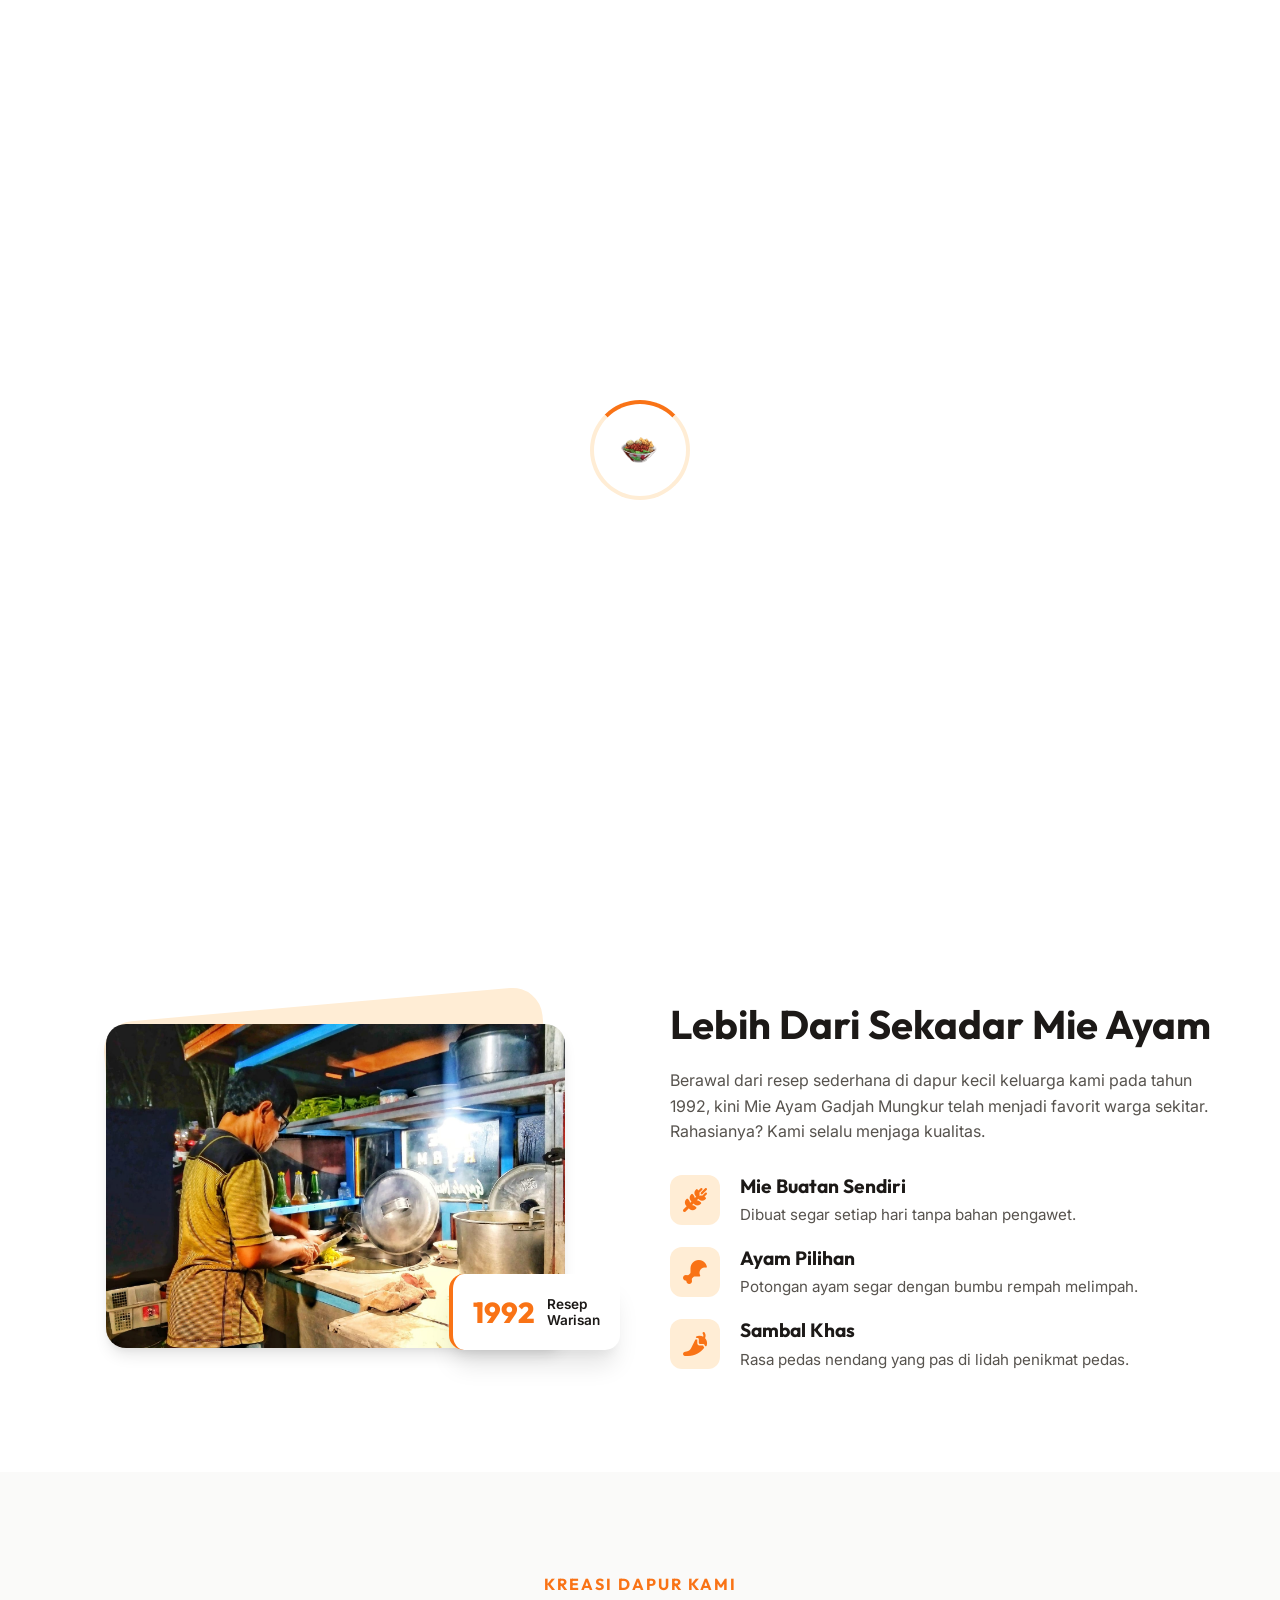
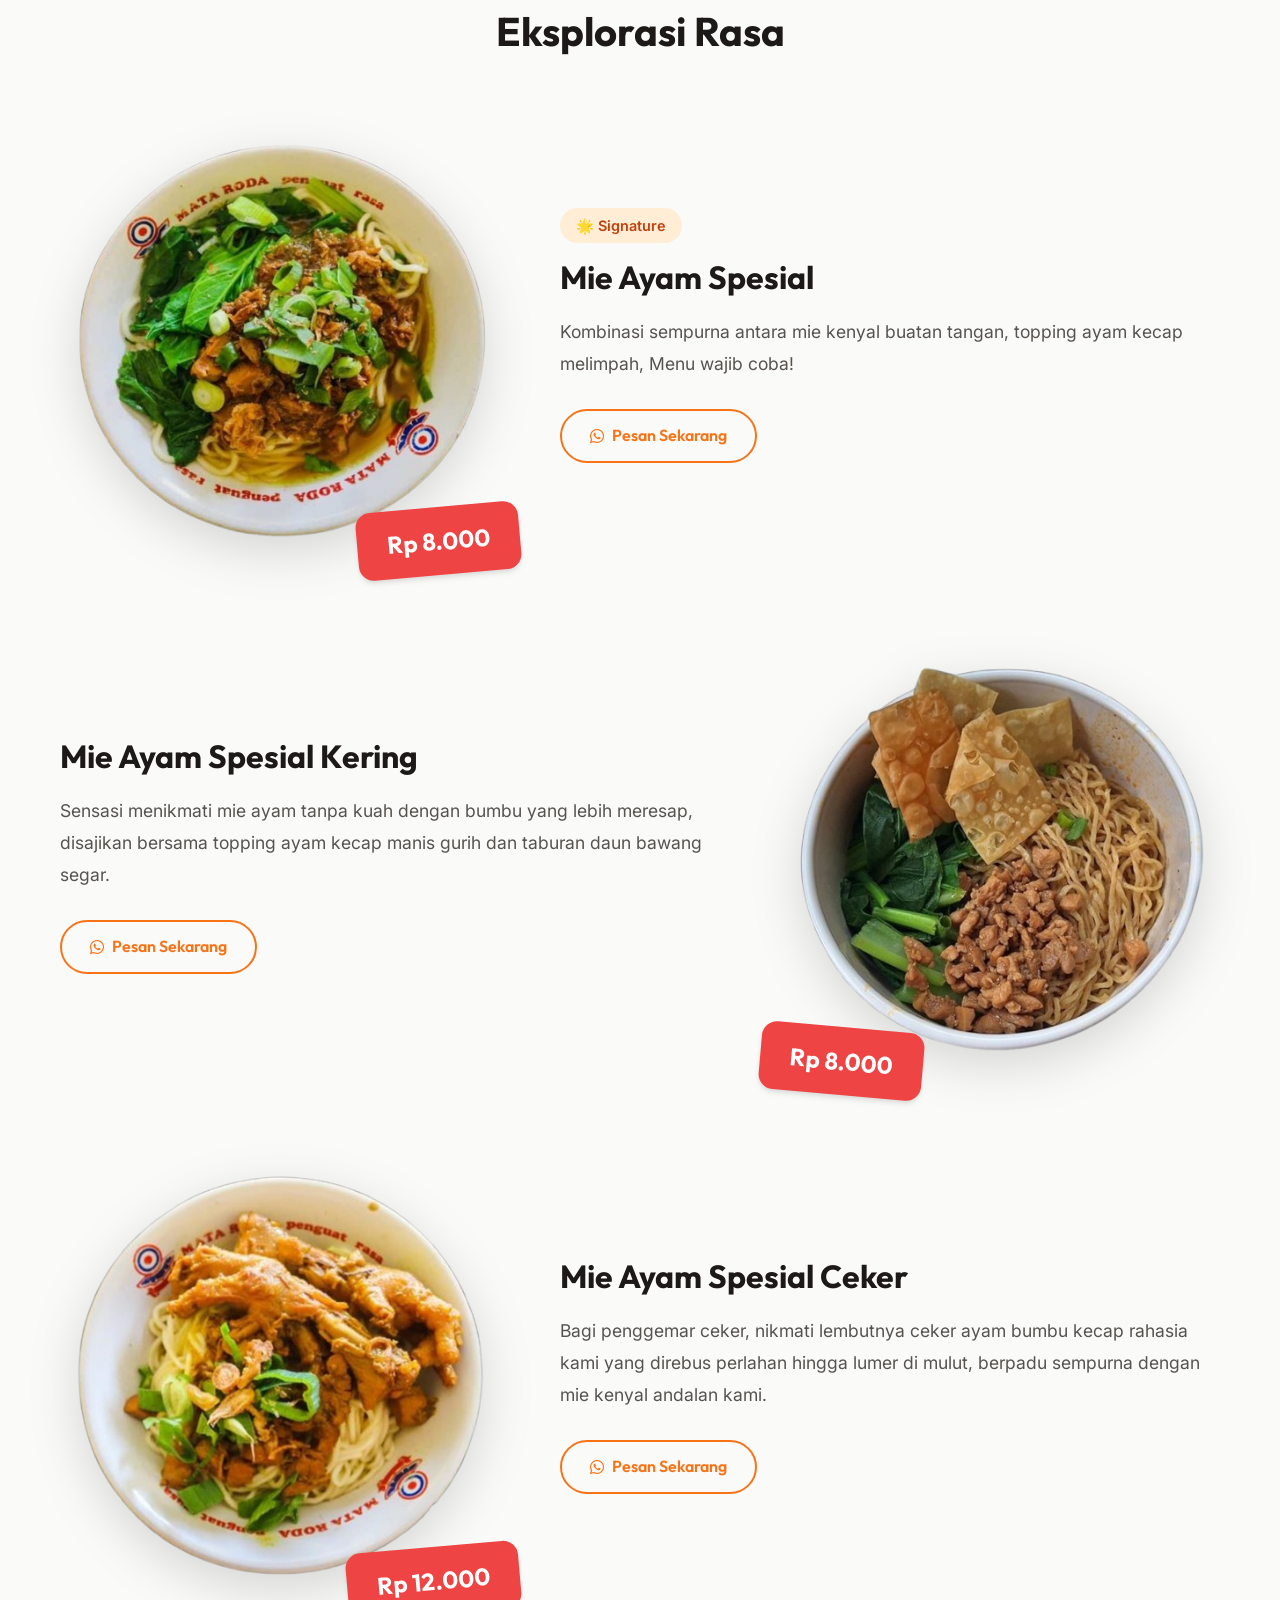
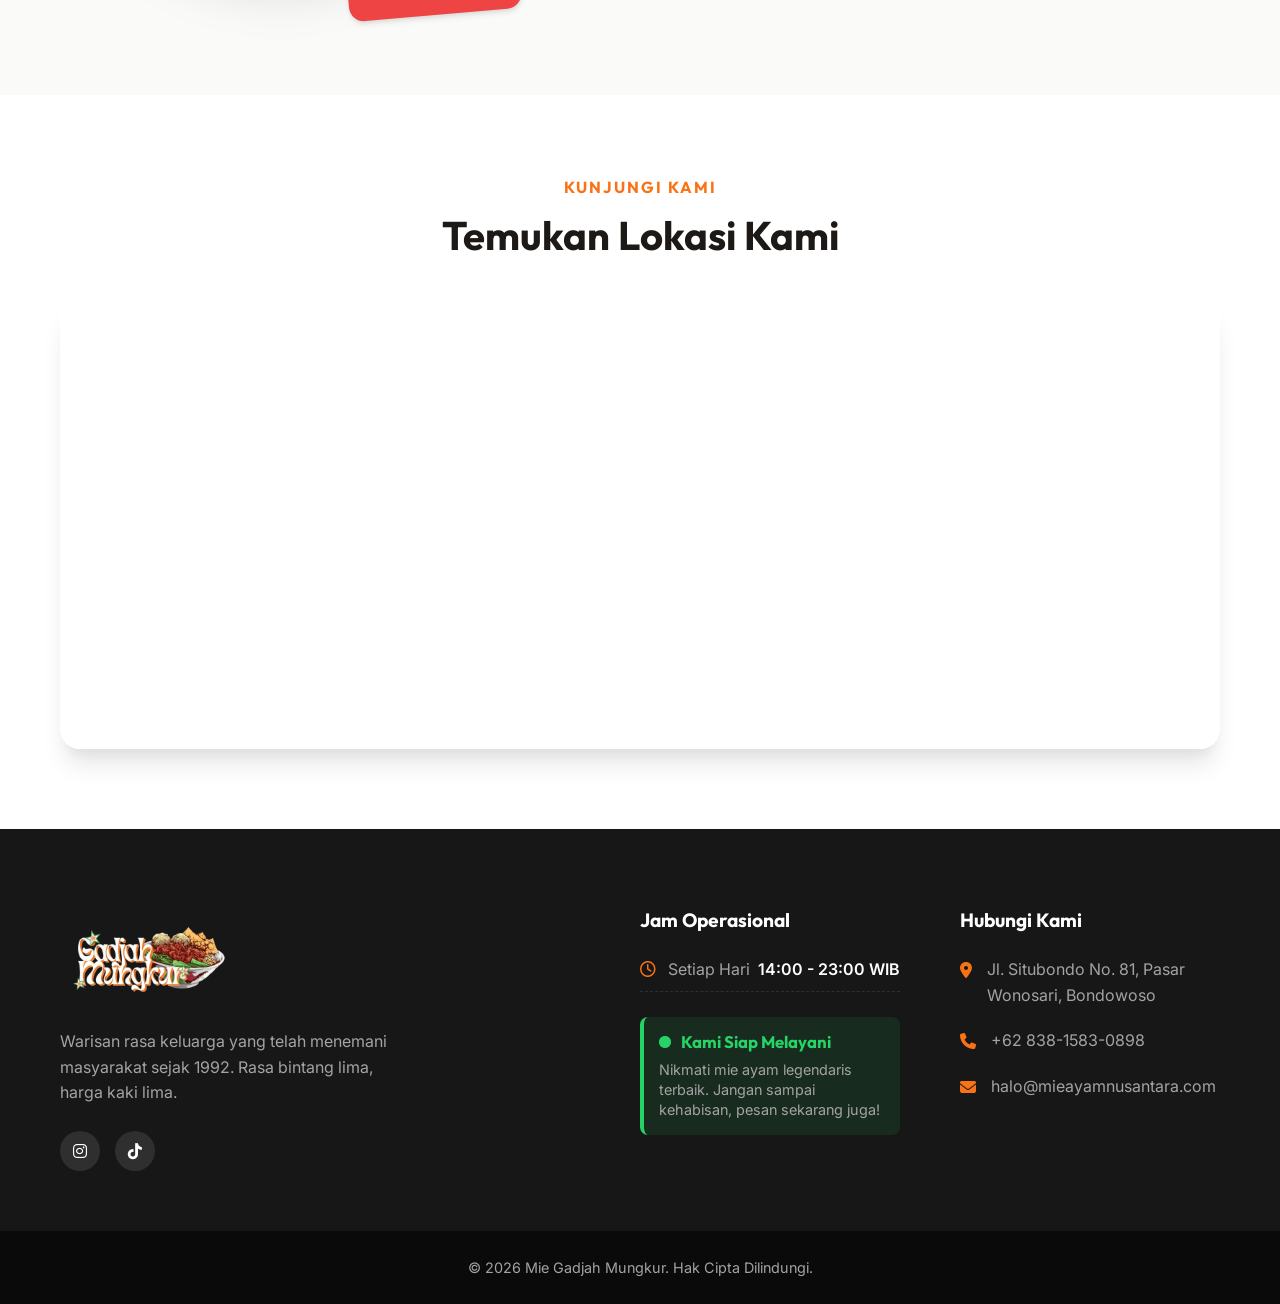
==== index.html @ c9f0602d "loading animation" ====
<!DOCTYPE html>
<html lang="id">

<head>
    <meta charset="UTF-8">
    <meta name="viewport" content="width=device-width, initial-scale=1.0">
    <title>Mie Ayam Nusantara - Rasa Otentik Warisan Keluarga</title>
    <meta name="description"
        content="Sajikan mie ayam legendaris dengan resep asli keluarga. Nikmati sensasi mie kenyal dengan topping ayam gurih melimpah.">
    <!-- Google Fonts -->
    <link rel="preconnect" href="https://fonts.googleapis.com">
    <link rel="preconnect" href="https://fonts.gstatic.com" crossorigin>
    <link
        href="https://fonts.googleapis.com/css2?family=Inter:wght@400;500;600&family=Outfit:wght@400;600;700;800&display=swap"
        rel="stylesheet">
    <!-- Font Awesome -->
    <link rel="stylesheet" href="https://cdnjs.cloudflare.com/ajax/libs/font-awesome/6.4.0/css/all.min.css">
    <!-- Custom CSS -->
    <link rel="stylesheet" href="css/style.css">

    <!-- Favicon -->
    <link rel="icon" href="image/icon1.png" type="image/png">
</head>

<body>

    <!-- Preloader -->
    <div class="preloader">
        <div class="loader">
            <div class="loader-spinner"></div>
            <img src="image/icon1.png" alt="Loading..." class="loader-icon">
        </div>
    </div>

    <!-- Navigation -->
    <nav class="navbar" id="navbar">
        <div class="container nav-container">
            <a href="#" class="logo">
                <img src="image/logo (2).png" alt="Logo Mie Ayam"
                    style="height: 100px; transform: scale(1.8); transform-origin: left center;">
            </a>
            <ul class="nav-links">
                <li><a href="#beranda">Beranda</a></li>
                <li><a href="#tentang">Tentang Kami</a></li>
                <li><a href="#menu">Menu</a></li>
                <li><a href="#lokasi">Lokasi</a></li>
            </ul>
            <a href="https://wa.me/6283815830898" target="_blank" class="btn btn-primary nav-btn">Pesan Sekarang</a>
            <div class="hamburger">
                <i class="fa-solid fa-bars"></i>
            </div>
        </div>
    </nav>

    <!-- Hero Section -->
    <header class="hero" id="beranda">
        <div class="container hero-container">
            <div class="hero-content">
                <div class="badge-wrapper">
                </div>
                <h1 class="hero-title">Mie Ayam<br><span class="text-primary">Legendaris</span>,<br>Rasa Otentik.</h1>
                <p class="hero-desc">Bukan sekadar mangkuk biasa. Ini adalah simfoni rasa dari resep rahasia keluarga
                    yang tak lekang oleh waktu. Buktikan sendiri kenyalnya!</p>
                <div class="hero-buttons">
                    <a href="#menu" class="btn btn-primary btn-lg">Lihat Menu <i
                            class="fa-solid fa-arrow-right"></i></a>
                    <button id="btnIkutiKami" class="btn btn-outline btn-lg" style="gap: 10px;">
                        Ikuti Kami <i class="fa-solid fa-share-nodes"></i>
                    </button>
                </div>
            </div>
            <div class="hero-image-wrapper">
                <div class="hero-backdrop"></div>
                <!-- Menggunakan gambar ilustrasi flat -->
                <img src="image/Tampilan.png" alt="Ilustrasi Flat Mie Ayam" class="hero-main-img illustration"
                    style="filter: drop-shadow(0 20px 30px rgba(0,0,0,0.5));">

                <!-- Elemen dekoratif mengambang -->
                <div class="floating-element float-1"><i class="fa-solid fa-pepper-hot"></i></div>
                <div class="floating-element float-2"><i class="fa-solid fa-leaf"></i></div>
                <div class="floating-element float-3"><i class="fa-solid fa-fire-flame-curved"></i></div>

                <!-- Rotating text badge (SVG) -->
                <div class="rotating-badge">
                    <svg viewBox="0 0 100 100" width="140" height="140">
                        <defs>
                            <path id="circle" d="M 50, 50 m -37, 0 a 37,37 0 1,1 74,0 a 37,37 0 1,1 -74,0" />
                        </defs>
                        <text font-size="11" font-weight="bold" fill="var(--text-dark)" letter-spacing="2">
                            <textPath href="#circle">
                                100% HALAL TANPA PENGAWET
                            </textPath>
                        </text>
                    </svg>
                    <div class="badge-center-icon"><i class="fa-solid fa-utensils"></i></div>
                </div>
            </div>
        </div>
    </header>

    <!-- About Section -->
    <section class="about" id="tentang">
        <div class="container about-container">
            <div class="about-image">
                <div class="about-image-backdrop"></div>
                <img src="image/cerita.png" alt="Pembuatan Mie Ayam">
                <div class="experience-badge">
                    <span class="year">1992</span>
                    <span class="text">Resep<br>Warisan</span>
                </div>
            </div>
            <div class="about-content">
                <h2 class="section-title">Lebih Dari Sekadar Mie Ayam</h2>
                <p>Berawal dari resep sederhana di dapur kecil keluarga kami pada tahun 1992, kini Mie Ayam Gadjah
                    Mungkur
                    telah menjadi favorit warga sekitar. Rahasianya? Kami selalu menjaga kualitas.</p>
                <ul class="features-list">
                    <li>
                        <div class="feature-icon"><i class="fa-solid fa-wheat-awn"></i></div>
                        <div>
                            <h3>Mie Buatan Sendiri</h3>
                            <p>Dibuat segar setiap hari tanpa bahan pengawet.</p>
                        </div>
                    </li>
                    <li>
                        <div class="feature-icon"><i class="fa-solid fa-drumstick-bite"></i></div>
                        <div>
                            <h3>Ayam Pilihan</h3>
                            <p>Potongan ayam segar dengan bumbu rempah melimpah.</p>
                        </div>
                    </li>
                    <li>
                        <div class="feature-icon"><i class="fa-solid fa-pepper-hot"></i></div>
                        <div>
                            <h3>Sambal Khas</h3>
                            <p>Rasa pedas nendang yang pas di lidah penikmat pedas.</p>
                        </div>
                    </li>
                </ul>
            </div>
        </div>
    </section>

    <!-- Menu Section -->
    <section class="menu" id="menu">
        <div class="container">
            <div class="section-header text-center">
                <span class="subtitle">Kreasi Dapur Kami</span>
                <h2 class="section-title">Eksplorasi Rasa</h2>
            </div>

            <div class="menu-zigzag">
                <!-- Item 1 -->
                <div class="zigzag-item">
                    <div class="zigzag-img">
                        <img src="image/Mie_spesial-removebg-preview.png" alt="Mie Ayam Spesial">
                        <div class="price-tag">Rp 8.000</div>
                    </div>
                    <div class="zigzag-content">
                        <span class="menu-badge-new">🌟 Signature</span>
                        <h3>Mie Ayam Spesial</h3>
                        <p>Kombinasi sempurna antara mie kenyal buatan tangan, topping ayam kecap melimpah,
                            Menu wajib coba!</p>
                        <a href="https://wa.me/6283815830898?text=Halo%20Mie%20Ayam%20Gadjah%20Mungkur,%20saya%20ingin%20memesan%20Mie%20Ayam%20Spesial"
                            target="_blank" class="btn btn-outline"><i class="fa-brands fa-whatsapp"></i> Pesan
                            Sekarang</a>
                    </div>
                </div>

                <!-- Item 2 (Reversed) -->
                <div class="zigzag-item reversed">
                    <div class="zigzag-img">
                        <img src="image/mie_Kering-removebg-preview.png" alt="Mie Ayam Spesial Kering">
                        <div class="price-tag">Rp 8.000</div>
                    </div>
                    <div class="zigzag-content">
                        <h3>Mie Ayam Spesial Kering</h3>
                        <p>Sensasi menikmati mie ayam tanpa kuah dengan bumbu yang lebih meresap, disajikan bersama
                            topping ayam kecap manis gurih dan taburan daun bawang segar.</p>
                        <a href="https://wa.me/6283815830898?text=Halo%20Mie%20Ayam%20Gadjah%20Mungkur,%20saya%20ingin%20memesan%20Mie%20Ayam%20Spesial%20Kering"
                            target="_blank" class="btn btn-outline"><i class="fa-brands fa-whatsapp"></i> Pesan
                            Sekarang</a>
                    </div>
                </div>

                <!-- Item 3 -->
                <div class="zigzag-item">
                    <div class="zigzag-img">
                        <img src="image/Mie_Ceker-removebg-preview.png" alt="Mie Ayam Spesial Ceker">
                        <div class="price-tag">Rp 12.000</div>
                    </div>
                    <div class="zigzag-content">
                        <h3>Mie Ayam Spesial Ceker</h3>
                        <p>Bagi penggemar ceker, nikmati lembutnya ceker ayam bumbu kecap rahasia kami yang direbus
                            perlahan hingga lumer di mulut, berpadu sempurna dengan mie kenyal andalan kami.</p>
                        <a href="https://wa.me/6283815830898?text=Halo%20Mie%20Ayam%20Gadjah%20Mungkur,%20saya%20ingin%20memesan%20Mie%20Ayam%20Spesial%20Ceker"
                            target="_blank" class="btn btn-outline"><i class="fa-brands fa-whatsapp"></i> Pesan
                            Sekarang</a>
                    </div>
                </div>
            </div>
        </div>
    </section>

    <!-- Map Section -->
    <section class="location-map" id="lokasi">
        <div class="container">
            <div class="section-header text-center" style="margin-bottom: 40px;">
                <span class="subtitle">Kunjungi Kami</span>
                <h2 class="section-title">Temukan Lokasi Kami</h2>
            </div>
            <div class="map-wrapper">
                <iframe
                    src="https://www.google.com/maps/embed?pb=!1m14!1m12!1m3!1d247.00556629124327!2d113.8945406761022!3d-7.885750730368472!2m3!1f0!2f0!3f0!3m2!1i1024!2i768!4f13.1!5e0!3m2!1sen!2sid!4v1777468616399!5m2!1sen!2sid"
                    width="100%" height="450" style="border:0;" allowfullscreen="" loading="lazy"
                    referrerpolicy="no-referrer-when-downgrade"></iframe>
            </div>
        </div>
    </section>

    <!-- Footer -->
    <footer class="footer">
        <div class="container footer-container">
            <div class="footer-col">
                <a href="#" class="logo footer-logo">
                    <img src="image/logo (2).png" alt="Logo Mie Ayam"
                        style="height: 100px; transform: scale(1.8); transform-origin: left center;">
                </a>
                <p>Warisan rasa keluarga yang telah menemani masyarakat sejak 1992. Rasa bintang lima, harga kaki lima.
                </p>
                <div class="social-links">
                    <a href="#"><i class="fa-brands fa-instagram"></i></a>
                    <a href="#"><i class="fa-brands fa-tiktok"></i></a>
                </div>
            </div>

            <div class="footer-col">
                <h3>Jam Operasional</h3>
                <div class="operational-hours">
                    <ul class="info-list">
                        <li>
                            <span><i class="fa-regular fa-clock" style="color: var(--primary); margin-right: 8px;"></i>
                                Setiap Hari</span>
                            <span style="font-weight: 600; color: var(--bg-white);">14:00 - 23:00 WIB</span>
                        </li>
                    </ul>
                    <div class="open-status">
                        <h4>
                            <span class="ping-indicator">
                                <span class="ping-circle"></span>
                                <span class="ping-dot"></span>
                            </span>
                            Kami Siap Melayani
                        </h4>
                        <p>Nikmati mie ayam legendaris terbaik. Jangan sampai kehabisan, pesan sekarang juga!</p>
                    </div>
                </div>
            </div>

            <div class="footer-col">
                <h3>Hubungi Kami</h3>
                <ul class="contact-info">
                    <li><i class="fa-solid fa-location-dot"></i> Jl. Situbondo No. 81, Pasar Wonosari, Bondowoso</li>
                    <li><i class="fa-solid fa-phone"></i> +62 838-1583-0898</li>
                    <li><i class="fa-solid fa-envelope"></i> halo@mieayamnusantara.com</li>
                </ul>
            </div>
        </div>

        <div class="footer-bottom">
            <p>&copy; 2026 Mie Gadjah Mungkur. Hak Cipta Dilindungi.</p>
        </div>
    </footer>

    <!-- Social Media Modal -->
    <div id="socialModal" class="social-modal-overlay">
        <div class="social-modal-content text-center">
            <span class="close-social-modal">&times;</span>
            <h3 style="margin-bottom: 25px; font-family: var(--font-heading); font-size: 1.5rem;">Temukan Kami di Sosial Media</h3>
            <div class="social-modal-links">
                <a href="#" class="social-btn instagram"><i class="fa-brands fa-instagram"></i> Instagram</a>
                <a href="#" class="social-btn tiktok"><i class="fa-brands fa-tiktok"></i> TikTok</a>
            </div>
        </div>
    </div>

    <!-- Floating WhatsApp -->
    <a href="https://wa.me/6283815830898" target="_blank" class="floating-wa" aria-label="Chat WhatsApp">
        <i class="fa-brands fa-whatsapp"></i>
    </a>

    <script src="js/script.js"></script>
</body>

</html>
---- css/style.css ----
/* =========================================
   CSS VARIABLES & BASE STYLES
   ========================================= */
:root {
    /* Colors */
    --primary: #F97316;
    /* Warm Orange */
    --primary-dark: #C2410C;
    --primary-light: #FFEDD5;
    --secondary: #F59E0B;
    /* Golden Yellow */
    --accent: #EF4444;
    /* Chili Red */

    --bg-light: #FAFAF9;
    /* Off-white */
    --bg-white: #FFFFFF;

    --text-dark: #1C1917;
    --text-muted: #57534E;
    --text-light: #F5F5F4;

    /* Typography */
    --font-heading: 'Outfit', sans-serif;
    --font-body: 'Inter', sans-serif;

    /* Transitions */
    --transition: all 0.3s ease;

    /* Shadows */
    --shadow-sm: 0 1px 2px 0 rgba(0, 0, 0, 0.05);
    --shadow-md: 0 4px 6px -1px rgba(0, 0, 0, 0.1), 0 2px 4px -1px rgba(0, 0, 0, 0.06);
    --shadow-lg: 0 10px 15px -3px rgba(0, 0, 0, 0.1), 0 4px 6px -2px rgba(0, 0, 0, 0.05);
    --shadow-xl: 0 20px 25px -5px rgba(0, 0, 0, 0.1), 0 10px 10px -5px rgba(0, 0, 0, 0.04);
}

* {
    margin: 0;
    padding: 0;
    box-sizing: border-box;
}

html {
    scroll-behavior: smooth;
    scroll-padding-top: 80px;
}

body {
    font-family: var(--font-body);
    background-color: var(--bg-light);
    color: var(--text-dark);
    line-height: 1.6;
    overflow-x: hidden;
}

/* =========================================
   PRELOADER
   ========================================= */
.preloader {
    position: fixed;
    top: 0;
    left: 0;
    width: 100%;
    height: 100%;
    background-color: var(--bg-white);
    z-index: 9999;
    display: flex;
    justify-content: center;
    align-items: center;
    transition: opacity 0.5s ease, visibility 0.5s ease;
}

.preloader.fade-out {
    opacity: 0;
    visibility: hidden;
}

.loader {
    position: relative;
    width: 100px;
    height: 100px;
    display: flex;
    justify-content: center;
    align-items: center;
}

.loader-spinner {
    position: absolute;
    width: 100%;
    height: 100%;
    border: 4px solid var(--primary-light);
    border-top-color: var(--primary);
    border-radius: 50%;
    animation: spin 1s linear infinite;
}

.loader-icon {
    width: 50px;
    height: 50px;
    object-fit: contain;
    animation: pulse 1.5s ease-in-out infinite;
}

@keyframes spin {
    0% { transform: rotate(0deg); }
    100% { transform: rotate(360deg); }
}

@keyframes pulse {
    0% { transform: scale(0.85); opacity: 0.7; }
    50% { transform: scale(1.15); opacity: 1; }
    100% { transform: scale(0.85); opacity: 0.7; }
}

h1,
h2,
h3,
h4,
h5,
h6 {
    font-family: var(--font-heading);
    line-height: 1.2;
    color: var(--text-dark);
}

a {
    text-decoration: none;
    color: inherit;
    transition: var(--transition);
}

ul {
    list-style: none;
}

img {
    max-width: 100%;
    height: auto;
    display: block;
}

.container {
    width: 100%;
    max-width: 1200px;
    margin: 0 auto;
    padding: 0 20px;
}

.text-center {
    text-align: center;
}

/* =========================================
   BUTTONS
   ========================================= */
.btn {
    display: inline-flex;
    align-items: center;
    justify-content: center;
    padding: 12px 28px;
    font-family: var(--font-heading);
    font-weight: 600;
    border-radius: 50px;
    cursor: pointer;
    transition: var(--transition);
    border: 2px solid transparent;
    gap: 8px;
}

.btn-primary {
    background-color: var(--primary);
    color: var(--bg-white);
    box-shadow: 0 4px 14px rgba(249, 115, 22, 0.3);
}

.btn-primary:hover {
    background-color: var(--primary-dark);
    transform: translateY(-2px);
    box-shadow: 0 6px 20px rgba(249, 115, 22, 0.4);
}

.btn-outline {
    background-color: transparent;
    color: var(--primary);
    border-color: var(--primary);
}

.btn-outline:hover {
    background-color: var(--primary-light);
    transform: translateY(-2px);
}

.btn-outline-white {
    background-color: transparent;
    color: var(--bg-white);
    border-color: var(--bg-white);
}

.btn-outline-white:hover {
    background-color: rgba(255, 255, 255, 0.1);
    transform: translateY(-2px);
}

.btn-whatsapp {
    background-color: #25D366;
    color: white;
}

.btn-whatsapp:hover {
    background-color: #1EBE5A;
    transform: translateY(-2px);
}

.btn-sm {
    padding: 8px 20px;
    font-size: 0.9rem;
}

/* =========================================
   NAVIGATION
   ========================================= */
.navbar {
    position: fixed;
    top: 0;
    left: 0;
    width: 100%;
    padding: 20px 0;
    z-index: 1000;
    transition: var(--transition);
    background-color: transparent;
}

.navbar.scrolled {
    background-color: rgba(255, 255, 255, 0.95);
    backdrop-filter: blur(10px);
    padding: 15px 0;
    box-shadow: var(--shadow-sm);
}

.nav-container {
    display: flex;
    justify-content: space-between;
    align-items: center;
}

.logo {
    display: flex;
    align-items: center;
    gap: 10px;
    font-family: var(--font-heading);
    font-size: 1.5rem;
    font-weight: 800;
    color: var(--primary);
}

.logo i {
    font-size: 1.8rem;
    color: var(--accent);
}

.nav-links {
    display: flex;
    gap: 30px;
}

.nav-links a {
    font-weight: 500;
    color: var(--text-dark);
    position: relative;
}

.nav-links a::after {
    content: '';
    position: absolute;
    bottom: -5px;
    left: 0;
    width: 0;
    height: 2px;
    background-color: var(--primary);
    transition: var(--transition);
}

.nav-links a:hover::after,
.nav-links a.active::after {
    width: 100%;
}

.nav-links a:hover,
.nav-links a.active {
    color: var(--primary);
}

.hamburger {
    display: none;
    font-size: 1.5rem;
    cursor: pointer;
    color: var(--text-dark);
}

/* =========================================
   HERO SECTION
   ========================================= */
.hero {
    padding: 150px 0 100px;
    min-height: 100vh;
    display: flex;
    align-items: center;
    position: relative;
    overflow: hidden;
}

/* Background Blob */
.hero::before {
    content: '';
    position: absolute;
    top: -100px;
    right: -100px;
    width: 600px;
    height: 600px;
    background: var(--primary-light);
    border-radius: 50%;
    filter: blur(80px);
    z-index: -1;
    opacity: 0.6;
}

.hero-container {
    display: grid;
    grid-template-columns: 1fr 1fr;
    gap: 50px;
    align-items: center;
}

.badge-wrapper {
    display: inline-block;
    position: relative;
    margin-bottom: 20px;
}

.hero-title {
    font-size: 4.5rem;
    /* Larger */
    margin-bottom: 20px;
    line-height: 1.1;
    letter-spacing: -1px;
}

.text-primary {
    color: var(--primary);
    position: relative;
    display: inline-block;
}

.text-primary::after {
    content: '';
    position: absolute;
    bottom: 5px;
    left: 0;
    width: 100%;
    height: 15px;
    background-color: var(--primary-light);
    z-index: -1;
    transform: skew(-10deg);
}

.hero-desc {
    font-size: 1.15rem;
    color: var(--text-muted);
    margin-bottom: 40px;
    max-width: 480px;
    line-height: 1.8;
}

.hero-buttons {
    display: flex;
    flex-direction: row;
    flex-wrap: wrap;
    gap: 20px;
    align-items: center;
}

.btn-lg {
    padding: 16px 36px;
    font-size: 1.1rem;
    border-radius: 50px;
}

.hero-image-wrapper {
    position: relative;
    width: 100%;
    height: 600px;
    display: flex;
    align-items: center;
    justify-content: center;
}

.hero-backdrop {
    position: absolute;
    width: 450px;
    height: 450px;
    background-color: var(--primary-light);
    border-radius: 30% 70% 70% 30% / 30% 30% 70% 70%;
    z-index: -1;
    animation: blobShape 8s ease-in-out infinite alternate;
}

@keyframes blobShape {
    0% {
        border-radius: 30% 70% 70% 30% / 30% 30% 70% 70%;
    }

    50% {
        border-radius: 50% 50% 30% 70% / 60% 40% 60% 40%;
    }

    100% {
        border-radius: 70% 30% 50% 50% / 30% 70% 30% 70%;
    }
}

.hero-main-img {
    width: 80%;
    max-width: 380px;
    border-radius: 50%;
    box-shadow: 0 30px 60px rgba(0, 0, 0, 0.15);
    z-index: 2;
    animation: float-slow 6s ease-in-out infinite;
    margin: 0 auto;
}

.hero-main-img.illustration {
    border-radius: 50%;
    box-shadow: none;
    max-width: 500px;
    width: 95%;
    filter: drop-shadow(0 20px 30px rgba(0, 0, 0, 0.15));
}

.floating-element {
    position: absolute;
    font-size: 2.5rem;
    color: var(--accent);
    z-index: 3;
    filter: drop-shadow(0 10px 10px rgba(0, 0, 0, 0.1));
}

.float-1 {
    top: 10%;
    right: 10%;
    animation: float 4s ease-in-out infinite;
}

.float-2 {
    bottom: 20%;
    left: 0;
    font-size: 3rem;
    color: #10B981;
    animation: float 5s ease-in-out infinite 1s;
}

.float-3 {
    top: 30%;
    left: 10%;
    font-size: 2rem;
    color: var(--secondary);
    animation: float 3s ease-in-out infinite 0.5s;
}

.rotating-badge {
    position: absolute;
    bottom: 5%;
    right: 5%;
    width: 140px;
    height: 140px;
    background-color: var(--bg-white);
    border-radius: 50%;
    display: flex;
    align-items: center;
    justify-content: center;
    box-shadow: var(--shadow-lg);
    z-index: 4;
}

.rotating-badge svg {
    position: absolute;
    animation: rotate 15s linear infinite;
}

.badge-center-icon {
    font-size: 2rem;
    color: var(--primary);
}

@keyframes rotate {
    100% {
        transform: rotate(360deg);
    }
}

@keyframes float {

    0%,
    100% {
        transform: translateY(0);
    }

    50% {
        transform: translateY(-15px);
    }
}

@keyframes float-slow {

    0%,
    100% {
        transform: translateY(0);
    }

    50% {
        transform: translateY(-20px);
    }
}

/* =========================================
   ABOUT SECTION
   ========================================= */
.about {
    padding: 100px 0;
    background-color: var(--bg-white);
}

.about-container {
    display: grid;
    grid-template-columns: 1fr 1fr;
    gap: 60px;
    align-items: center;
}

.about-image {
    position: relative;
    padding: 20px;
}

.about-image-backdrop {
    position: absolute;
    top: 0;
    left: 10%;
    width: 80%;
    height: 90%;
    background-color: var(--primary-light);
    border-radius: 30px;
    z-index: 0;
    transform: rotate(-5deg);
}

.about-image img {
    position: relative;
    z-index: 1;
    border-radius: 20px;
    box-shadow: var(--shadow-lg);
    max-width: 90%;
    margin: 0 auto;
    display: block;
}

.experience-badge {
    position: absolute;
    bottom: 5%;
    right: -10px;
    background-color: var(--bg-white);
    padding: 15px 20px;
    border-radius: 15px;
    box-shadow: var(--shadow-xl);
    z-index: 2;
    display: flex;
    align-items: center;
    gap: 12px;
    border-left: 4px solid var(--primary);
    animation: float-slow 4s ease-in-out infinite;
}

.experience-badge .year {
    font-family: var(--font-heading);
    font-size: 1.8rem;
    font-weight: 800;
    color: var(--primary);
}

.experience-badge .text {
    font-size: 0.85rem;
    font-weight: 600;
    line-height: 1.2;
    color: var(--text-dark);
}

.section-title {
    font-size: 2.5rem;
    margin-bottom: 20px;
}

.about-content p {
    color: var(--text-muted);
    margin-bottom: 30px;
}

.features-list {
    display: flex;
    flex-direction: column;
    gap: 20px;
}

.features-list li {
    display: flex;
    gap: 20px;
    align-items: flex-start;
}

.feature-icon {
    width: 50px;
    height: 50px;
    background-color: var(--primary-light);
    color: var(--primary);
    border-radius: 12px;
    display: flex;
    align-items: center;
    justify-content: center;
    font-size: 1.5rem;
    flex-shrink: 0;
}

.features-list h3 {
    font-size: 1.2rem;
    margin-bottom: 5px;
}

.features-list p {
    margin-bottom: 0;
    font-size: 0.95rem;
}

/* =========================================
   MENU SECTION
   ========================================= */
.menu {
    padding: 100px 0;
}

.subtitle {
    font-family: var(--font-heading);
    color: var(--primary);
    font-weight: 700;
    text-transform: uppercase;
    letter-spacing: 2px;
    display: block;
    margin-bottom: 10px;
}

.menu .section-header p {
    color: var(--text-muted);
    max-width: 600px;
    margin: 0 auto 50px;
}

.menu-zigzag {
    display: flex;
    flex-direction: column;
    gap: 80px;
    margin-top: 60px;
}

.zigzag-item {
    display: flex;
    align-items: center;
    gap: 60px;
}

.zigzag-item.reversed {
    flex-direction: row-reverse;
}

.zigzag-img {
    flex: 0.8;
    position: relative;
}

.zigzag-img img {
    width: 100%;
    filter: drop-shadow(0 15px 25px rgba(0, 0, 0, 0.15));
    transition: var(--transition);
}

.zigzag-item:hover .zigzag-img img {
    transform: scale(1.05) translateY(-5px);
    filter: drop-shadow(0 25px 35px rgba(0, 0, 0, 0.25));
}

.price-tag {
    position: absolute;
    bottom: -20px;
    right: -20px;
    background-color: var(--accent);
    color: var(--bg-white);
    padding: 15px 30px;
    font-family: var(--font-heading);
    font-size: 1.5rem;
    font-weight: 700;
    border-radius: 15px;
    box-shadow: var(--shadow-md);
    transform: rotate(-5deg);
    z-index: 2;
}

.zigzag-item.reversed .price-tag {
    right: auto;
    left: -20px;
    transform: rotate(5deg);
}

.zigzag-content {
    flex: 1.2;
}

.menu-badge-new {
    display: inline-block;
    padding: 6px 16px;
    background-color: var(--primary-light);
    color: var(--primary-dark);
    border-radius: 50px;
    font-weight: 600;
    font-size: 0.9rem;
    margin-bottom: 15px;
}

.zigzag-content h3 {
    font-size: 2rem;
    margin-bottom: 20px;
}

.zigzag-content p {
    color: var(--text-muted);
    font-size: 1.1rem;
    margin-bottom: 30px;
    line-height: 1.8;
}

/* =========================================
   CALL TO ACTION
   ========================================= */
.cta {
    padding: 50px 0;
}

.cta-box {
    background: linear-gradient(135deg, var(--primary) 0%, var(--accent) 100%);
    border-radius: 30px;
    padding: 60px 40px;
    text-align: center;
    color: var(--bg-white);
    box-shadow: var(--shadow-lg);
    position: relative;
    overflow: hidden;
}

/* Abstract overlay for CTA */
.cta-box::after {
    content: '';
    position: absolute;
    top: -50%;
    left: -10%;
    width: 50%;
    height: 200%;
    background: rgba(255, 255, 255, 0.1);
    transform: rotate(30deg);
}

.cta-content {
    position: relative;
    z-index: 1;
    max-width: 700px;
    margin: 0 auto;
}

.cta-content h2 {
    color: var(--bg-white);
    font-size: 2.5rem;
    margin-bottom: 20px;
}

.cta-content p {
    font-size: 1.1rem;
    margin-bottom: 35px;
    opacity: 0.9;
}

.cta-buttons {
    display: flex;
    justify-content: center;
    gap: 20px;
    flex-wrap: wrap;
}

/* =========================================
   MAP SECTION
   ========================================= */
.location-map {
    padding: 80px 0;
    background-color: var(--bg-white);
}

.map-wrapper {
    border-radius: 20px;
    overflow: hidden;
    box-shadow: var(--shadow-xl);
    line-height: 0;
}

.map-wrapper iframe {
    width: 100%;
    border: none;
}

/* =========================================
   FOOTER
   ========================================= */
.footer {
    background-color: #171717;
    /* Very Dark Gray */
    color: #A3A3A3;
    padding: 80px 0 0;
}

.footer-container {
    display: grid;
    grid-template-columns: 2fr 1fr 1fr;
    gap: 60px;
    margin-bottom: 60px;
}

.footer-logo {
    color: var(--bg-white);
    margin-bottom: 20px;
}

.footer-col p {
    margin-bottom: 25px;
    max-width: 350px;
}

.social-links {
    display: flex;
    gap: 15px;
}

.social-links a {
    width: 40px;
    height: 40px;
    background-color: rgba(255, 255, 255, 0.1);
    color: var(--bg-white);
    display: flex;
    align-items: center;
    justify-content: center;
    border-radius: 50%;
}

.social-links a:hover {
    background-color: var(--primary);
}

.footer-col h3 {
    color: var(--bg-white);
    font-size: 1.2rem;
    margin-bottom: 25px;
}

.info-list li {
    display: flex;
    justify-content: space-between;
    margin-bottom: 12px;
    border-bottom: 1px dashed rgba(255, 255, 255, 0.1);
    padding-bottom: 8px;
}

.closed-day {
    color: var(--accent);
}

.open-status {
    margin-top: 25px;
    padding: 15px;
    background: rgba(37, 211, 102, 0.1);
    border-left: 4px solid #25D366;
    border-radius: 8px;
}

.open-status h4 {
    color: #25D366;
    font-size: 1.05rem;
    margin-bottom: 8px;
    display: flex;
    align-items: center;
    gap: 10px;
}

.open-status p {
    font-size: 0.9rem;
    margin-bottom: 0;
    line-height: 1.4;
    color: #A3A3A3;
}

.ping-indicator {
    position: relative;
    display: flex;
    height: 12px;
    width: 12px;
}

.ping-circle {
    position: absolute;
    display: inline-flex;
    height: 100%;
    width: 100%;
    border-radius: 50%;
    background-color: #25D366;
    opacity: 0.75;
    animation: ping 1.5s cubic-bezier(0, 0, 0.2, 1) infinite;
}

.ping-dot {
    position: relative;
    display: inline-flex;
    border-radius: 50%;
    height: 12px;
    width: 12px;
    background-color: #25D366;
}

@keyframes ping {

    75%,
    100% {
        transform: scale(2.5);
        opacity: 0;
    }
}

.contact-info li {
    display: flex;
    align-items: flex-start;
    gap: 15px;
    margin-bottom: 20px;
}

.contact-info i {
    color: var(--primary);
    margin-top: 5px;
}

.footer-bottom {
    background-color: #0A0A0A;
    padding: 25px 0;
    text-align: center;
    font-size: 0.9rem;
}

/* =========================================
   RESPONSIVE DESIGN
   ========================================= */
@media (max-width: 992px) {

    .hero-container,
    .about-container {
        grid-template-columns: 1fr;
        text-align: center;
    }

    .hero-title {
        font-size: 3.5rem;
    }

    .hero-desc {
        margin: 0 auto 30px;
    }

    .hero-buttons {
        align-items: center;
    }

    .hero-image-wrapper {
        height: 400px;
        margin-top: 40px;
    }

    .hero-backdrop {
        width: 300px;
        height: 300px;
    }

    .about-image {
        grid-row: 2;
    }

    .features-list li {
        text-align: left;
    }

    .footer-container {
        grid-template-columns: 1fr;
        gap: 40px;
    }

    .zigzag-item,
    .zigzag-item.reversed {
        flex-direction: column;
        gap: 40px;
        text-align: center;
    }

    .price-tag {
        bottom: -20px;
        right: 20px;
        transform: rotate(0);
    }

    .zigzag-item.reversed .price-tag {
        left: 20px;
        right: auto;
        transform: rotate(0);
    }
}

@media (max-width: 768px) {
    .nav-btn {
        display: none;
    }

    .hamburger {
        display: block;
    }

    .nav-links {
        position: fixed;
        top: 70px;
        left: -100%;
        width: 100%;
        height: calc(100vh - 70px);
        background-color: var(--bg-white);
        flex-direction: column;
        align-items: center;
        justify-content: center;
        transition: var(--transition);
        gap: 40px;
        font-size: 1.2rem;
    }

    .nav-links.active {
        left: 0;
    }

    .hero-title {
        font-size: 2.8rem;
    }

    .hero-image-wrapper {
        height: 300px;
    }

    .rotating-badge {
        width: 100px;
        height: 100px;
    }

    .rotating-badge svg {
        width: 100px;
        height: 100px;
    }

    .zigzag-content h3 {
        font-size: 1.5rem;
    }
}

/* =========================================
   FLOATING BUTTONS
   ========================================= */
.floating-wa {
    position: fixed;
    bottom: 30px;
    right: 30px;
    width: 60px;
    height: 60px;
    background-color: #25D366;
    color: white;
    border-radius: 50%;
    display: flex;
    align-items: center;
    justify-content: center;
    font-size: 2rem;
    box-shadow: var(--shadow-lg);
    z-index: 1000;
    transition: var(--transition);
}

.floating-wa:hover {
    background-color: #1EBE5A;
    transform: translateY(-5px) scale(1.05);
    color: white;
}

@media (max-width: 768px) {
    .floating-wa {
        bottom: 20px;
        right: 20px;
        width: 50px;
        height: 50px;
        font-size: 1.8rem;
    }
}

/* =========================================
   SOCIAL MODAL
   ========================================= */
.social-modal-overlay {
    position: fixed;
    top: 0;
    left: 0;
    width: 100%;
    height: 100%;
    background-color: rgba(0,0,0,0.5);
    z-index: 10000;
    display: flex;
    justify-content: center;
    align-items: center;
    opacity: 0;
    visibility: hidden;
    transition: var(--transition);
}

.social-modal-overlay.active {
    opacity: 1;
    visibility: visible;
}

.social-modal-content {
    background-color: var(--bg-white);
    padding: 40px;
    border-radius: 20px;
    box-shadow: var(--shadow-xl);
    position: relative;
    transform: translateY(20px);
    transition: var(--transition);
    max-width: 90%;
    width: 400px;
}

.social-modal-overlay.active .social-modal-content {
    transform: translateY(0);
}

.close-social-modal {
    position: absolute;
    top: 15px;
    right: 20px;
    font-size: 1.8rem;
    cursor: pointer;
    color: var(--text-muted);
    transition: var(--transition);
}

.close-social-modal:hover {
    color: var(--accent);
}

.social-modal-links {
    display: flex;
    flex-direction: column;
    gap: 15px;
}

.social-btn {
    display: flex;
    align-items: center;
    justify-content: center;
    gap: 10px;
    padding: 15px;
    border-radius: 12px;
    font-weight: 600;
    font-size: 1.1rem;
    color: white !important;
    transition: var(--transition);
}

.social-btn.instagram {
    background: linear-gradient(45deg, #f09433 0%, #e6683c 25%, #dc2743 50%, #cc2366 75%, #bc1888 100%);
}

.social-btn.tiktok {
    background-color: #000000;
}

.social-btn:hover {
    transform: translateY(-3px);
    box-shadow: 0 5px 15px rgba(0,0,0,0.2);
}
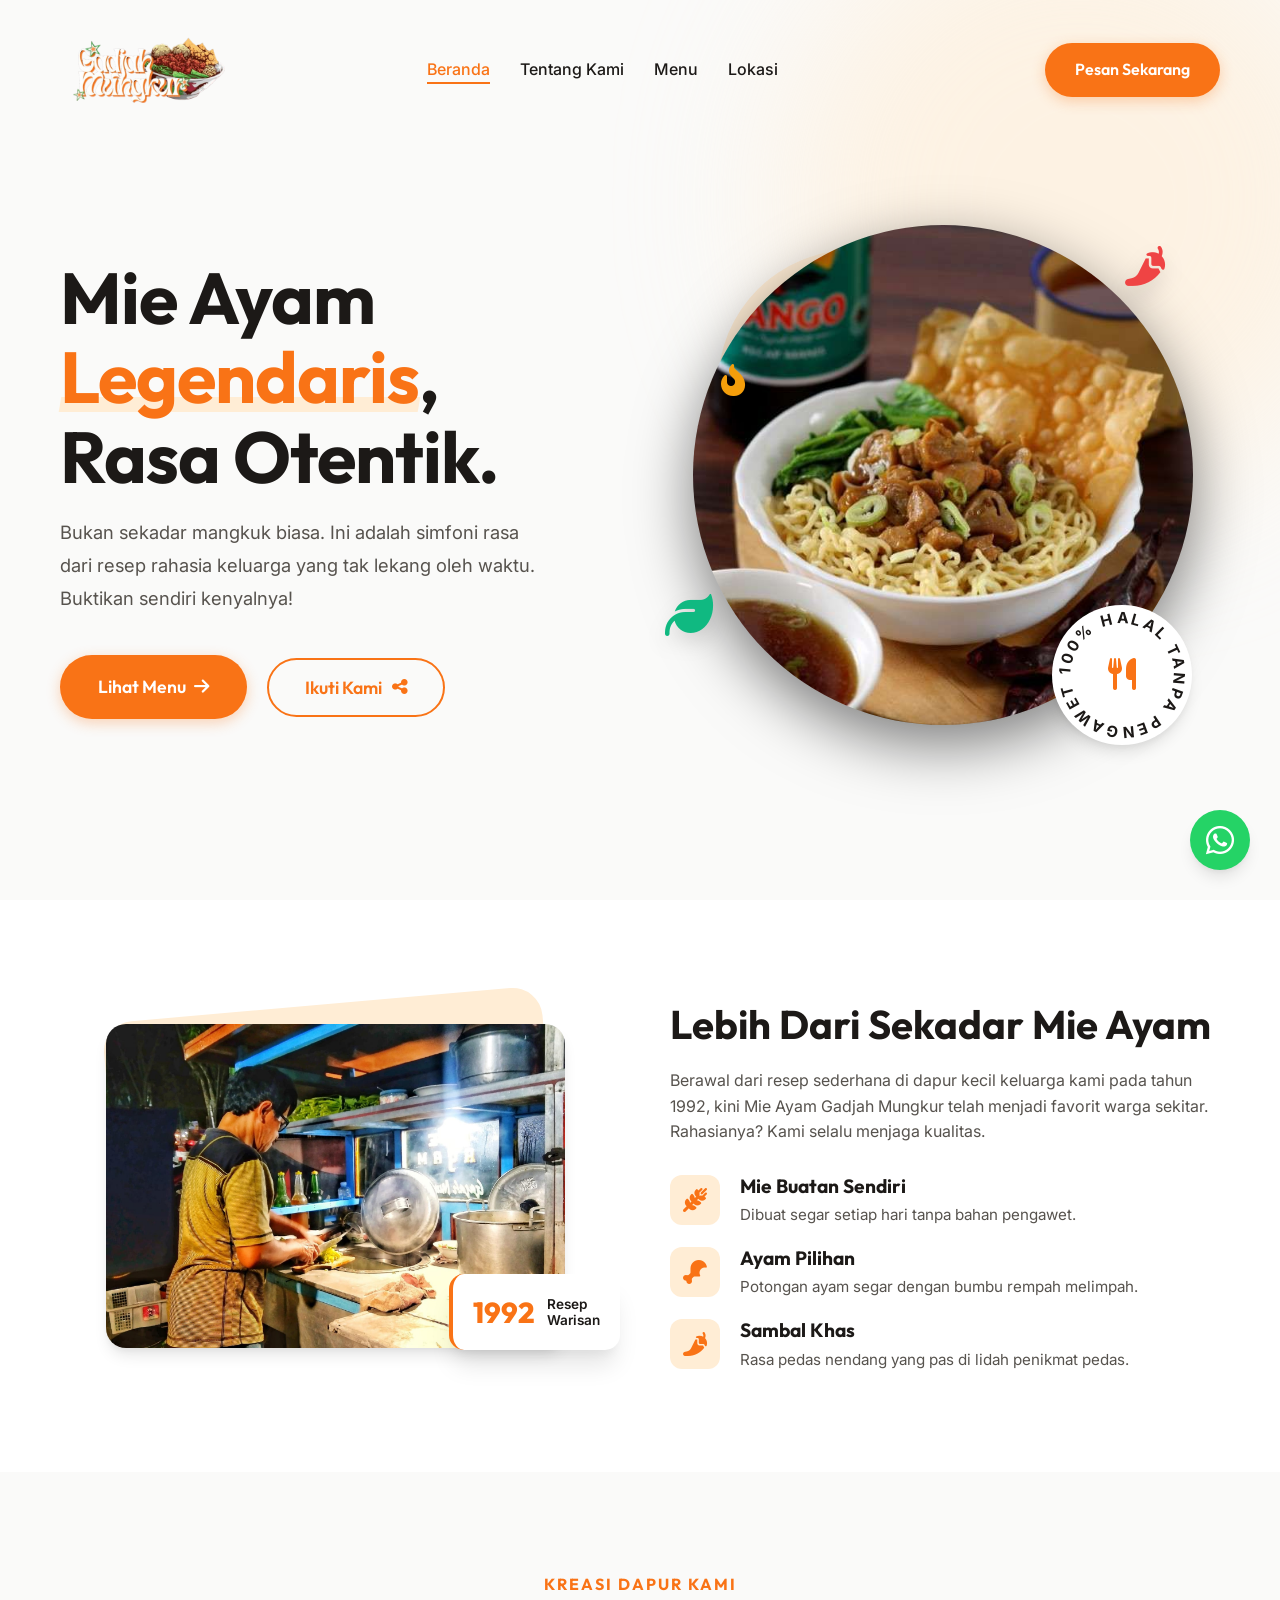
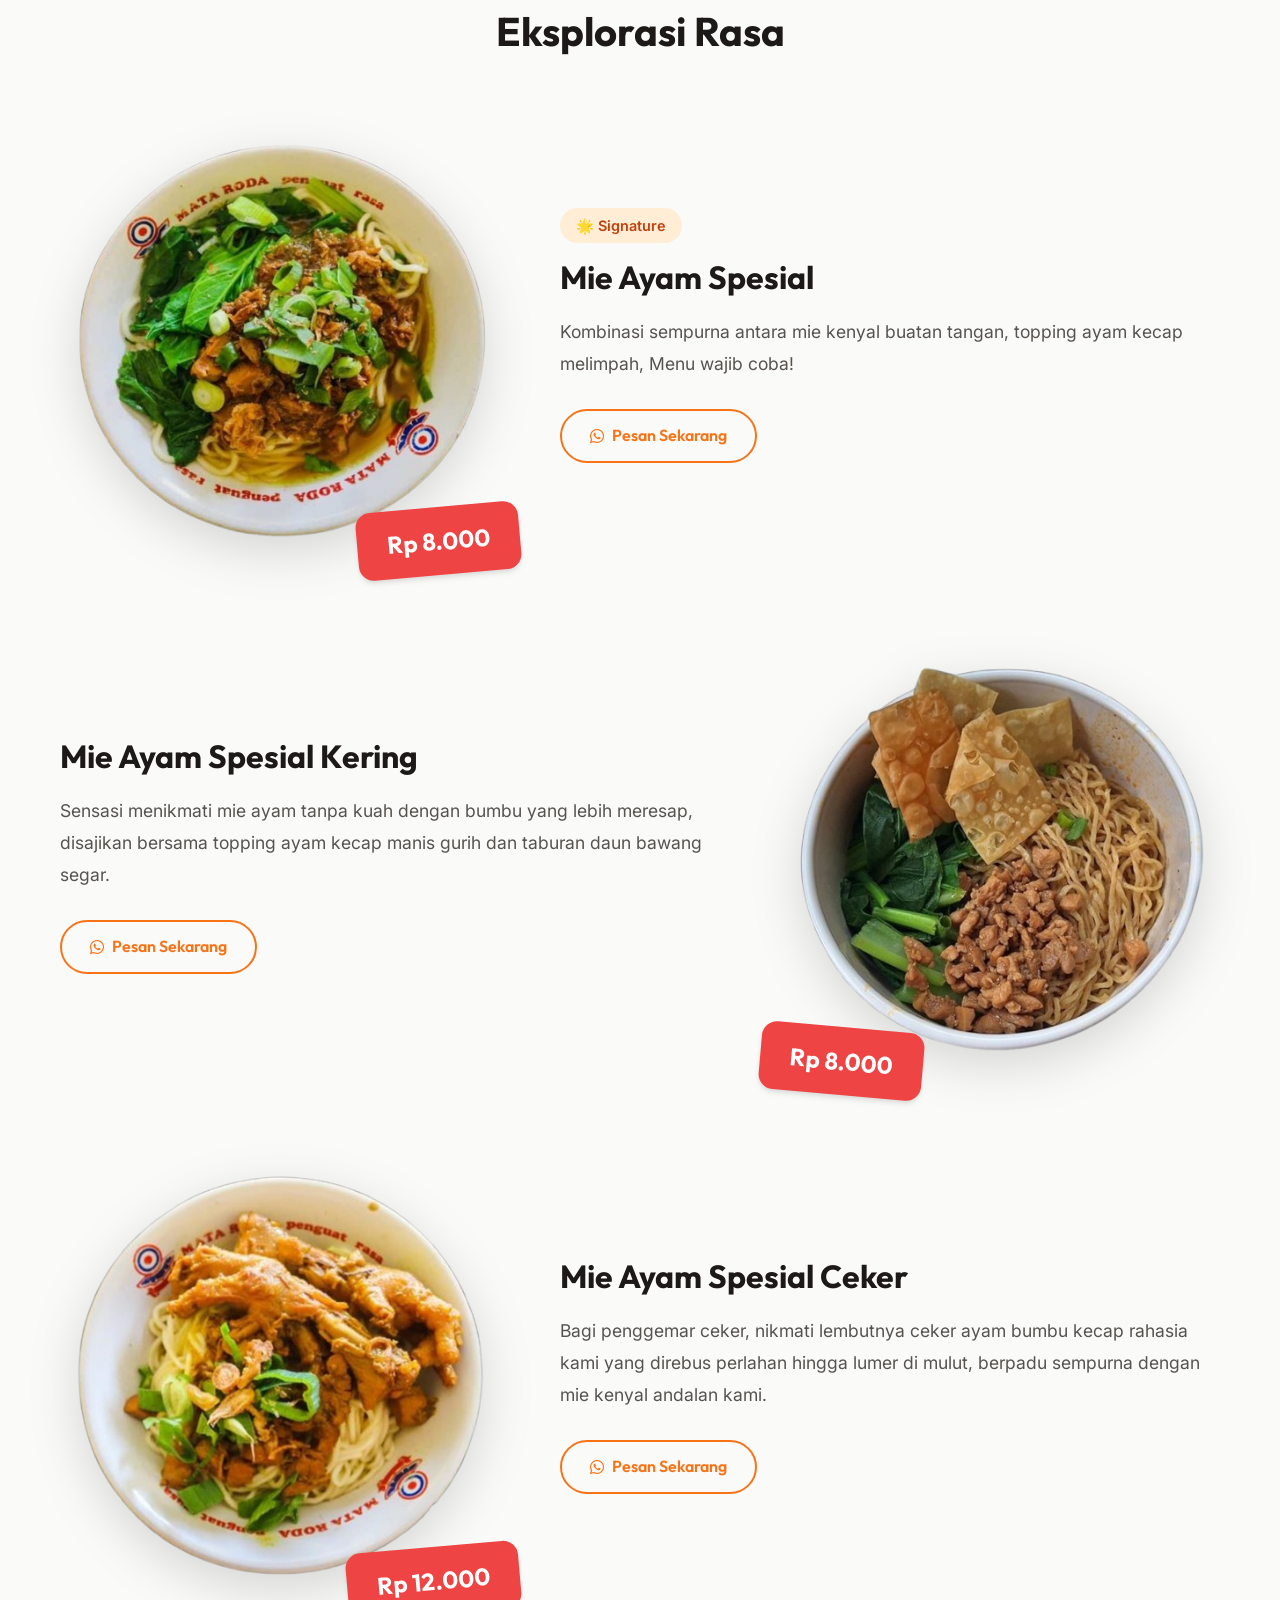
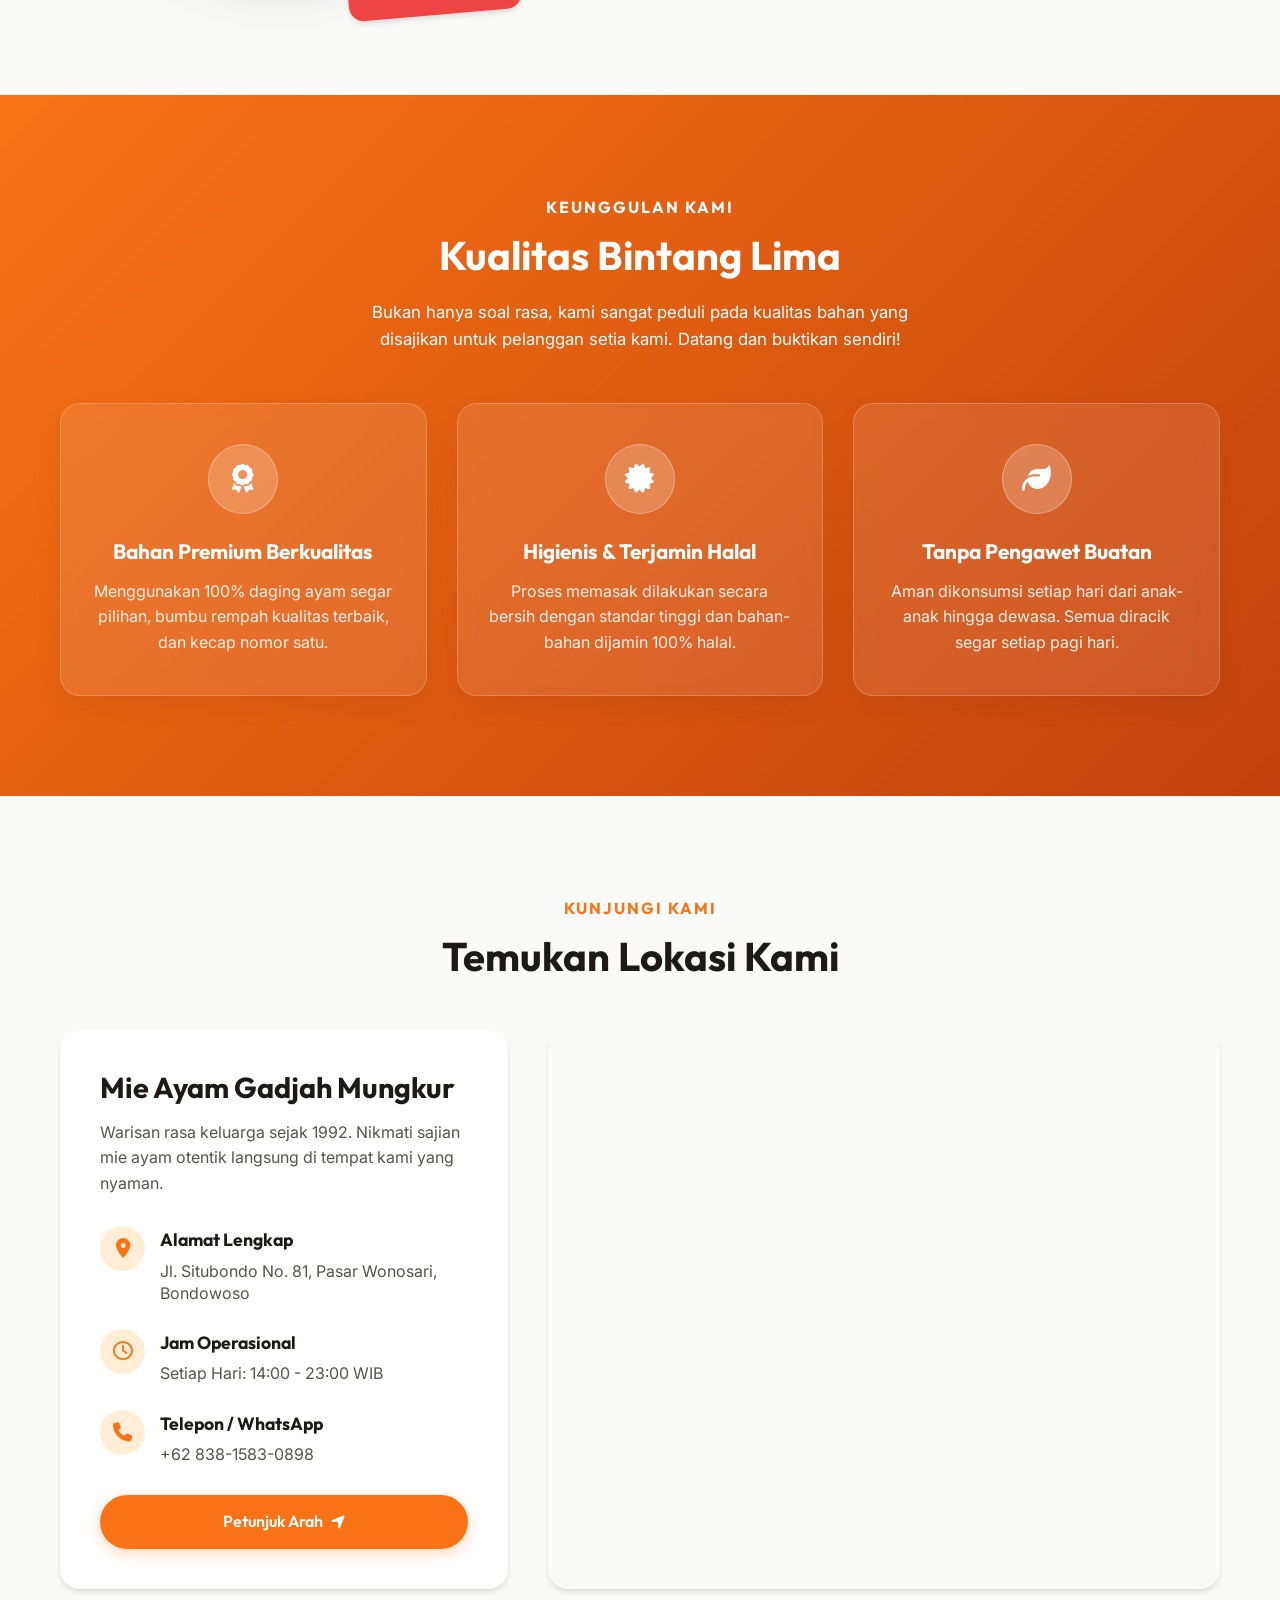
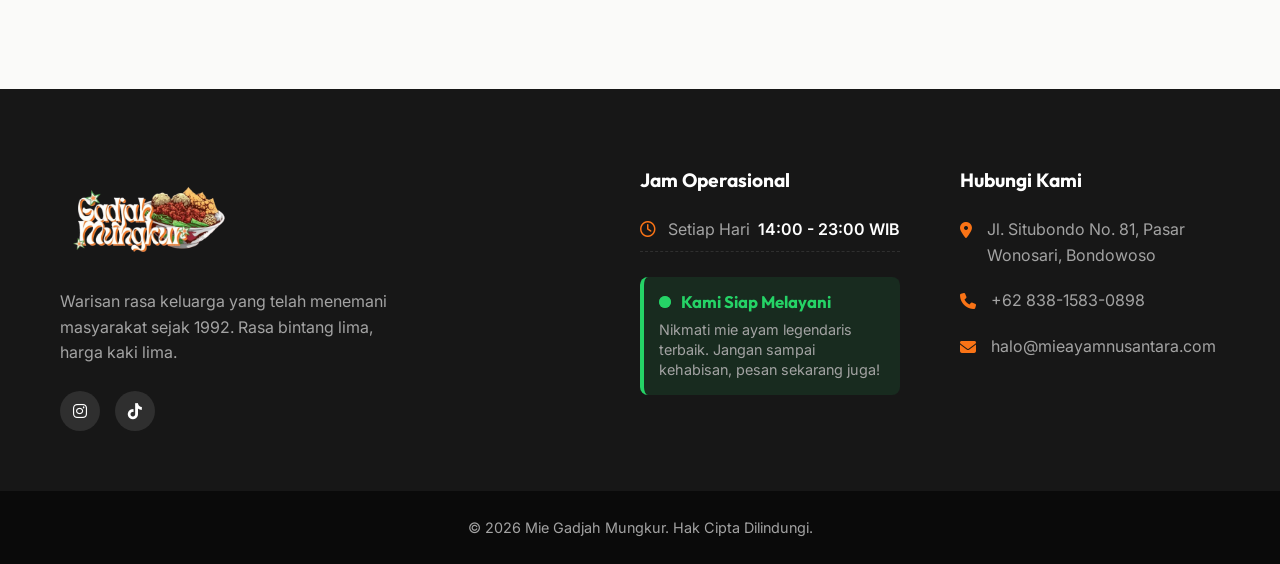
==== commit fe308ec5: "final" ====
--- a/index.html
+++ b/index.html
@@ -202,18 +202,81 @@
         </div>
     </section>
 
-    <!-- Map Section -->
+    <!-- Quality Section -->
+    <section class="quality-section" id="keunggulan">
+        <div class="container">
+            <div class="section-header text-center" style="margin-bottom: 50px;">
+                <span class="subtitle">Keunggulan Kami</span>
+                <h2 class="section-title">Kualitas Bintang Lima</h2>
+                <p class="section-desc" style="font-size: 1.05rem; max-width: 600px; margin: 15px auto 0;">Bukan hanya soal rasa, kami sangat peduli pada kualitas bahan yang disajikan untuk pelanggan setia kami. Datang dan buktikan sendiri!</p>
+            </div>
+            
+            <div class="quality-grid">
+                <div class="q-card">
+                    <div class="q-icon"><i class="fa-solid fa-award"></i></div>
+                    <h4>Bahan Premium Berkualitas</h4>
+                    <p>Menggunakan 100% daging ayam segar pilihan, bumbu rempah kualitas terbaik, dan kecap nomor satu.</p>
+                </div>
+                <div class="q-card">
+                    <div class="q-icon"><i class="fa-solid fa-certificate"></i></div>
+                    <h4>Higienis & Terjamin Halal</h4>
+                    <p>Proses memasak dilakukan secara bersih dengan standar tinggi dan bahan-bahan dijamin 100% halal.</p>
+                </div>
+                <div class="q-card">
+                    <div class="q-icon"><i class="fa-solid fa-leaf"></i></div>
+                    <h4>Tanpa Pengawet Buatan</h4>
+                    <p>Aman dikonsumsi setiap hari dari anak-anak hingga dewasa. Semua diracik segar setiap pagi hari.</p>
+                </div>
+            </div>
+        </div>
+    </section>
+
+    <!-- Location Section -->
     <section class="location-map" id="lokasi">
         <div class="container">
-            <div class="section-header text-center" style="margin-bottom: 40px;">
+            <div class="section-header text-center" style="margin-bottom: 50px;">
                 <span class="subtitle">Kunjungi Kami</span>
                 <h2 class="section-title">Temukan Lokasi Kami</h2>
             </div>
-            <div class="map-wrapper">
-                <iframe
-                    src="https://www.google.com/maps/embed?pb=!1m14!1m12!1m3!1d247.00556629124327!2d113.8945406761022!3d-7.885750730368472!2m3!1f0!2f0!3f0!3m2!1i1024!2i768!4f13.1!5e0!3m2!1sen!2sid!4v1777468616399!5m2!1sen!2sid"
-                    width="100%" height="450" style="border:0;" allowfullscreen="" loading="lazy"
-                    referrerpolicy="no-referrer-when-downgrade"></iframe>
+            
+            <div class="location-grid-new">
+                <div class="location-info-card">
+                    <h3>Mie Ayam Gadjah Mungkur</h3>
+                    <p class="loc-desc">Warisan rasa keluarga sejak 1992. Nikmati sajian mie ayam otentik langsung di tempat kami yang nyaman.</p>
+                    
+                    <ul class="loc-details">
+                        <li>
+                            <div class="loc-icon"><i class="fa-solid fa-location-dot"></i></div>
+                            <div class="loc-text">
+                                <strong>Alamat Lengkap</strong>
+                                <span>Jl. Situbondo No. 81, Pasar Wonosari, Bondowoso</span>
+                            </div>
+                        </li>
+                        <li>
+                            <div class="loc-icon"><i class="fa-regular fa-clock"></i></div>
+                            <div class="loc-text">
+                                <strong>Jam Operasional</strong>
+                                <span>Setiap Hari: 14:00 - 23:00 WIB</span>
+                            </div>
+                        </li>
+                        <li>
+                            <div class="loc-icon"><i class="fa-solid fa-phone"></i></div>
+                            <div class="loc-text">
+                                <strong>Telepon / WhatsApp</strong>
+                                <span>+62 838-1583-0898</span>
+                            </div>
+                        </li>
+                    </ul>
+                    
+                    <a href="https://maps.google.com/?q=-7.885750730368472,113.8945406761022" target="_blank" class="btn btn-primary" style="width: 100%; margin-top: 10px;">Petunjuk Arah <i class="fa-solid fa-location-arrow"></i></a>
+                </div>
+                
+                <div class="map-wrapper">
+                    <iframe
+                        src="https://www.google.com/maps/embed?pb=!1m14!1m12!1m3!1d247.00556629124327!2d113.8945406761022!3d-7.885750730368472!2m3!1f0!2f0!3f0!3m2!1i1024!2i768!4f13.1!5e0!3m2!1sen!2sid!4v1777468616399!5m2!1sen!2sid"
+                        width="100%" height="100%" style="border:0;" allowfullscreen="" loading="lazy"
+                        referrerpolicy="no-referrer-when-downgrade"></iframe>
+                </div>
             </div>
         </div>
     </section>
@@ -276,7 +339,8 @@
     <div id="socialModal" class="social-modal-overlay">
         <div class="social-modal-content text-center">
             <span class="close-social-modal">&times;</span>
-            <h3 style="margin-bottom: 25px; font-family: var(--font-heading); font-size: 1.5rem;">Temukan Kami di Sosial Media</h3>
+            <h3 style="margin-bottom: 25px; font-family: var(--font-heading); font-size: 1.5rem;">Temukan Kami di Sosial
+                Media</h3>
             <div class="social-modal-links">
                 <a href="#" class="social-btn instagram"><i class="fa-brands fa-instagram"></i> Instagram</a>
                 <a href="#" class="social-btn tiktok"><i class="fa-brands fa-tiktok"></i> TikTok</a>
--- a/css/style.css
+++ b/css/style.css
@@ -800,23 +800,168 @@
 }
 
 /* =========================================
+   QUALITY SECTION
+   ========================================= */
+.quality-section {
+    padding: 100px 0;
+    background: linear-gradient(135deg, var(--primary) 0%, var(--primary-dark) 100%);
+    color: var(--bg-white);
+}
+
+.quality-section .section-title,
+.quality-section .subtitle,
+.quality-section .section-desc {
+    color: var(--bg-white);
+}
+
+.quality-grid {
+    display: grid;
+    grid-template-columns: repeat(3, 1fr);
+    gap: 30px;
+}
+
+.q-card {
+    background-color: rgba(255, 255, 255, 0.1);
+    padding: 40px 30px;
+    border-radius: 20px;
+    text-align: center;
+    box-shadow: 0 10px 30px rgba(0, 0, 0, 0.05);
+    transition: var(--transition);
+    border: 1px solid rgba(255, 255, 255, 0.2);
+    display: flex;
+    flex-direction: column;
+    align-items: center;
+    backdrop-filter: blur(10px);
+}
+
+.q-card:hover {
+    transform: translateY(-10px);
+    background-color: rgba(255, 255, 255, 0.2);
+    border-color: rgba(255, 255, 255, 0.4);
+    box-shadow: 0 20px 40px rgba(0, 0, 0, 0.15);
+}
+
+.q-card .q-icon {
+    width: 70px;
+    height: 70px;
+    background: rgba(255, 255, 255, 0.2);
+    color: var(--bg-white);
+    border-radius: 50%;
+    display: flex;
+    align-items: center;
+    justify-content: center;
+    font-size: 1.8rem;
+    margin-bottom: 25px;
+    box-shadow: inset 0 0 0 1px rgba(255, 255, 255, 0.3);
+}
+
+.q-card h4 {
+    font-size: 1.3rem;
+    margin-bottom: 15px;
+    color: var(--bg-white);
+}
+
+.q-card p {
+    color: rgba(255, 255, 255, 0.9);
+    font-size: 1rem;
+    margin-bottom: 0;
+    line-height: 1.6;
+}
+
+/* =========================================
    MAP SECTION
    ========================================= */
 .location-map {
-    padding: 80px 0;
+    padding: 100px 0;
+    background-color: var(--bg-light);
+}
+
+.location-grid-new {
+    display: grid;
+    grid-template-columns: 1fr 1.5fr;
+    gap: 40px;
+    align-items: stretch;
+}
+
+.location-info-card {
     background-color: var(--bg-white);
+    padding: 40px;
+    border-radius: 20px;
+    box-shadow: var(--shadow-md);
+    display: flex;
+    flex-direction: column;
+    justify-content: center;
+}
+
+.location-info-card h3 {
+    font-size: 1.8rem;
+    margin-bottom: 15px;
+    color: var(--text-dark);
+}
+
+.location-info-card .loc-desc {
+    color: var(--text-muted);
+    margin-bottom: 30px;
+    line-height: 1.6;
+}
+
+.loc-details {
+    display: flex;
+    flex-direction: column;
+    gap: 25px;
+    margin-bottom: 20px;
+}
+
+.loc-details li {
+    display: flex;
+    align-items: flex-start;
+    gap: 15px;
+}
+
+.loc-icon {
+    width: 45px;
+    height: 45px;
+    background-color: var(--primary-light);
+    color: var(--primary);
+    border-radius: 50%;
+    display: flex;
+    align-items: center;
+    justify-content: center;
+    font-size: 1.2rem;
+    flex-shrink: 0;
+}
+
+.loc-text {
+    display: flex;
+    flex-direction: column;
+}
+
+.loc-text strong {
+    font-family: var(--font-heading);
+    color: var(--text-dark);
+    margin-bottom: 5px;
+    font-size: 1.1rem;
+}
+
+.loc-text span {
+    color: var(--text-muted);
+    line-height: 1.4;
 }
 
 .map-wrapper {
     border-radius: 20px;
     overflow: hidden;
-    box-shadow: var(--shadow-xl);
+    box-shadow: var(--shadow-md);
     line-height: 0;
+    height: 100%;
+    min-height: 450px;
 }
 
 .map-wrapper iframe {
     width: 100%;
+    height: 100%;
     border: none;
+    min-height: 450px;
 }
 
 /* =========================================
@@ -969,9 +1114,19 @@
 @media (max-width: 992px) {
 
     .hero-container,
-    .about-container {
+    .about-container,
+    .quality-grid,
+    .location-grid-new {
         grid-template-columns: 1fr;
         text-align: center;
+    }
+    
+    .location-info-card {
+        text-align: left;
+    }
+
+    .quality-grid {
+        gap: 30px;
     }
 
     .hero-title {
@@ -1036,21 +1191,25 @@
 
     .hamburger {
         display: block;
+        position: relative;
+        z-index: 1001;
     }
 
     .nav-links {
         position: fixed;
-        top: 70px;
+        top: 0;
         left: -100%;
         width: 100%;
-        height: calc(100vh - 70px);
+        height: 100vh;
         background-color: var(--bg-white);
         flex-direction: column;
         align-items: center;
         justify-content: center;
+        padding-top: 0;
         transition: var(--transition);
-        gap: 40px;
+        gap: 30px;
         font-size: 1.2rem;
+        z-index: 1000;
     }
 
     .nav-links.active {
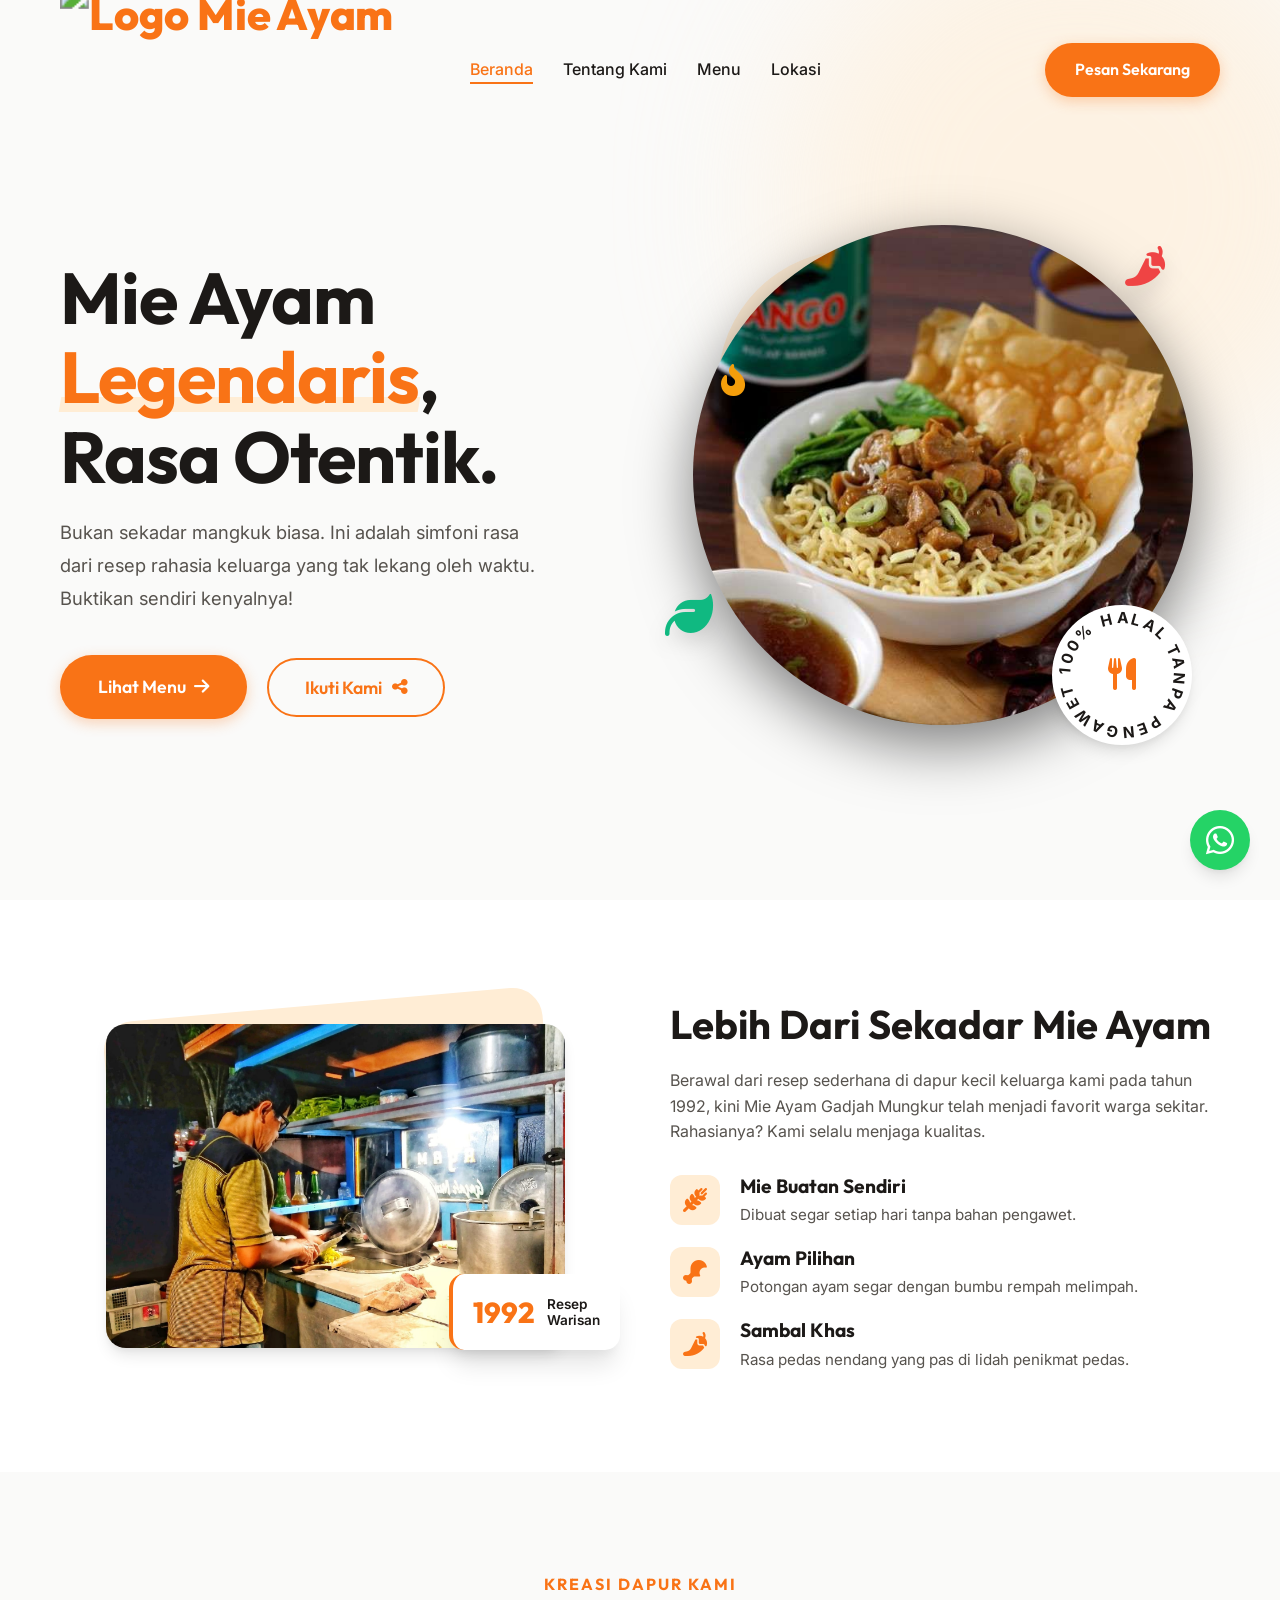
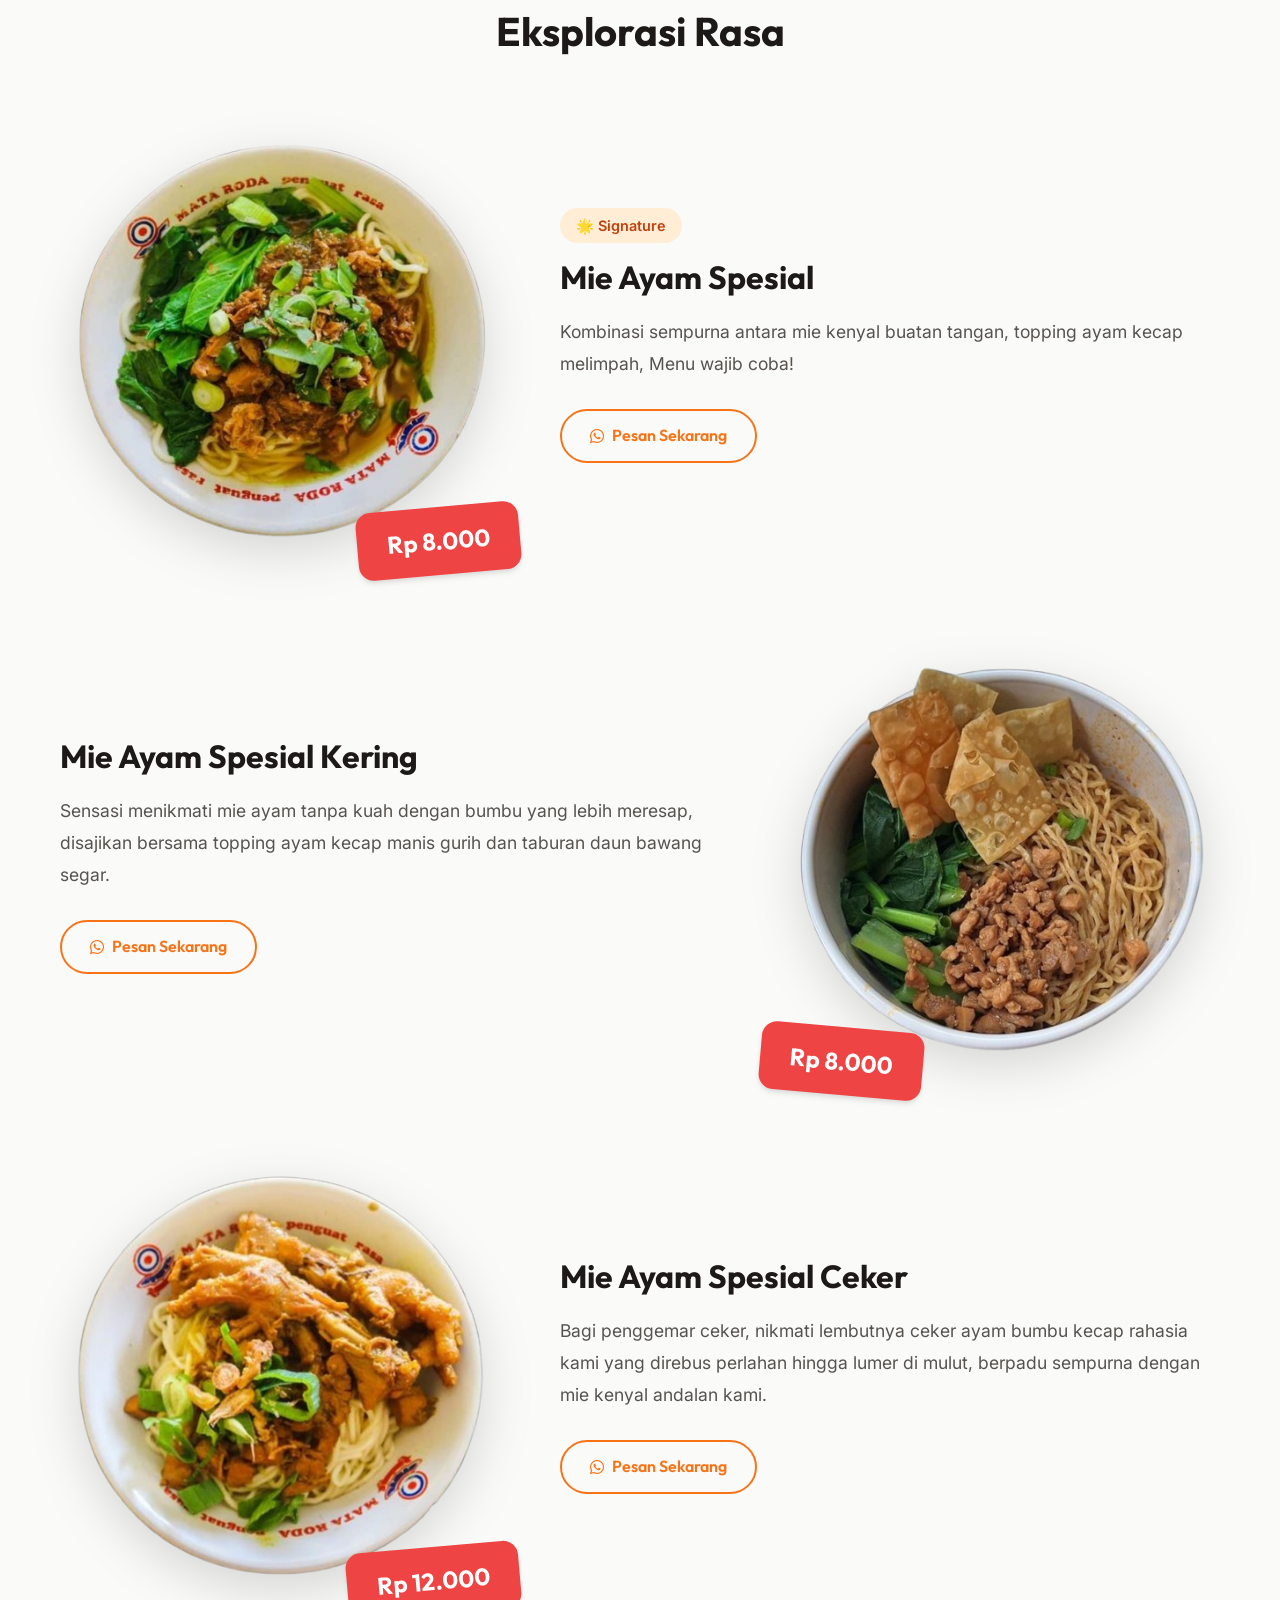
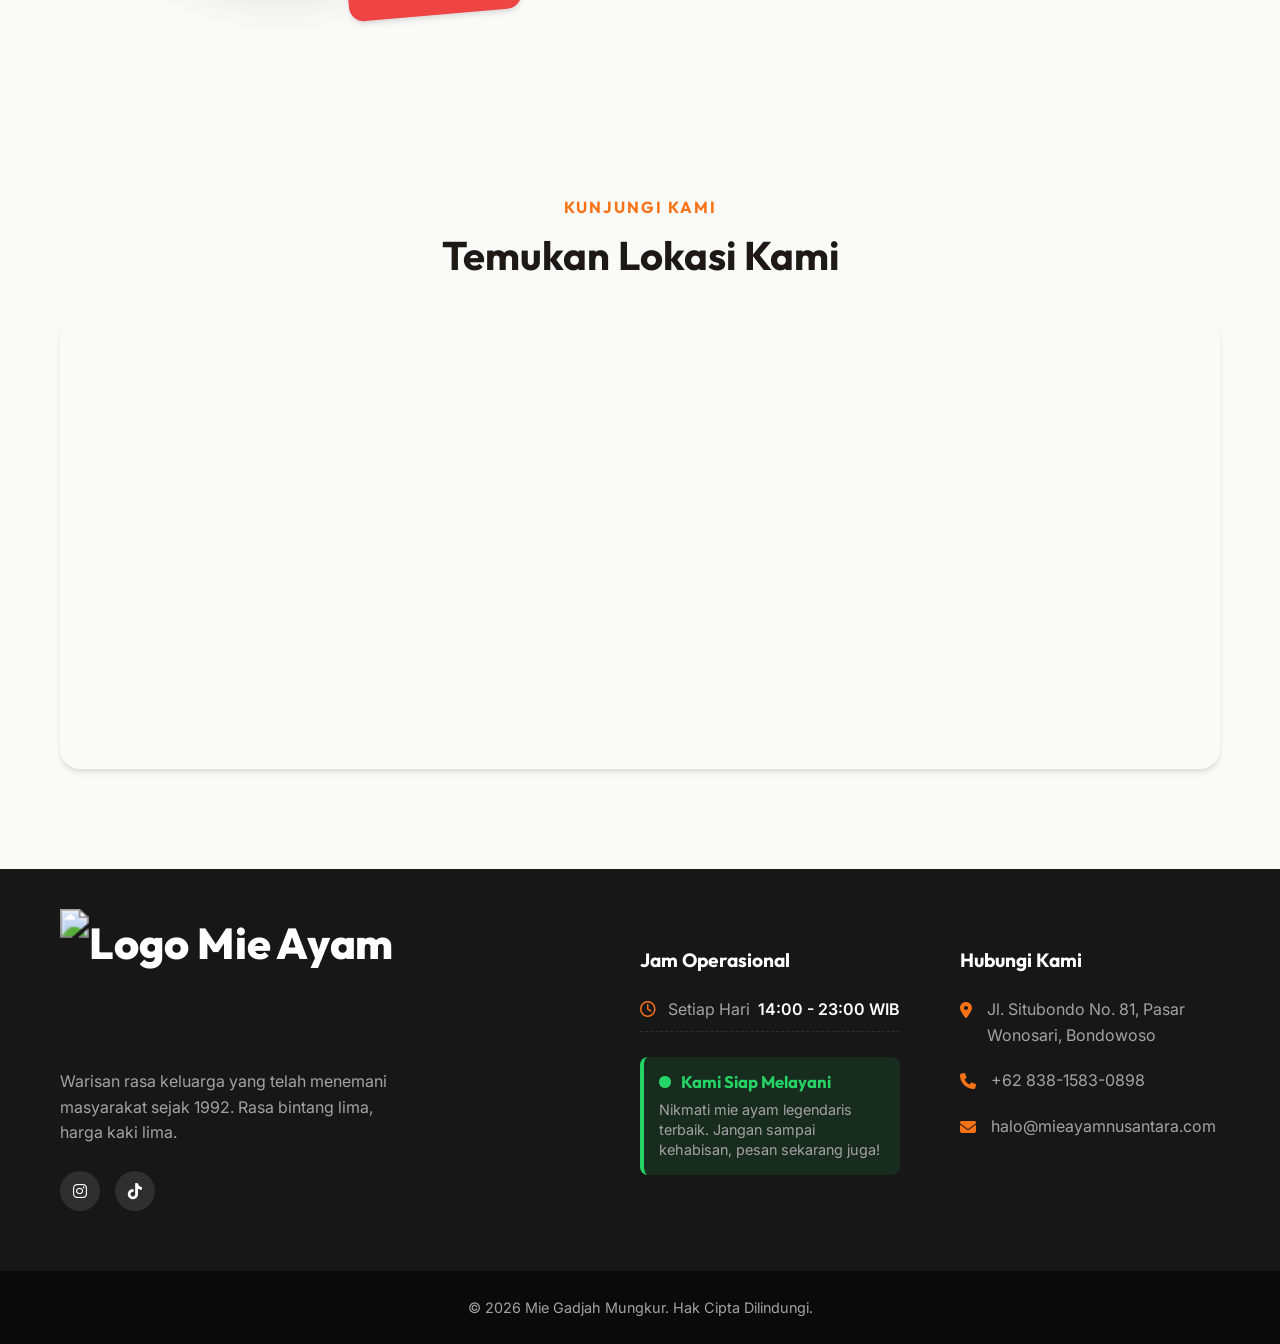
==== commit e328fb61: "revisi" ====
--- a/index.html
+++ b/index.html
@@ -36,7 +36,7 @@
     <nav class="navbar" id="navbar">
         <div class="container nav-container">
             <a href="#" class="logo">
-                <img src="image/logo (2).png" alt="Logo Mie Ayam"
+                <img src="image/logo.png" alt="Logo Mie Ayam"
                     style="height: 100px; transform: scale(1.8); transform-origin: left center;">
             </a>
             <ul class="nav-links">
@@ -202,81 +202,18 @@
         </div>
     </section>
 
-    <!-- Quality Section -->
-    <section class="quality-section" id="keunggulan">
-        <div class="container">
-            <div class="section-header text-center" style="margin-bottom: 50px;">
-                <span class="subtitle">Keunggulan Kami</span>
-                <h2 class="section-title">Kualitas Bintang Lima</h2>
-                <p class="section-desc" style="font-size: 1.05rem; max-width: 600px; margin: 15px auto 0;">Bukan hanya soal rasa, kami sangat peduli pada kualitas bahan yang disajikan untuk pelanggan setia kami. Datang dan buktikan sendiri!</p>
-            </div>
-            
-            <div class="quality-grid">
-                <div class="q-card">
-                    <div class="q-icon"><i class="fa-solid fa-award"></i></div>
-                    <h4>Bahan Premium Berkualitas</h4>
-                    <p>Menggunakan 100% daging ayam segar pilihan, bumbu rempah kualitas terbaik, dan kecap nomor satu.</p>
-                </div>
-                <div class="q-card">
-                    <div class="q-icon"><i class="fa-solid fa-certificate"></i></div>
-                    <h4>Higienis & Terjamin Halal</h4>
-                    <p>Proses memasak dilakukan secara bersih dengan standar tinggi dan bahan-bahan dijamin 100% halal.</p>
-                </div>
-                <div class="q-card">
-                    <div class="q-icon"><i class="fa-solid fa-leaf"></i></div>
-                    <h4>Tanpa Pengawet Buatan</h4>
-                    <p>Aman dikonsumsi setiap hari dari anak-anak hingga dewasa. Semua diracik segar setiap pagi hari.</p>
-                </div>
-            </div>
-        </div>
-    </section>
-
-    <!-- Location Section -->
+    <!-- Map Section -->
     <section class="location-map" id="lokasi">
         <div class="container">
-            <div class="section-header text-center" style="margin-bottom: 50px;">
+            <div class="section-header text-center" style="margin-bottom: 40px;">
                 <span class="subtitle">Kunjungi Kami</span>
                 <h2 class="section-title">Temukan Lokasi Kami</h2>
             </div>
-            
-            <div class="location-grid-new">
-                <div class="location-info-card">
-                    <h3>Mie Ayam Gadjah Mungkur</h3>
-                    <p class="loc-desc">Warisan rasa keluarga sejak 1992. Nikmati sajian mie ayam otentik langsung di tempat kami yang nyaman.</p>
-                    
-                    <ul class="loc-details">
-                        <li>
-                            <div class="loc-icon"><i class="fa-solid fa-location-dot"></i></div>
-                            <div class="loc-text">
-                                <strong>Alamat Lengkap</strong>
-                                <span>Jl. Situbondo No. 81, Pasar Wonosari, Bondowoso</span>
-                            </div>
-                        </li>
-                        <li>
-                            <div class="loc-icon"><i class="fa-regular fa-clock"></i></div>
-                            <div class="loc-text">
-                                <strong>Jam Operasional</strong>
-                                <span>Setiap Hari: 14:00 - 23:00 WIB</span>
-                            </div>
-                        </li>
-                        <li>
-                            <div class="loc-icon"><i class="fa-solid fa-phone"></i></div>
-                            <div class="loc-text">
-                                <strong>Telepon / WhatsApp</strong>
-                                <span>+62 838-1583-0898</span>
-                            </div>
-                        </li>
-                    </ul>
-                    
-                    <a href="https://maps.google.com/?q=-7.885750730368472,113.8945406761022" target="_blank" class="btn btn-primary" style="width: 100%; margin-top: 10px;">Petunjuk Arah <i class="fa-solid fa-location-arrow"></i></a>
-                </div>
-                
-                <div class="map-wrapper">
-                    <iframe
-                        src="https://www.google.com/maps/embed?pb=!1m14!1m12!1m3!1d247.00556629124327!2d113.8945406761022!3d-7.885750730368472!2m3!1f0!2f0!3f0!3m2!1i1024!2i768!4f13.1!5e0!3m2!1sen!2sid!4v1777468616399!5m2!1sen!2sid"
-                        width="100%" height="100%" style="border:0;" allowfullscreen="" loading="lazy"
-                        referrerpolicy="no-referrer-when-downgrade"></iframe>
-                </div>
+            <div class="map-wrapper">
+                <iframe
+                    src="https://www.google.com/maps/embed?pb=!1m14!1m12!1m3!1d247.00556629124327!2d113.8945406761022!3d-7.885750730368472!2m3!1f0!2f0!3f0!3m2!1i1024!2i768!4f13.1!5e0!3m2!1sen!2sid!4v1777468616399!5m2!1sen!2sid"
+                    width="100%" height="450" style="border:0;" allowfullscreen="" loading="lazy"
+                    referrerpolicy="no-referrer-when-downgrade"></iframe>
             </div>
         </div>
     </section>
@@ -286,7 +223,7 @@
         <div class="container footer-container">
             <div class="footer-col">
                 <a href="#" class="logo footer-logo">
-                    <img src="image/logo (2).png" alt="Logo Mie Ayam"
+                    <img src="image/logo.png" alt="Logo Mie Ayam"
                         style="height: 100px; transform: scale(1.8); transform-origin: left center;">
                 </a>
                 <p>Warisan rasa keluarga yang telah menemani masyarakat sejak 1992. Rasa bintang lima, harga kaki lima.
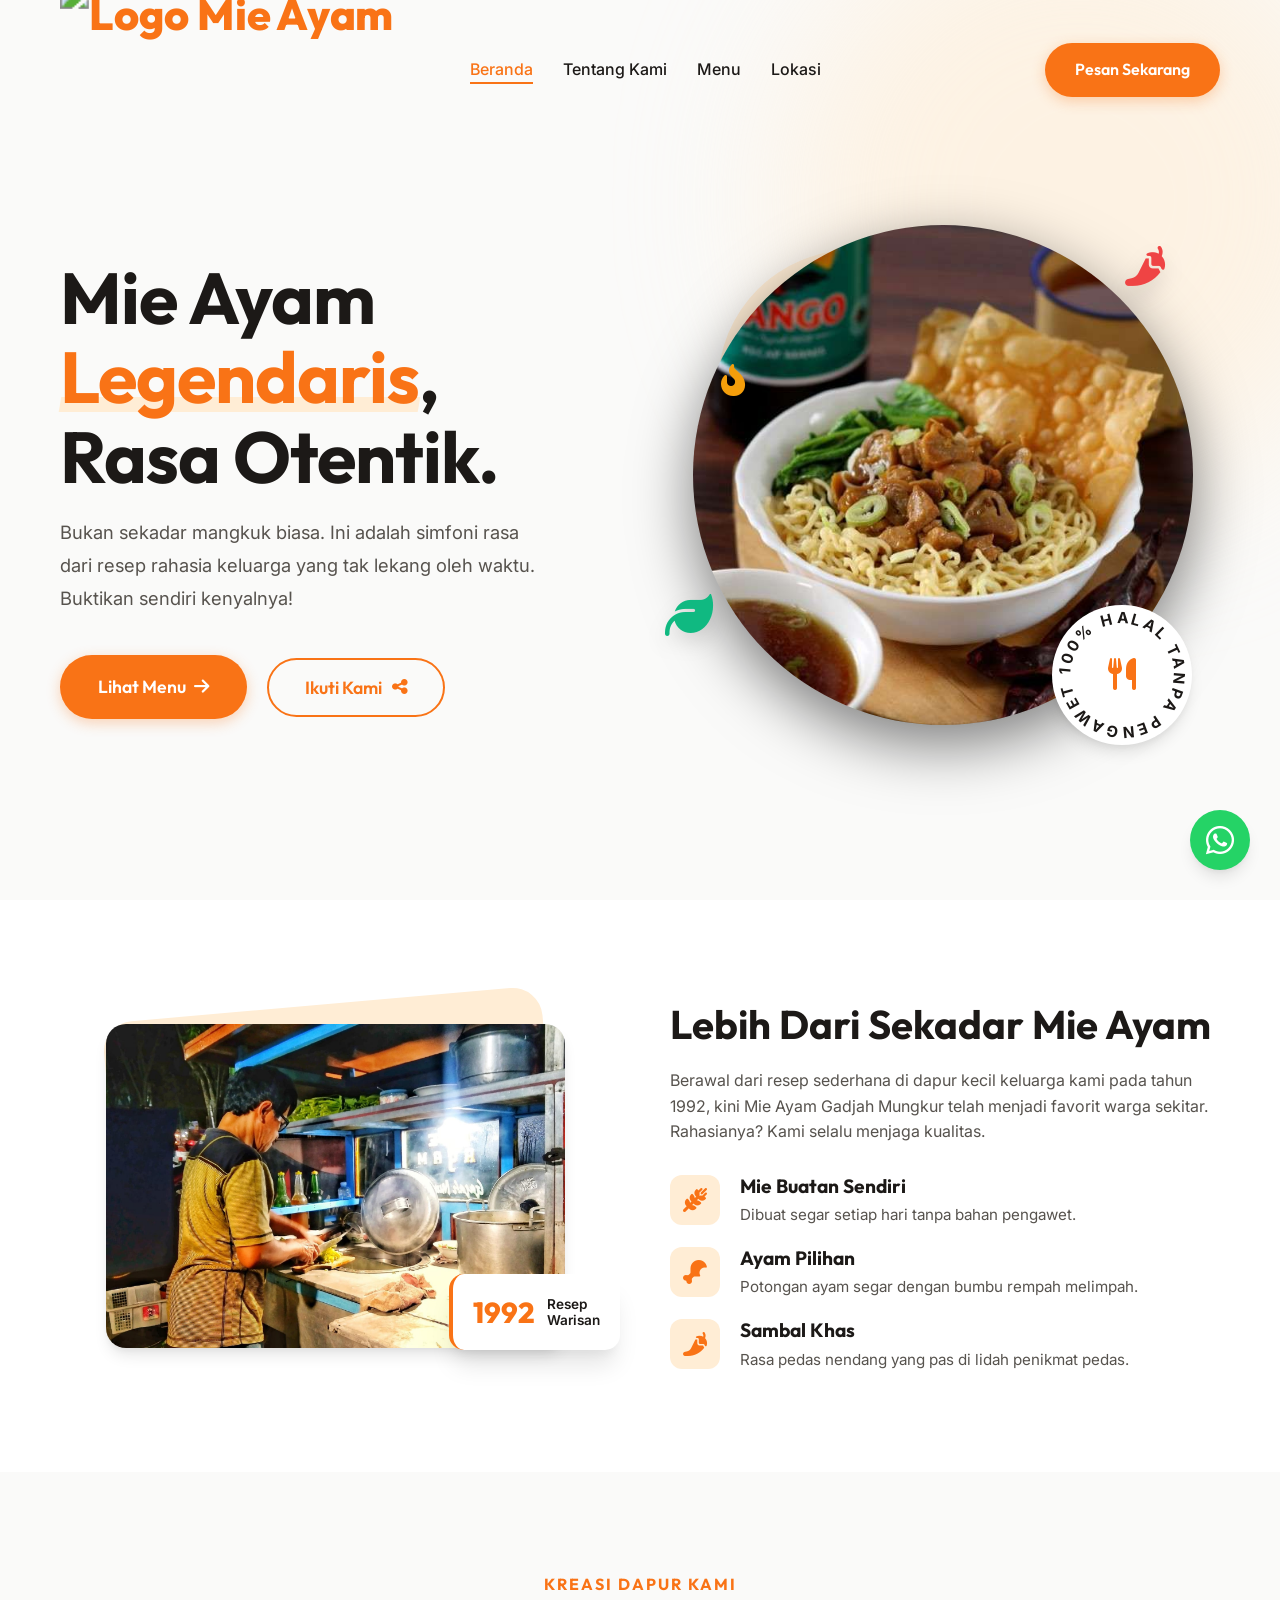
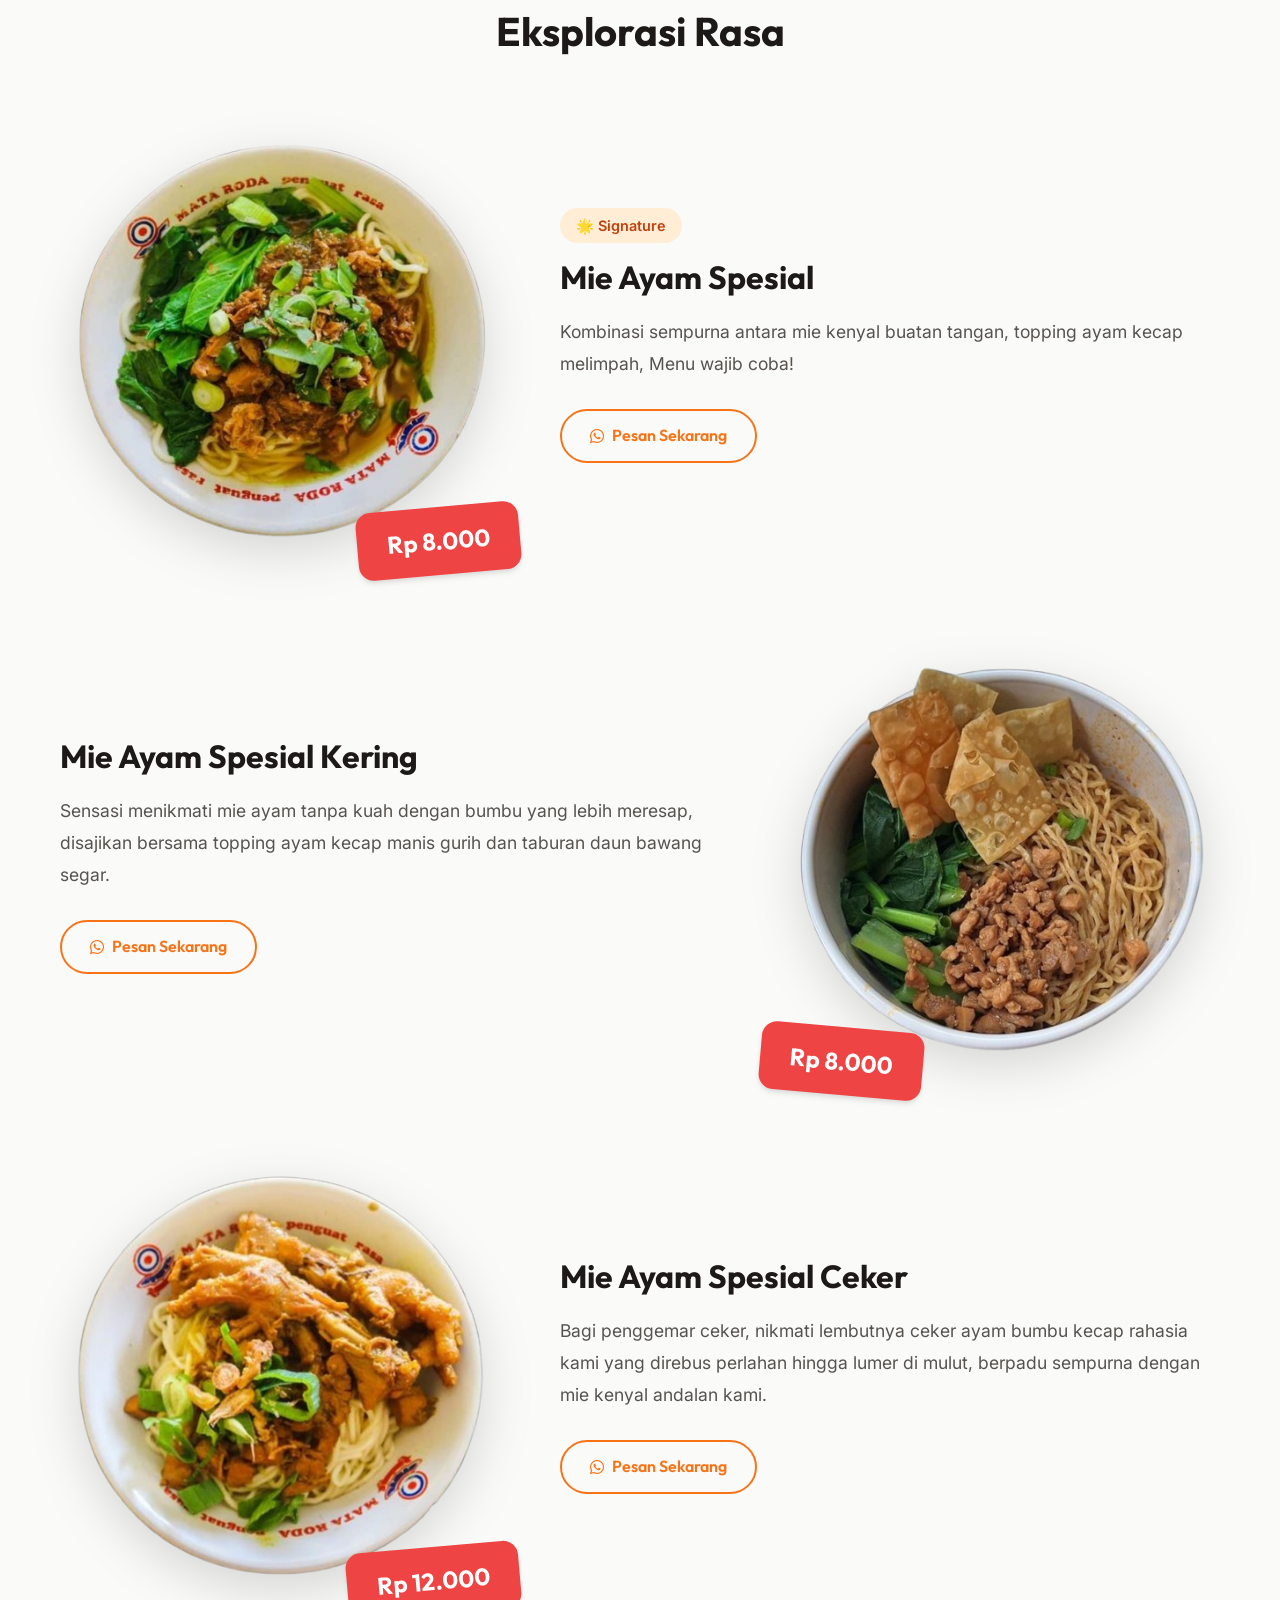
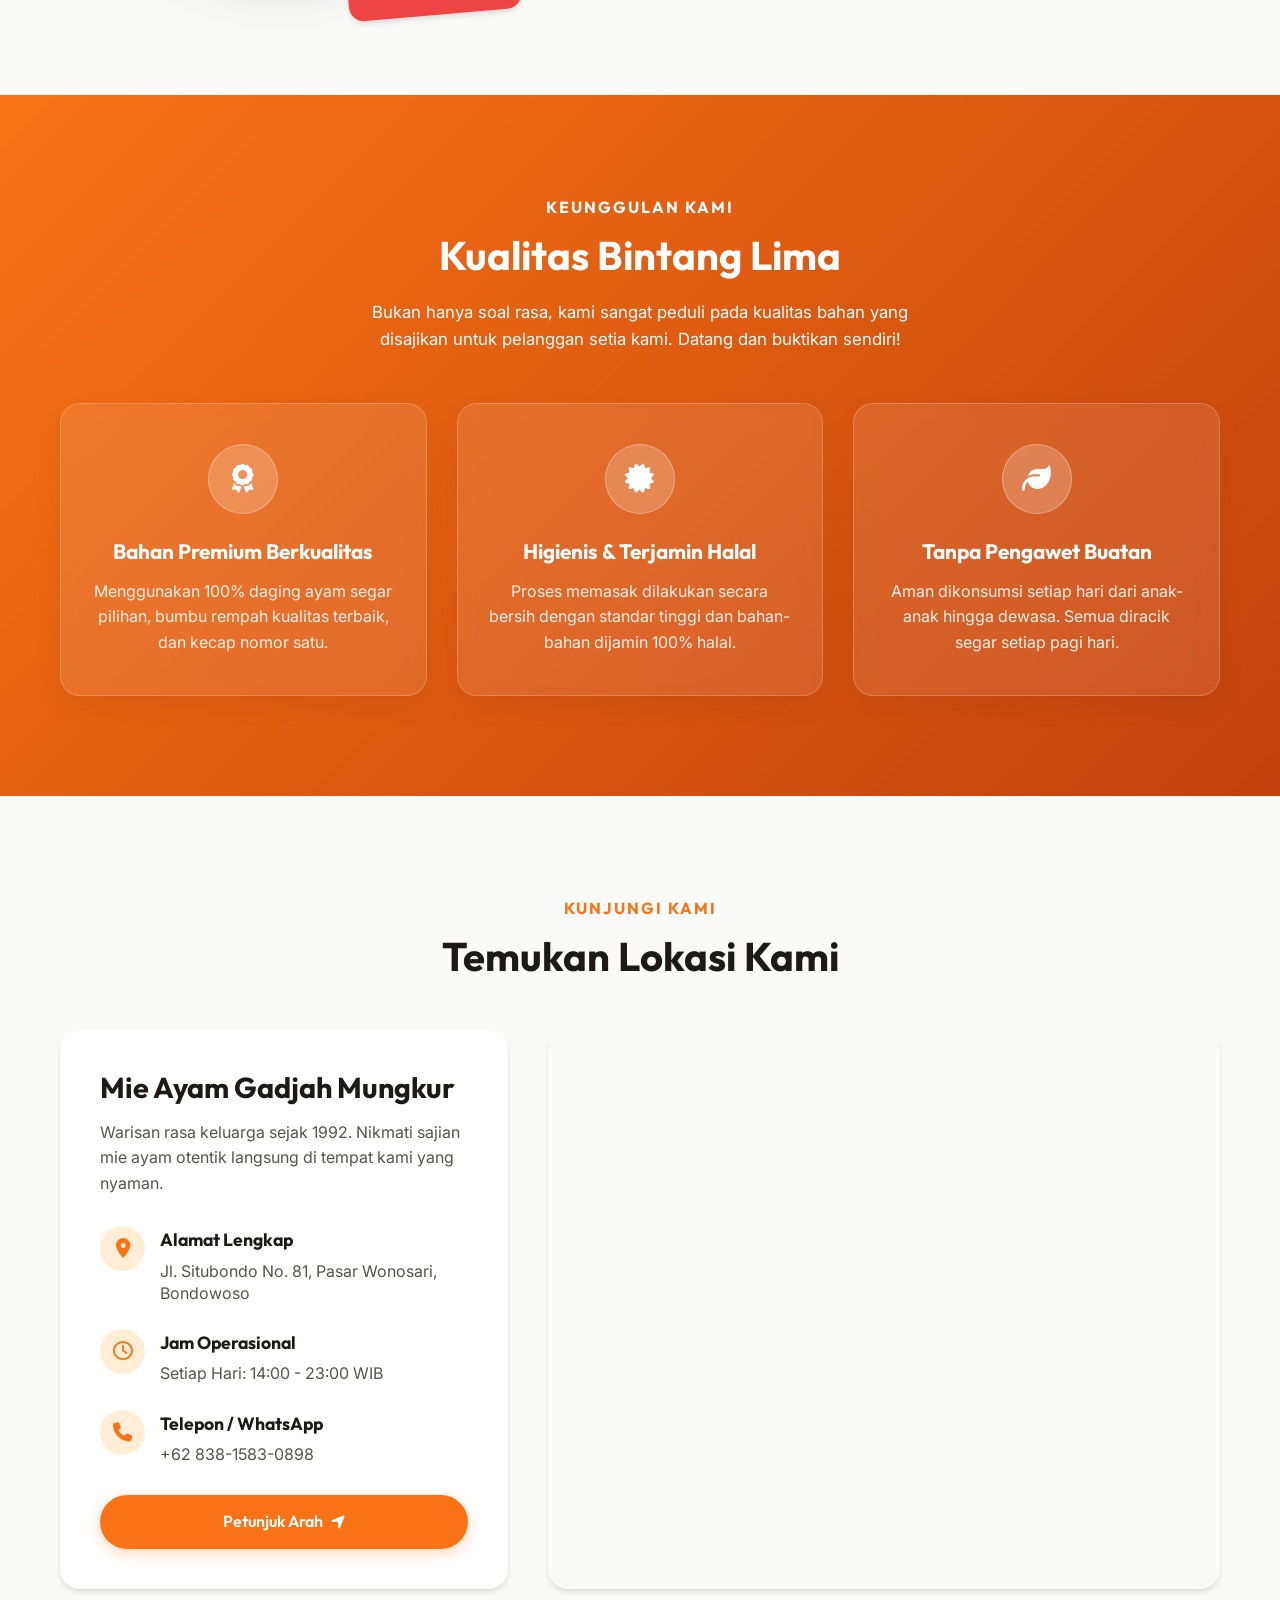
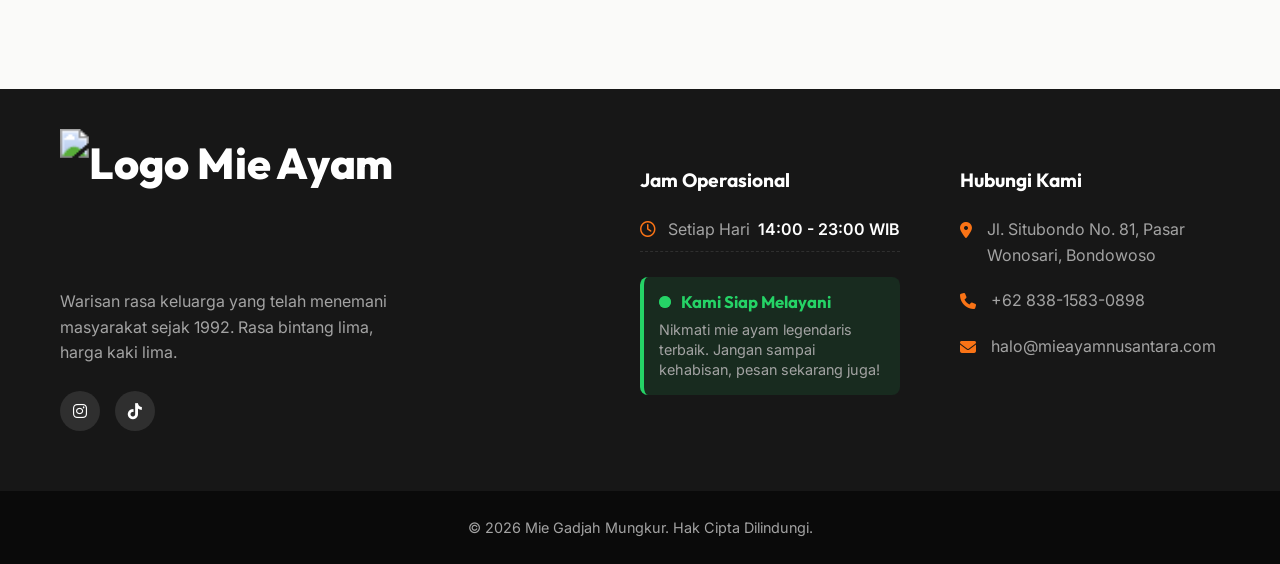
==== commit 6c8ce3c2: "erge branch 'master' of https://github.com/lannfortis/mieayam" ====
--- a/index.html
+++ b/index.html
@@ -202,18 +202,81 @@
         </div>
     </section>
 
-    <!-- Map Section -->
+    <!-- Quality Section -->
+    <section class="quality-section" id="keunggulan">
+        <div class="container">
+            <div class="section-header text-center" style="margin-bottom: 50px;">
+                <span class="subtitle">Keunggulan Kami</span>
+                <h2 class="section-title">Kualitas Bintang Lima</h2>
+                <p class="section-desc" style="font-size: 1.05rem; max-width: 600px; margin: 15px auto 0;">Bukan hanya soal rasa, kami sangat peduli pada kualitas bahan yang disajikan untuk pelanggan setia kami. Datang dan buktikan sendiri!</p>
+            </div>
+            
+            <div class="quality-grid">
+                <div class="q-card">
+                    <div class="q-icon"><i class="fa-solid fa-award"></i></div>
+                    <h4>Bahan Premium Berkualitas</h4>
+                    <p>Menggunakan 100% daging ayam segar pilihan, bumbu rempah kualitas terbaik, dan kecap nomor satu.</p>
+                </div>
+                <div class="q-card">
+                    <div class="q-icon"><i class="fa-solid fa-certificate"></i></div>
+                    <h4>Higienis & Terjamin Halal</h4>
+                    <p>Proses memasak dilakukan secara bersih dengan standar tinggi dan bahan-bahan dijamin 100% halal.</p>
+                </div>
+                <div class="q-card">
+                    <div class="q-icon"><i class="fa-solid fa-leaf"></i></div>
+                    <h4>Tanpa Pengawet Buatan</h4>
+                    <p>Aman dikonsumsi setiap hari dari anak-anak hingga dewasa. Semua diracik segar setiap pagi hari.</p>
+                </div>
+            </div>
+        </div>
+    </section>
+
+    <!-- Location Section -->
     <section class="location-map" id="lokasi">
         <div class="container">
-            <div class="section-header text-center" style="margin-bottom: 40px;">
+            <div class="section-header text-center" style="margin-bottom: 50px;">
                 <span class="subtitle">Kunjungi Kami</span>
                 <h2 class="section-title">Temukan Lokasi Kami</h2>
             </div>
-            <div class="map-wrapper">
-                <iframe
-                    src="https://www.google.com/maps/embed?pb=!1m14!1m12!1m3!1d247.00556629124327!2d113.8945406761022!3d-7.885750730368472!2m3!1f0!2f0!3f0!3m2!1i1024!2i768!4f13.1!5e0!3m2!1sen!2sid!4v1777468616399!5m2!1sen!2sid"
-                    width="100%" height="450" style="border:0;" allowfullscreen="" loading="lazy"
-                    referrerpolicy="no-referrer-when-downgrade"></iframe>
+            
+            <div class="location-grid-new">
+                <div class="location-info-card">
+                    <h3>Mie Ayam Gadjah Mungkur</h3>
+                    <p class="loc-desc">Warisan rasa keluarga sejak 1992. Nikmati sajian mie ayam otentik langsung di tempat kami yang nyaman.</p>
+                    
+                    <ul class="loc-details">
+                        <li>
+                            <div class="loc-icon"><i class="fa-solid fa-location-dot"></i></div>
+                            <div class="loc-text">
+                                <strong>Alamat Lengkap</strong>
+                                <span>Jl. Situbondo No. 81, Pasar Wonosari, Bondowoso</span>
+                            </div>
+                        </li>
+                        <li>
+                            <div class="loc-icon"><i class="fa-regular fa-clock"></i></div>
+                            <div class="loc-text">
+                                <strong>Jam Operasional</strong>
+                                <span>Setiap Hari: 14:00 - 23:00 WIB</span>
+                            </div>
+                        </li>
+                        <li>
+                            <div class="loc-icon"><i class="fa-solid fa-phone"></i></div>
+                            <div class="loc-text">
+                                <strong>Telepon / WhatsApp</strong>
+                                <span>+62 838-1583-0898</span>
+                            </div>
+                        </li>
+                    </ul>
+                    
+                    <a href="https://maps.google.com/?q=-7.885750730368472,113.8945406761022" target="_blank" class="btn btn-primary" style="width: 100%; margin-top: 10px;">Petunjuk Arah <i class="fa-solid fa-location-arrow"></i></a>
+                </div>
+                
+                <div class="map-wrapper">
+                    <iframe
+                        src="https://www.google.com/maps/embed?pb=!1m14!1m12!1m3!1d247.00556629124327!2d113.8945406761022!3d-7.885750730368472!2m3!1f0!2f0!3f0!3m2!1i1024!2i768!4f13.1!5e0!3m2!1sen!2sid!4v1777468616399!5m2!1sen!2sid"
+                        width="100%" height="100%" style="border:0;" allowfullscreen="" loading="lazy"
+                        referrerpolicy="no-referrer-when-downgrade"></iframe>
+                </div>
             </div>
         </div>
     </section>
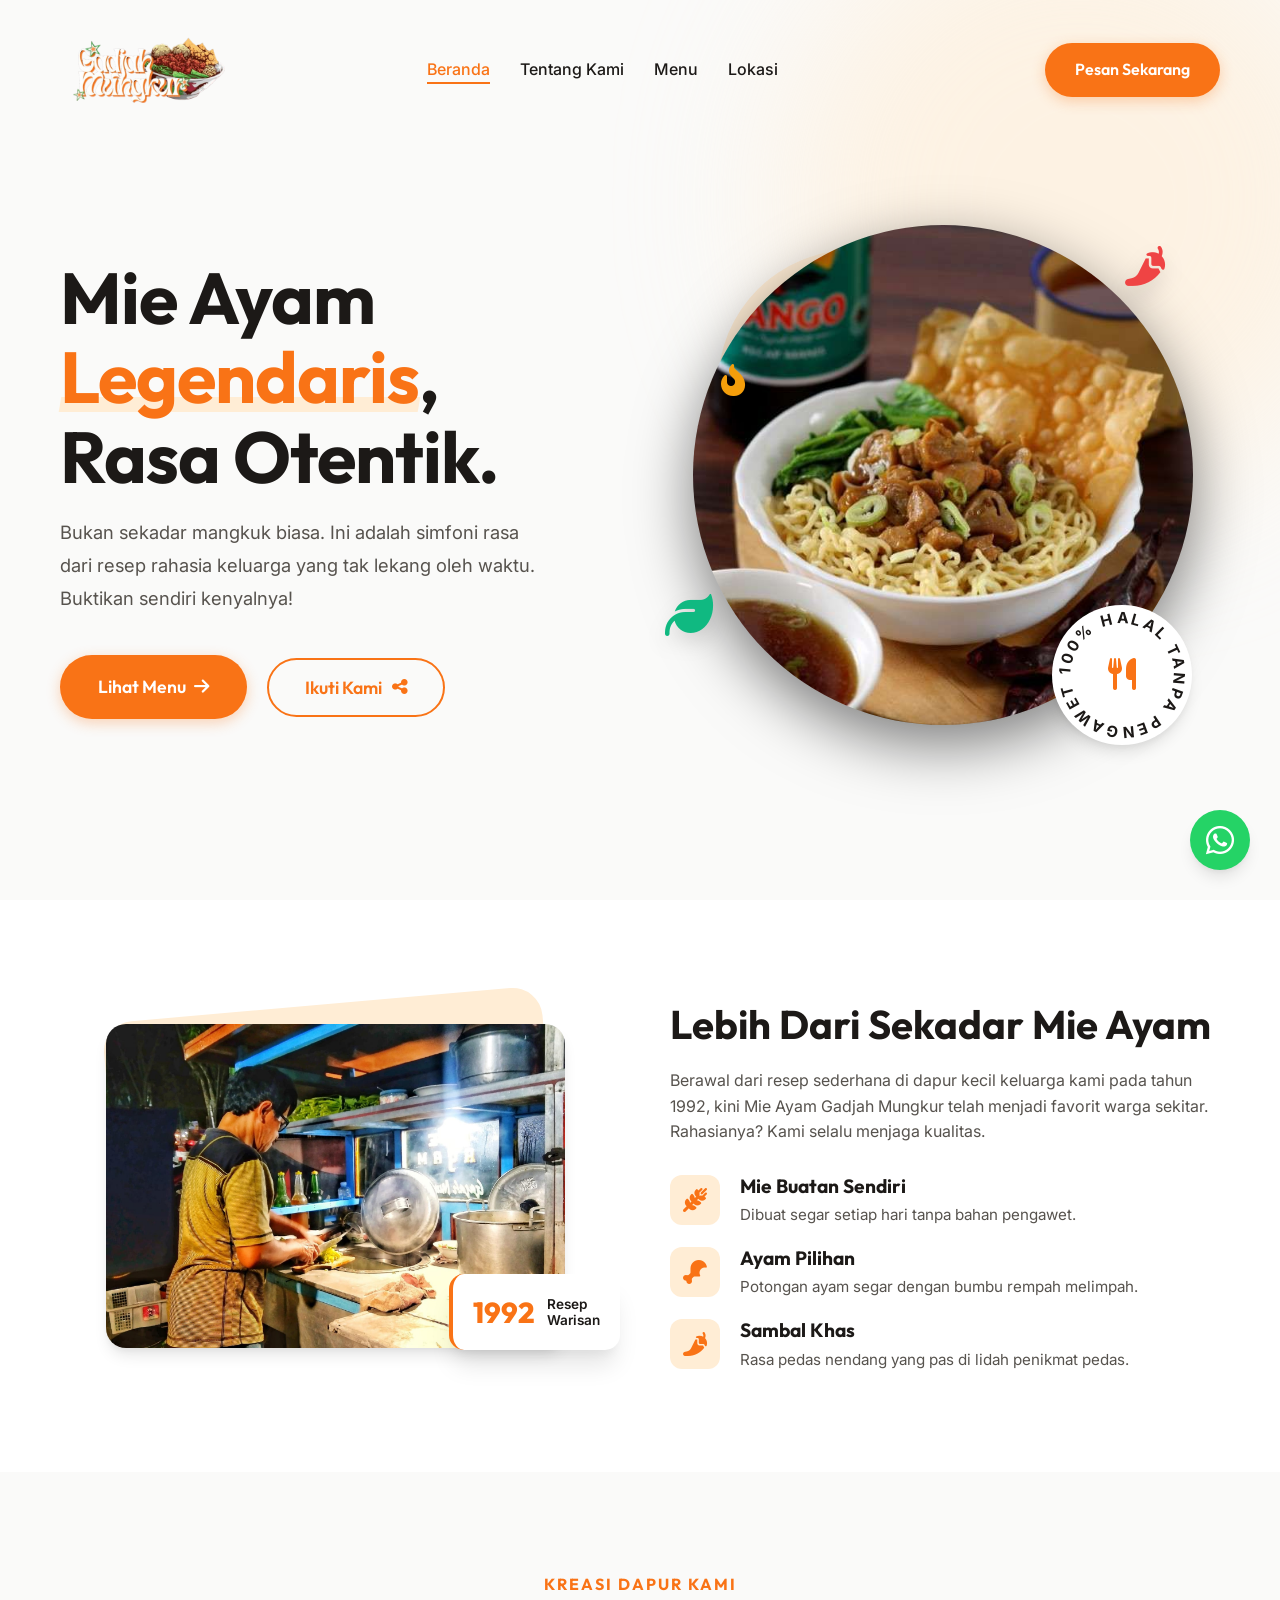
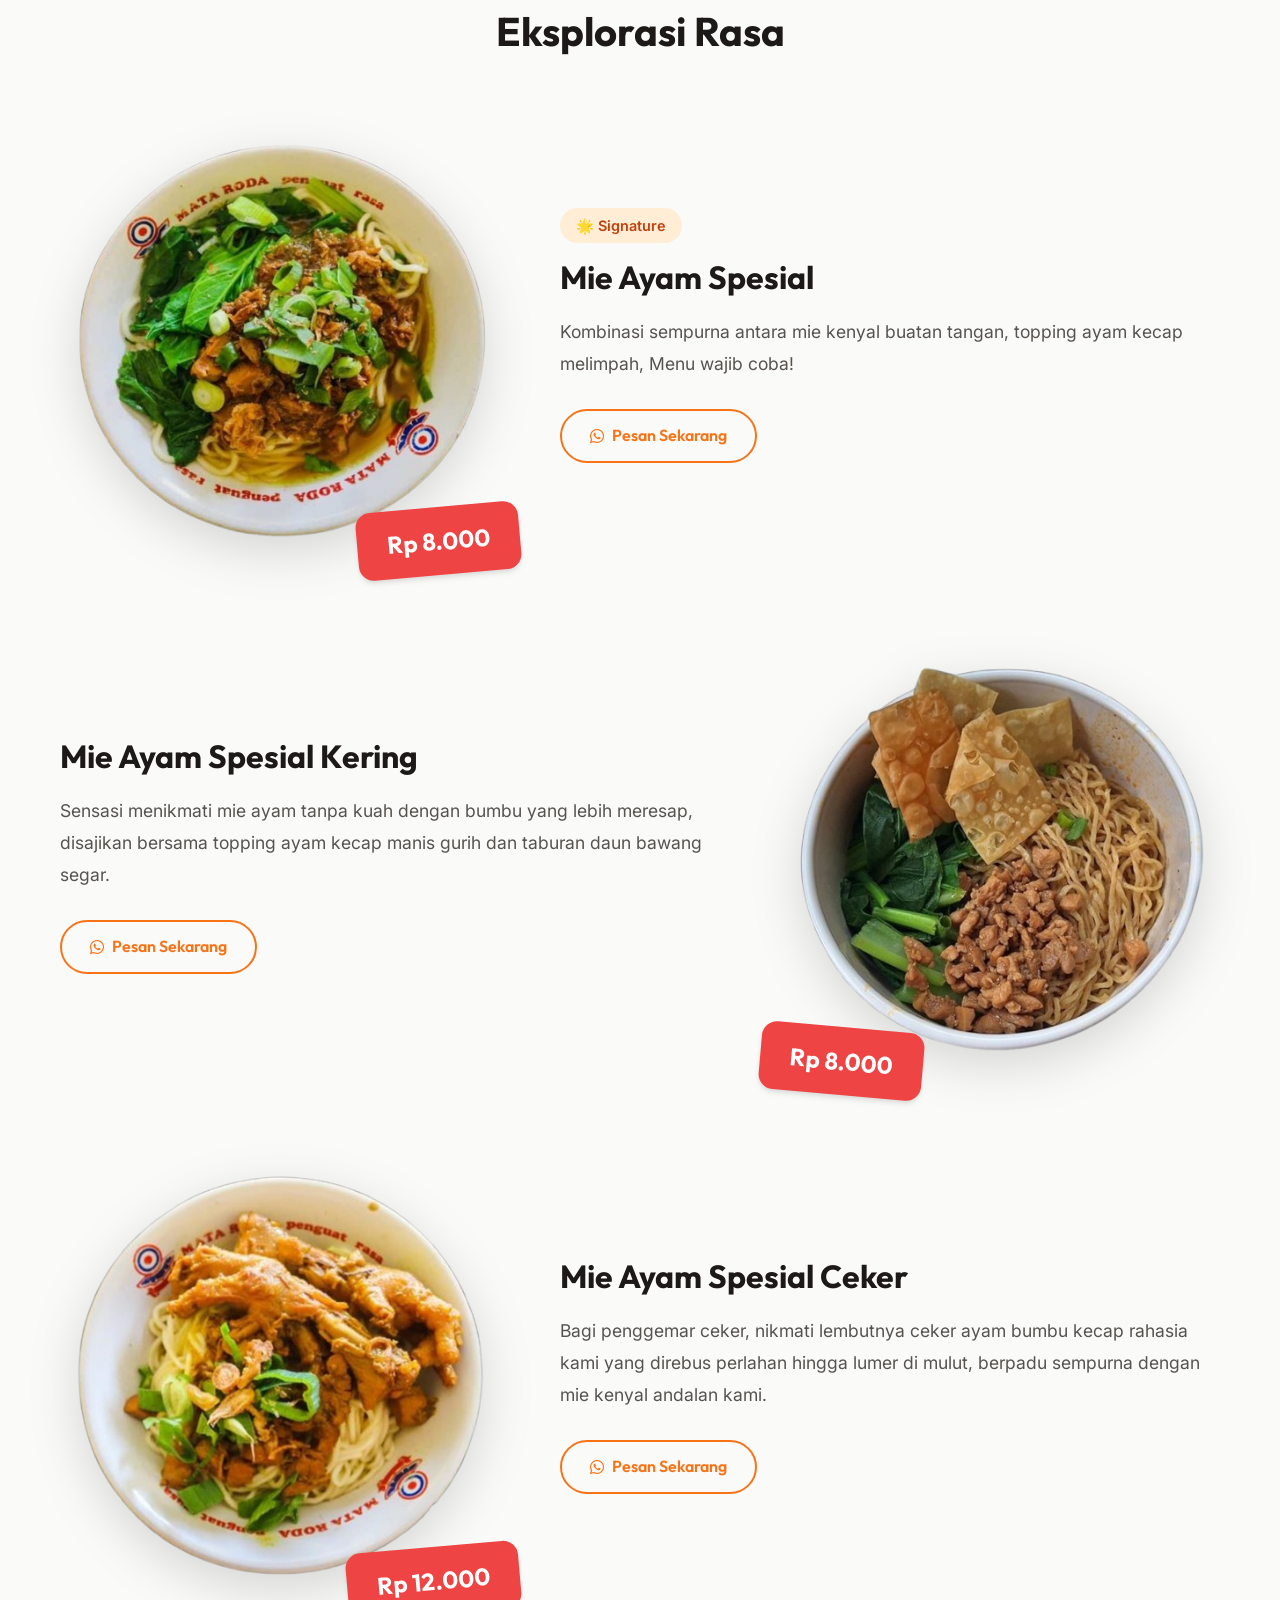
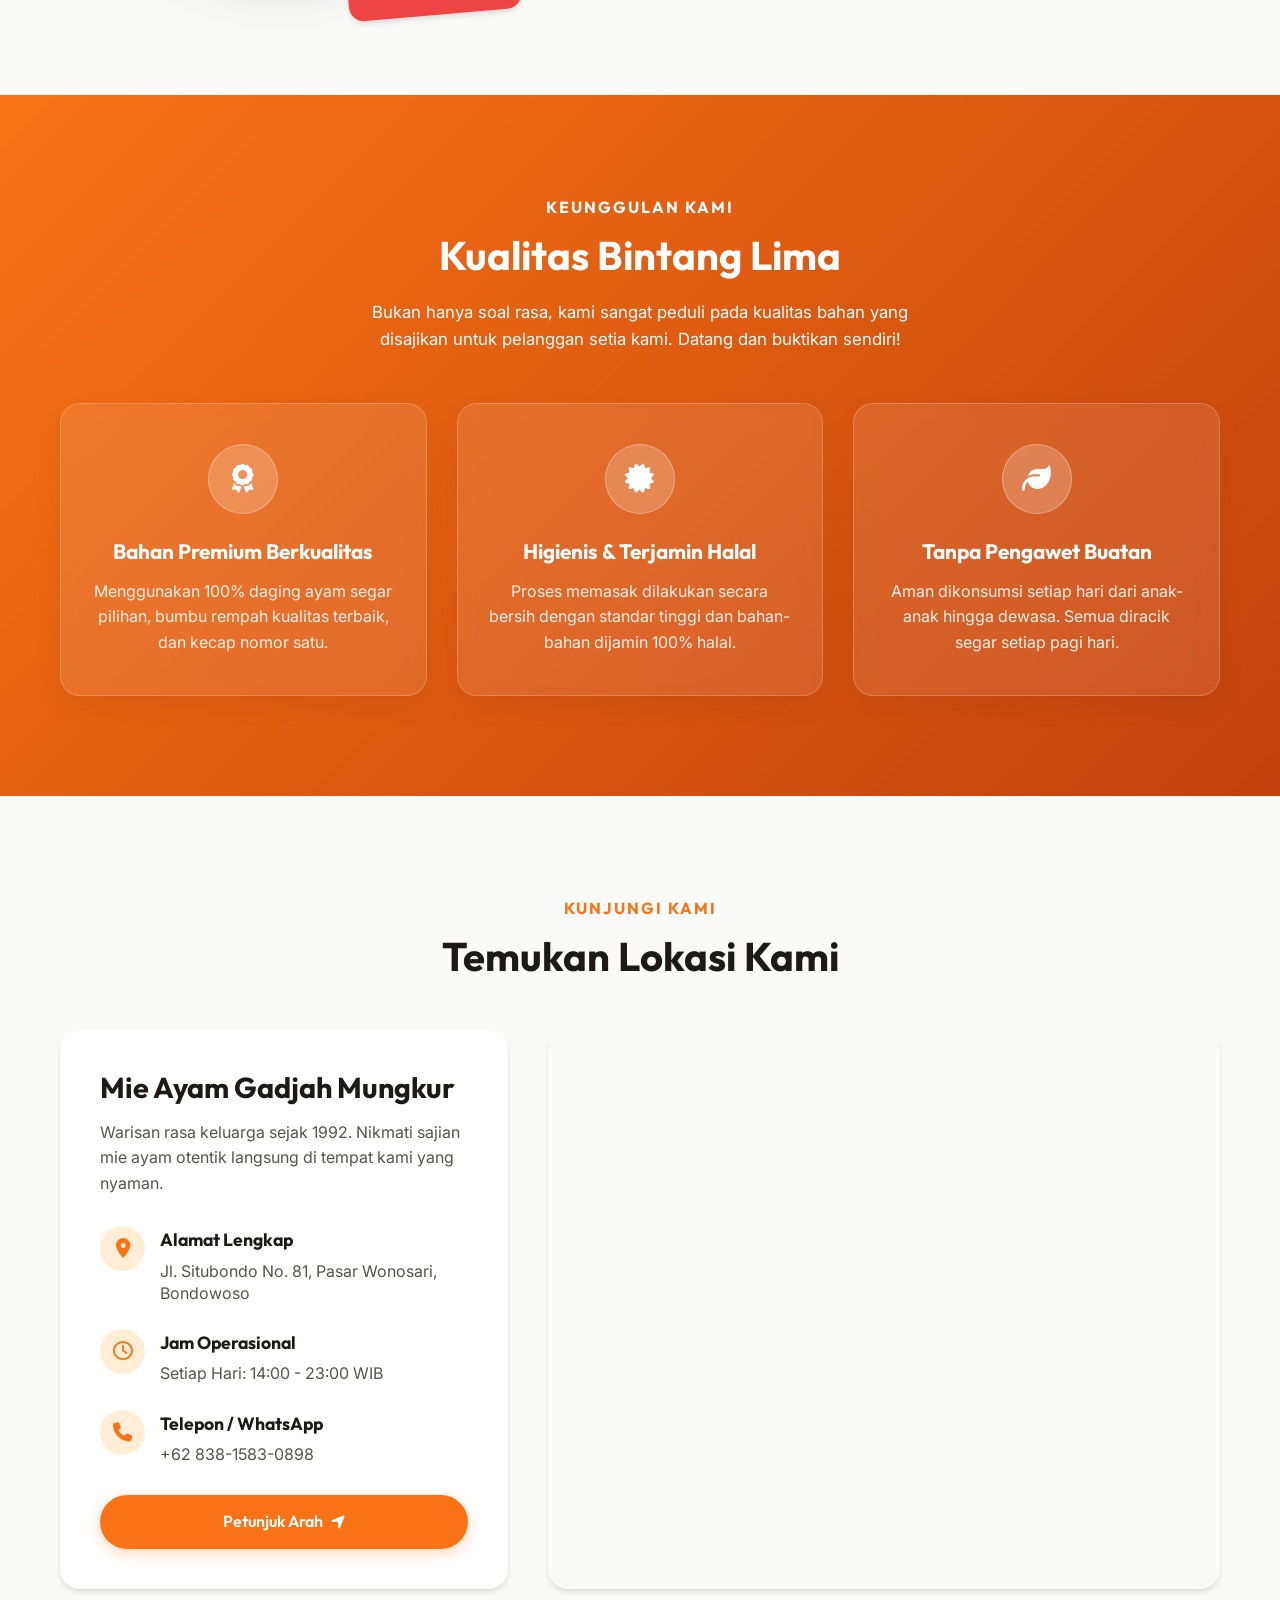
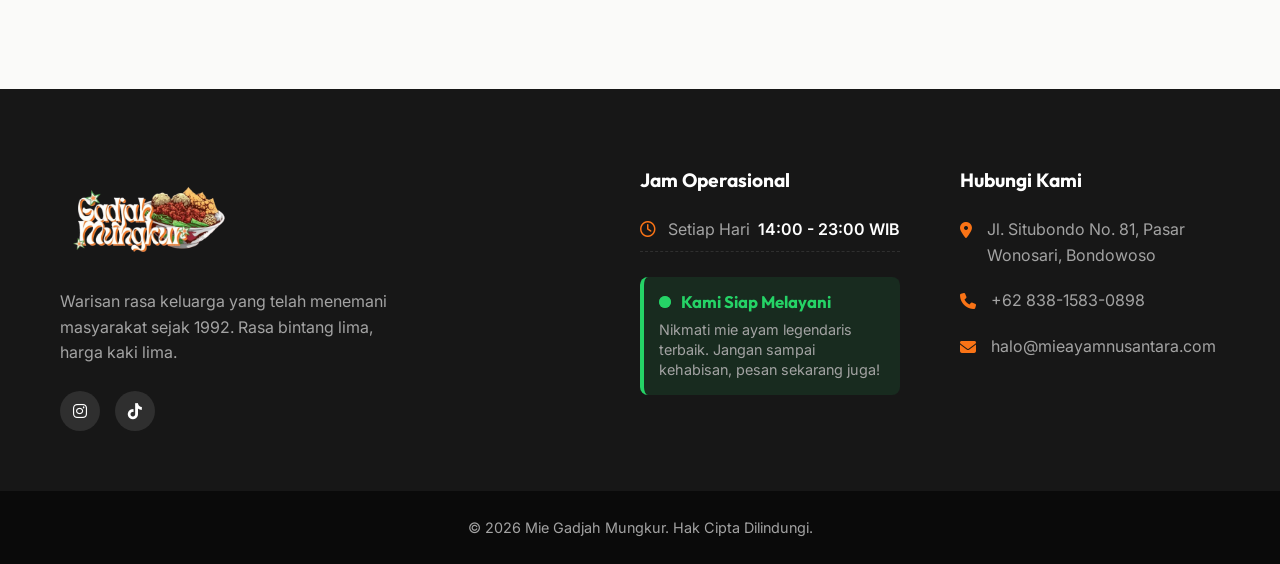
==== commit f566278b: "revisi" ====
--- a/index.html
+++ b/index.html
@@ -36,7 +36,7 @@
     <nav class="navbar" id="navbar">
         <div class="container nav-container">
             <a href="#" class="logo">
-                <img src="image/logo.png" alt="Logo Mie Ayam"
+                <img src="image/gambar.png" alt="Logo Mie Ayam"
                     style="height: 100px; transform: scale(1.8); transform-origin: left center;">
             </a>
             <ul class="nav-links">
@@ -286,7 +286,7 @@
         <div class="container footer-container">
             <div class="footer-col">
                 <a href="#" class="logo footer-logo">
-                    <img src="image/logo.png" alt="Logo Mie Ayam"
+                    <img src="image/gambar.png" alt="Logo Mie Ayam"
                         style="height: 100px; transform: scale(1.8); transform-origin: left center;">
                 </a>
                 <p>Warisan rasa keluarga yang telah menemani masyarakat sejak 1992. Rasa bintang lima, harga kaki lima.
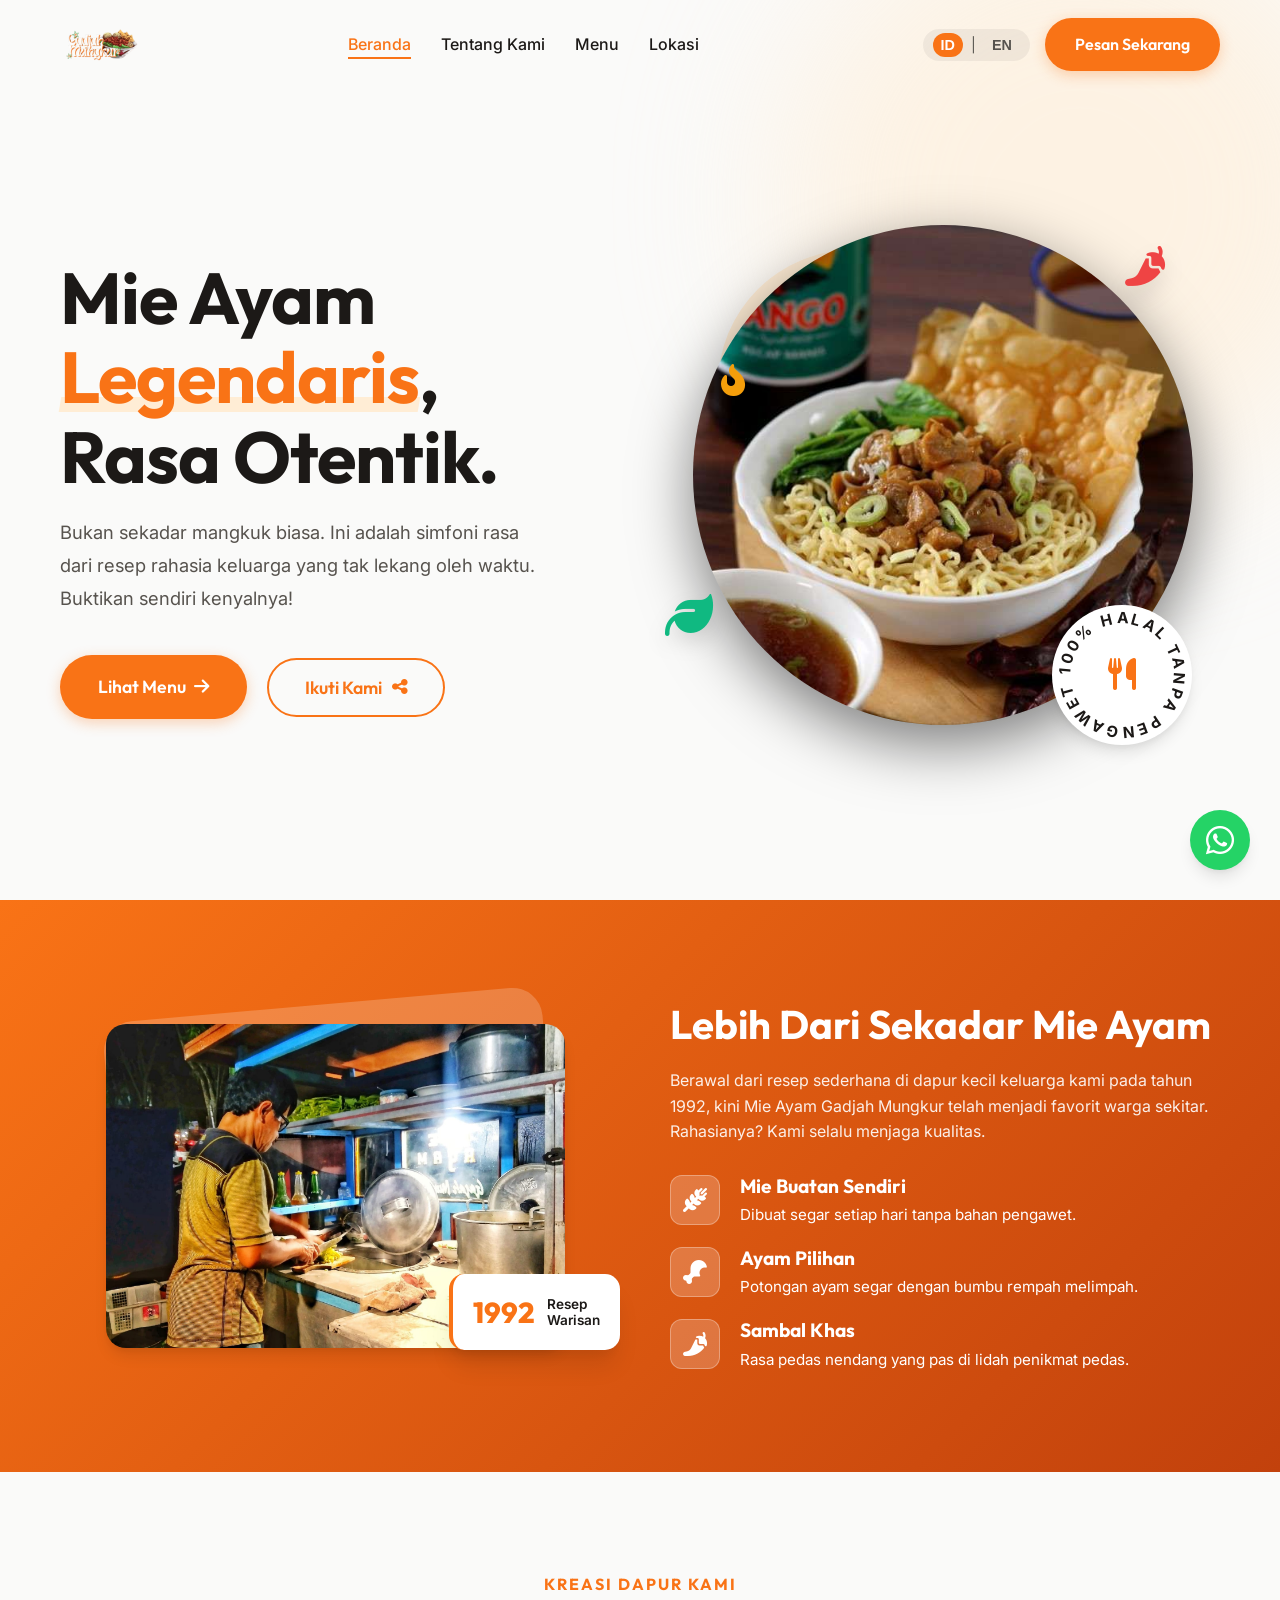
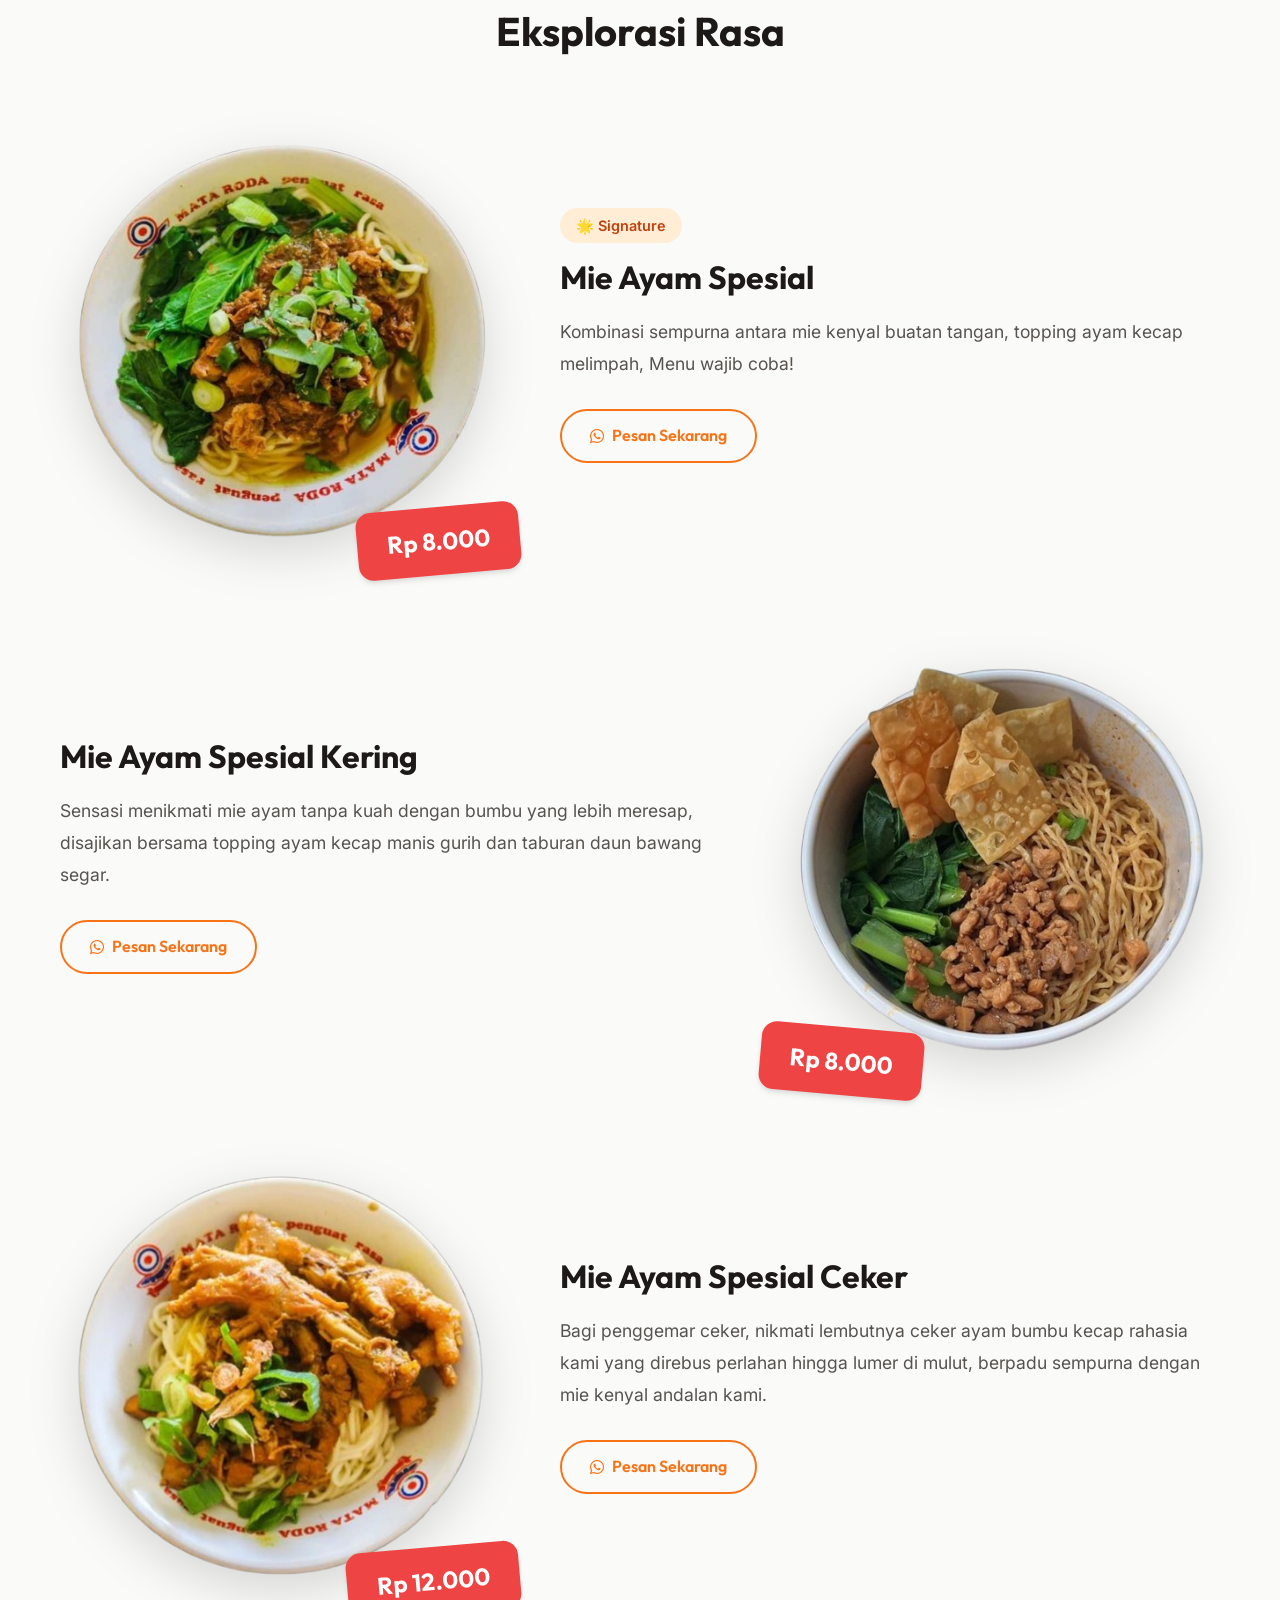
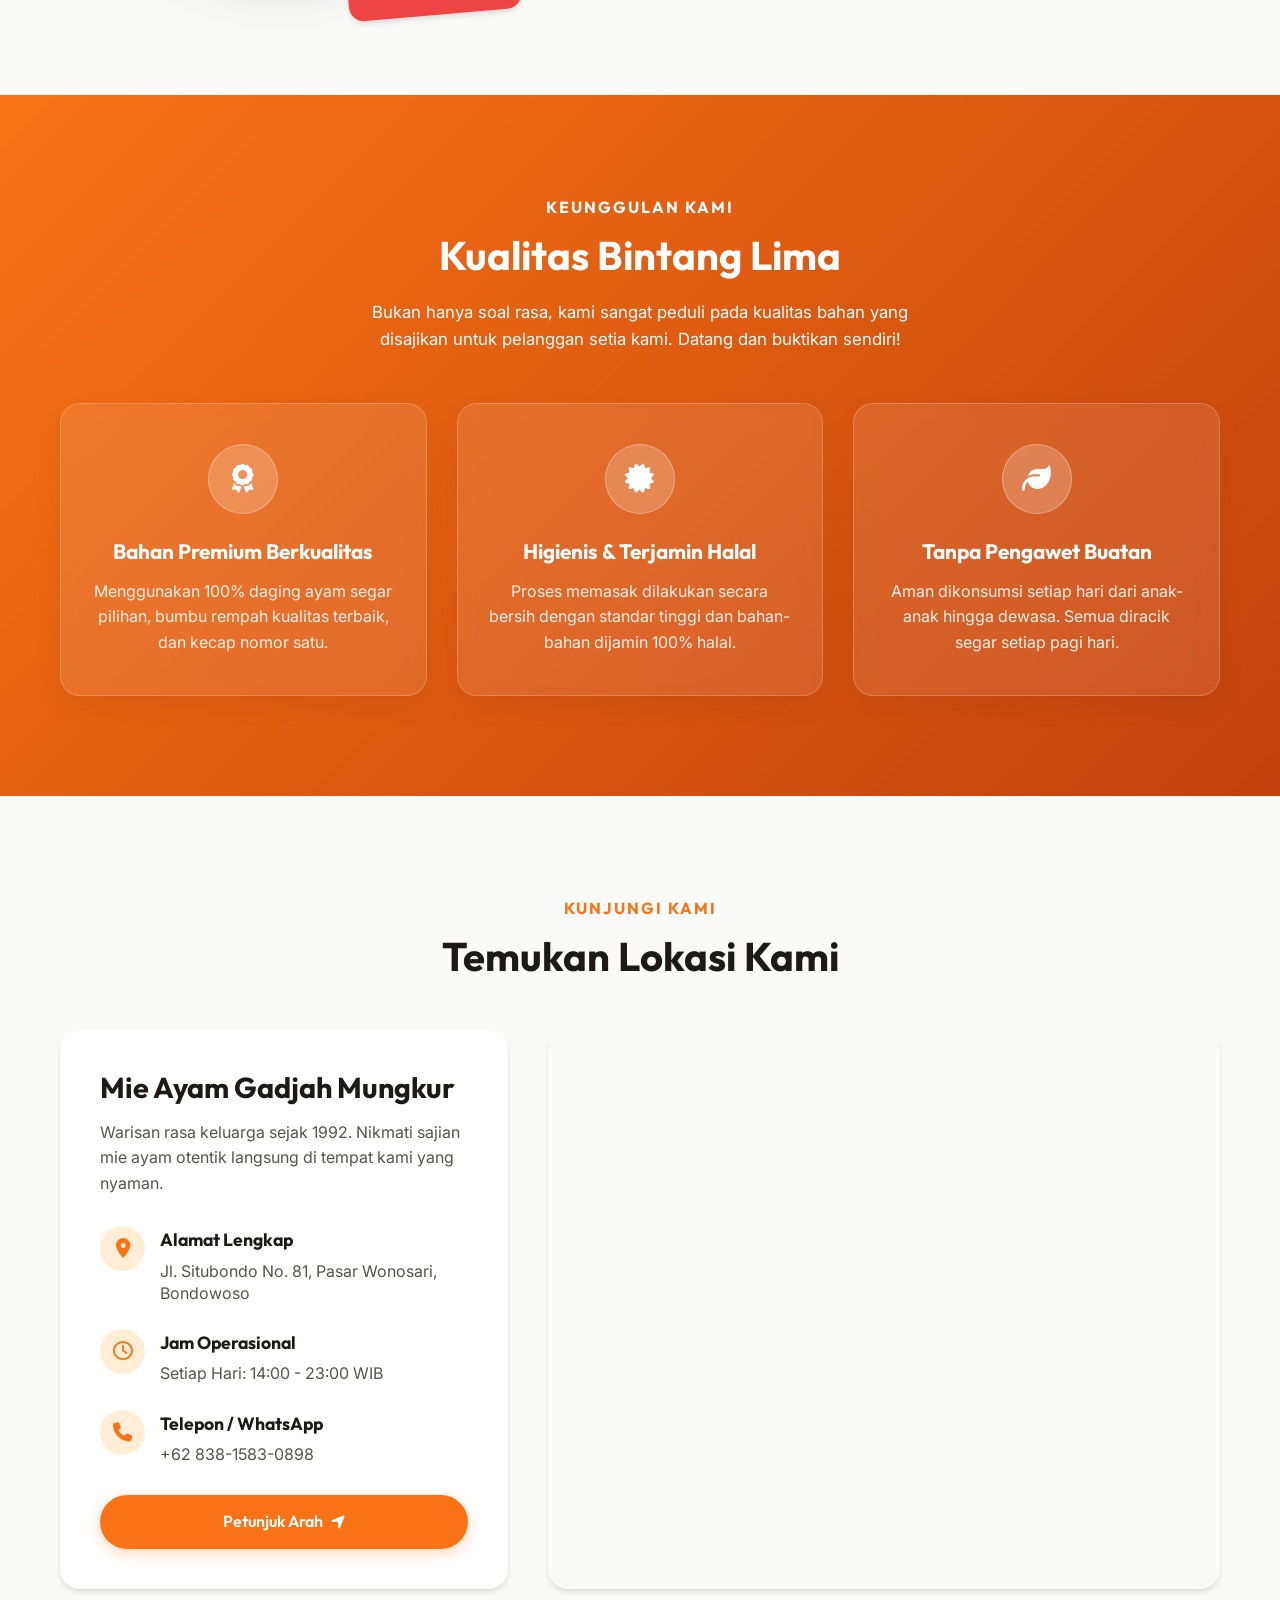
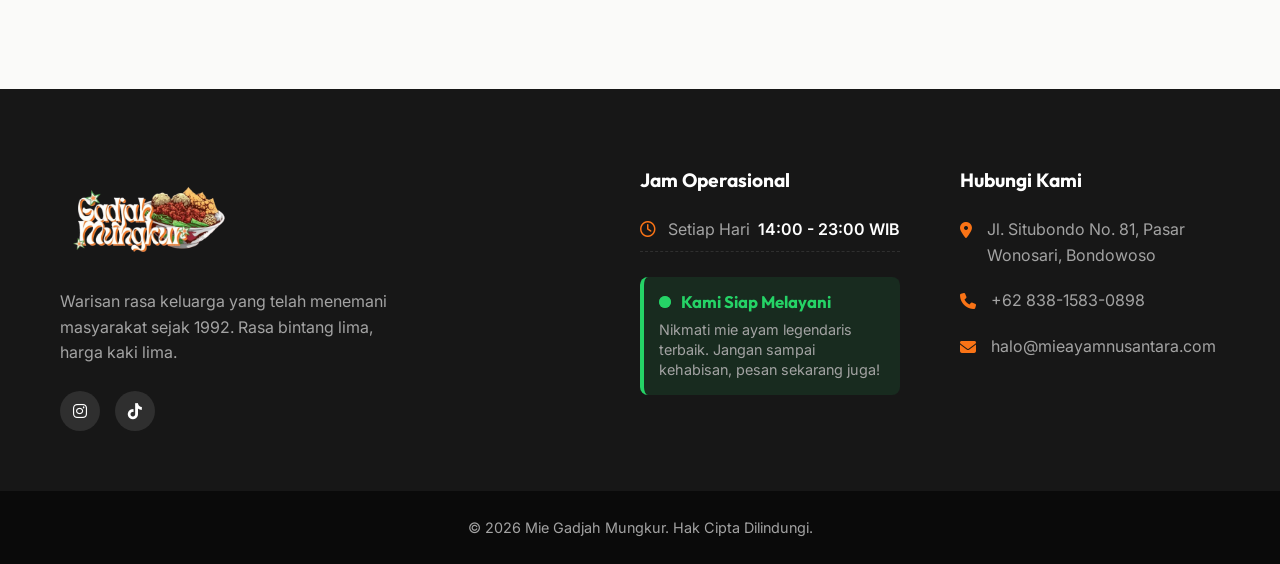
==== commit b3e49095: "new" ====
--- a/index.html
+++ b/index.html
@@ -37,15 +37,23 @@
         <div class="container nav-container">
             <a href="#" class="logo">
                 <img src="image/gambar.png" alt="Logo Mie Ayam"
-                    style="height: 100px; transform: scale(1.8); transform-origin: left center;">
+                    style="height: 65px; transform: scale(1.3); transform-origin: left center;">
             </a>
             <ul class="nav-links">
-                <li><a href="#beranda">Beranda</a></li>
-                <li><a href="#tentang">Tentang Kami</a></li>
-                <li><a href="#menu">Menu</a></li>
-                <li><a href="#lokasi">Lokasi</a></li>
+                <li><a href="#beranda" data-i18n="nav-beranda">Beranda</a></li>
+                <li><a href="#tentang" data-i18n="nav-tentang">Tentang Kami</a></li>
+                <li><a href="#menu" data-i18n="nav-menu">Menu</a></li>
+                <li><a href="#lokasi" data-i18n="nav-lokasi">Lokasi</a></li>
             </ul>
-            <a href="https://wa.me/6283815830898" target="_blank" class="btn btn-primary nav-btn">Pesan Sekarang</a>
+            <div style="display: flex; align-items: center; gap: 15px;">
+                <div class="lang-switcher">
+                    <button class="lang-btn active" data-lang="id">ID</button>
+                    <span style="color: var(--text-muted); font-size: 0.9rem;">|</span>
+                    <button class="lang-btn" data-lang="en">EN</button>
+                </div>
+                <a href="https://wa.me/6283815830898" target="_blank" class="btn btn-primary nav-btn"
+                    data-i18n="nav-pesan">Pesan Sekarang</a>
+            </div>
             <div class="hamburger">
                 <i class="fa-solid fa-bars"></i>
             </div>
@@ -58,14 +66,16 @@
             <div class="hero-content">
                 <div class="badge-wrapper">
                 </div>
-                <h1 class="hero-title">Mie Ayam<br><span class="text-primary">Legendaris</span>,<br>Rasa Otentik.</h1>
-                <p class="hero-desc">Bukan sekadar mangkuk biasa. Ini adalah simfoni rasa dari resep rahasia keluarga
+                <h1 class="hero-title" data-i18n="hero-title">Mie Ayam<br><span
+                        class="text-primary">Legendaris</span>,<br>Rasa Otentik.</h1>
+                <p class="hero-desc" data-i18n="hero-desc">Bukan sekadar mangkuk biasa. Ini adalah simfoni rasa dari
+                    resep rahasia keluarga
                     yang tak lekang oleh waktu. Buktikan sendiri kenyalnya!</p>
                 <div class="hero-buttons">
-                    <a href="#menu" class="btn btn-primary btn-lg">Lihat Menu <i
+                    <a href="#menu" class="btn btn-primary btn-lg"><span data-i18n="hero-btn-menu">Lihat Menu</span> <i
                             class="fa-solid fa-arrow-right"></i></a>
                     <button id="btnIkutiKami" class="btn btn-outline btn-lg" style="gap: 10px;">
-                        Ikuti Kami <i class="fa-solid fa-share-nodes"></i>
+                        <span data-i18n="hero-btn-ikuti">Ikuti Kami</span> <i class="fa-solid fa-share-nodes"></i>
                     </button>
                 </div>
             </div>
@@ -87,7 +97,7 @@
                             <path id="circle" d="M 50, 50 m -37, 0 a 37,37 0 1,1 74,0 a 37,37 0 1,1 -74,0" />
                         </defs>
                         <text font-size="11" font-weight="bold" fill="var(--text-dark)" letter-spacing="2">
-                            <textPath href="#circle">
+                            <textPath href="#circle" data-i18n="hero-badge">
                                 100% HALAL TANPA PENGAWET
                             </textPath>
                         </text>
@@ -106,34 +116,34 @@
                 <img src="image/cerita.png" alt="Pembuatan Mie Ayam">
                 <div class="experience-badge">
                     <span class="year">1992</span>
-                    <span class="text">Resep<br>Warisan</span>
+                    <span class="text" data-i18n="about-badge-text">Resep<br>Warisan</span>
                 </div>
             </div>
             <div class="about-content">
-                <h2 class="section-title">Lebih Dari Sekadar Mie Ayam</h2>
-                <p>Berawal dari resep sederhana di dapur kecil keluarga kami pada tahun 1992, kini Mie Ayam Gadjah
-                    Mungkur
-                    telah menjadi favorit warga sekitar. Rahasianya? Kami selalu menjaga kualitas.</p>
+                <h2 class="section-title" data-i18n="about-title">Lebih Dari Sekadar Mie Ayam</h2>
+                <p data-i18n="about-desc">Berawal dari resep sederhana di dapur kecil keluarga kami pada tahun 1992,
+                    kini Mie Ayam Gadjah Mungkur telah menjadi favorit warga sekitar. Rahasianya? Kami selalu menjaga
+                    kualitas.</p>
                 <ul class="features-list">
                     <li>
                         <div class="feature-icon"><i class="fa-solid fa-wheat-awn"></i></div>
                         <div>
-                            <h3>Mie Buatan Sendiri</h3>
-                            <p>Dibuat segar setiap hari tanpa bahan pengawet.</p>
+                            <h3 data-i18n="about-feat1-title">Mie Buatan Sendiri</h3>
+                            <p data-i18n="about-feat1-desc">Dibuat segar setiap hari tanpa bahan pengawet.</p>
                         </div>
                     </li>
                     <li>
                         <div class="feature-icon"><i class="fa-solid fa-drumstick-bite"></i></div>
                         <div>
-                            <h3>Ayam Pilihan</h3>
-                            <p>Potongan ayam segar dengan bumbu rempah melimpah.</p>
+                            <h3 data-i18n="about-feat2-title">Ayam Pilihan</h3>
+                            <p data-i18n="about-feat2-desc">Potongan ayam segar dengan bumbu rempah melimpah.</p>
                         </div>
                     </li>
                     <li>
                         <div class="feature-icon"><i class="fa-solid fa-pepper-hot"></i></div>
                         <div>
-                            <h3>Sambal Khas</h3>
-                            <p>Rasa pedas nendang yang pas di lidah penikmat pedas.</p>
+                            <h3 data-i18n="about-feat3-title">Sambal Khas</h3>
+                            <p data-i18n="about-feat3-desc">Rasa pedas nendang yang pas di lidah penikmat pedas.</p>
                         </div>
                     </li>
                 </ul>
@@ -145,8 +155,8 @@
     <section class="menu" id="menu">
         <div class="container">
             <div class="section-header text-center">
-                <span class="subtitle">Kreasi Dapur Kami</span>
-                <h2 class="section-title">Eksplorasi Rasa</h2>
+                <span class="subtitle" data-i18n="menu-subtitle">Kreasi Dapur Kami</span>
+                <h2 class="section-title" data-i18n="menu-title">Eksplorasi Rasa</h2>
             </div>
 
             <div class="menu-zigzag">
@@ -157,13 +167,15 @@
                         <div class="price-tag">Rp 8.000</div>
                     </div>
                     <div class="zigzag-content">
-                        <span class="menu-badge-new">🌟 Signature</span>
-                        <h3>Mie Ayam Spesial</h3>
-                        <p>Kombinasi sempurna antara mie kenyal buatan tangan, topping ayam kecap melimpah,
+                        <span class="menu-badge-new" data-i18n="menu-item1-badge">🌟 Signature</span>
+                        <h3 data-i18n="menu-item1-title">Mie Ayam Spesial</h3>
+                        <p data-i18n="menu-item1-desc">Kombinasi sempurna antara mie kenyal buatan tangan, topping ayam
+                            kecap melimpah,
                             Menu wajib coba!</p>
                         <a href="https://wa.me/6283815830898?text=Halo%20Mie%20Ayam%20Gadjah%20Mungkur,%20saya%20ingin%20memesan%20Mie%20Ayam%20Spesial"
-                            target="_blank" class="btn btn-outline"><i class="fa-brands fa-whatsapp"></i> Pesan
-                            Sekarang</a>
+                            target="_blank" class="btn btn-outline"><i class="fa-brands fa-whatsapp"></i> <span
+                                data-i18n="menu-btn-order">Pesan
+                                Sekarang</span></a>
                     </div>
                 </div>
 
@@ -174,12 +186,14 @@
                         <div class="price-tag">Rp 8.000</div>
                     </div>
                     <div class="zigzag-content">
-                        <h3>Mie Ayam Spesial Kering</h3>
-                        <p>Sensasi menikmati mie ayam tanpa kuah dengan bumbu yang lebih meresap, disajikan bersama
+                        <h3 data-i18n="menu-item2-title">Mie Ayam Spesial Kering</h3>
+                        <p data-i18n="menu-item2-desc">Sensasi menikmati mie ayam tanpa kuah dengan bumbu yang lebih
+                            meresap, disajikan bersama
                             topping ayam kecap manis gurih dan taburan daun bawang segar.</p>
                         <a href="https://wa.me/6283815830898?text=Halo%20Mie%20Ayam%20Gadjah%20Mungkur,%20saya%20ingin%20memesan%20Mie%20Ayam%20Spesial%20Kering"
-                            target="_blank" class="btn btn-outline"><i class="fa-brands fa-whatsapp"></i> Pesan
-                            Sekarang</a>
+                            target="_blank" class="btn btn-outline"><i class="fa-brands fa-whatsapp"></i> <span
+                                data-i18n="menu-btn-order">Pesan
+                                Sekarang</span></a>
                     </div>
                 </div>
 
@@ -190,12 +204,14 @@
                         <div class="price-tag">Rp 12.000</div>
                     </div>
                     <div class="zigzag-content">
-                        <h3>Mie Ayam Spesial Ceker</h3>
-                        <p>Bagi penggemar ceker, nikmati lembutnya ceker ayam bumbu kecap rahasia kami yang direbus
+                        <h3 data-i18n="menu-item3-title">Mie Ayam Spesial Ceker</h3>
+                        <p data-i18n="menu-item3-desc">Bagi penggemar ceker, nikmati lembutnya ceker ayam bumbu kecap
+                            rahasia kami yang direbus
                             perlahan hingga lumer di mulut, berpadu sempurna dengan mie kenyal andalan kami.</p>
                         <a href="https://wa.me/6283815830898?text=Halo%20Mie%20Ayam%20Gadjah%20Mungkur,%20saya%20ingin%20memesan%20Mie%20Ayam%20Spesial%20Ceker"
-                            target="_blank" class="btn btn-outline"><i class="fa-brands fa-whatsapp"></i> Pesan
-                            Sekarang</a>
+                            target="_blank" class="btn btn-outline"><i class="fa-brands fa-whatsapp"></i> <span
+                                data-i18n="menu-btn-order">Pesan
+                                Sekarang</span></a>
                     </div>
                 </div>
             </div>
@@ -206,26 +222,35 @@
     <section class="quality-section" id="keunggulan">
         <div class="container">
             <div class="section-header text-center" style="margin-bottom: 50px;">
-                <span class="subtitle">Keunggulan Kami</span>
-                <h2 class="section-title">Kualitas Bintang Lima</h2>
-                <p class="section-desc" style="font-size: 1.05rem; max-width: 600px; margin: 15px auto 0;">Bukan hanya soal rasa, kami sangat peduli pada kualitas bahan yang disajikan untuk pelanggan setia kami. Datang dan buktikan sendiri!</p>
-            </div>
-            
+                <span class="subtitle" data-i18n="quality-subtitle">Keunggulan Kami</span>
+                <h2 class="section-title" data-i18n="quality-title">Kualitas Bintang Lima</h2>
+                <p class="section-desc" data-i18n="quality-desc"
+                    style="font-size: 1.05rem; max-width: 600px; margin: 15px auto 0;">Bukan hanya
+                    soal rasa, kami sangat peduli pada kualitas bahan yang disajikan untuk pelanggan setia kami. Datang
+                    dan buktikan sendiri!</p>
+            </div>
+
             <div class="quality-grid">
                 <div class="q-card">
                     <div class="q-icon"><i class="fa-solid fa-award"></i></div>
-                    <h4>Bahan Premium Berkualitas</h4>
-                    <p>Menggunakan 100% daging ayam segar pilihan, bumbu rempah kualitas terbaik, dan kecap nomor satu.</p>
+                    <h4 data-i18n="quality-item1-title">Bahan Premium Berkualitas</h4>
+                    <p data-i18n="quality-item1-desc">Menggunakan 100% daging ayam segar pilihan, bumbu rempah kualitas
+                        terbaik, dan kecap nomor satu.
+                    </p>
                 </div>
                 <div class="q-card">
                     <div class="q-icon"><i class="fa-solid fa-certificate"></i></div>
-                    <h4>Higienis & Terjamin Halal</h4>
-                    <p>Proses memasak dilakukan secara bersih dengan standar tinggi dan bahan-bahan dijamin 100% halal.</p>
+                    <h4 data-i18n="quality-item2-title">Higienis & Terjamin Halal</h4>
+                    <p data-i18n="quality-item2-desc">Proses memasak dilakukan secara bersih dengan standar tinggi dan
+                        bahan-bahan dijamin 100% halal.
+                    </p>
                 </div>
                 <div class="q-card">
                     <div class="q-icon"><i class="fa-solid fa-leaf"></i></div>
-                    <h4>Tanpa Pengawet Buatan</h4>
-                    <p>Aman dikonsumsi setiap hari dari anak-anak hingga dewasa. Semua diracik segar setiap pagi hari.</p>
+                    <h4 data-i18n="quality-item3-title">Tanpa Pengawet Buatan</h4>
+                    <p data-i18n="quality-item3-desc">Aman dikonsumsi setiap hari dari anak-anak hingga dewasa. Semua
+                        diracik segar setiap pagi hari.
+                    </p>
                 </div>
             </div>
         </div>
@@ -235,42 +260,46 @@
     <section class="location-map" id="lokasi">
         <div class="container">
             <div class="section-header text-center" style="margin-bottom: 50px;">
-                <span class="subtitle">Kunjungi Kami</span>
-                <h2 class="section-title">Temukan Lokasi Kami</h2>
-            </div>
-            
+                <span class="subtitle" data-i18n="loc-subtitle">Kunjungi Kami</span>
+                <h2 class="section-title" data-i18n="loc-title">Temukan Lokasi Kami</h2>
+            </div>
+
             <div class="location-grid-new">
                 <div class="location-info-card">
-                    <h3>Mie Ayam Gadjah Mungkur</h3>
-                    <p class="loc-desc">Warisan rasa keluarga sejak 1992. Nikmati sajian mie ayam otentik langsung di tempat kami yang nyaman.</p>
-                    
+                    <h3 data-i18n="loc-name">Mie Ayam Gadjah Mungkur</h3>
+                    <p class="loc-desc" data-i18n="loc-desc">Warisan rasa keluarga sejak 1992. Nikmati sajian mie ayam
+                        otentik langsung di
+                        tempat kami yang nyaman.</p>
+
                     <ul class="loc-details">
                         <li>
                             <div class="loc-icon"><i class="fa-solid fa-location-dot"></i></div>
                             <div class="loc-text">
-                                <strong>Alamat Lengkap</strong>
+                                <strong data-i18n="loc-addr-title">Alamat Lengkap</strong>
                                 <span>Jl. Situbondo No. 81, Pasar Wonosari, Bondowoso</span>
                             </div>
                         </li>
                         <li>
                             <div class="loc-icon"><i class="fa-regular fa-clock"></i></div>
                             <div class="loc-text">
-                                <strong>Jam Operasional</strong>
-                                <span>Setiap Hari: 14:00 - 23:00 WIB</span>
+                                <strong data-i18n="loc-hours-title">Jam Operasional</strong>
+                                <span data-i18n="loc-hours-desc">Setiap Hari: 14:00 - 23:00 WIB</span>
                             </div>
                         </li>
                         <li>
                             <div class="loc-icon"><i class="fa-solid fa-phone"></i></div>
                             <div class="loc-text">
-                                <strong>Telepon / WhatsApp</strong>
+                                <strong data-i18n="loc-phone-title">Telepon / WhatsApp</strong>
                                 <span>+62 838-1583-0898</span>
                             </div>
                         </li>
                     </ul>
-                    
-                    <a href="https://maps.google.com/?q=-7.885750730368472,113.8945406761022" target="_blank" class="btn btn-primary" style="width: 100%; margin-top: 10px;">Petunjuk Arah <i class="fa-solid fa-location-arrow"></i></a>
-                </div>
-                
+
+                    <a href="https://maps.google.com/?q=-7.885750730368472,113.8945406761022" target="_blank"
+                        class="btn btn-primary" style="width: 100%; margin-top: 10px;"><span
+                            data-i18n="loc-btn-dir">Petunjuk Arah</span> <i class="fa-solid fa-location-arrow"></i></a>
+                </div>
+
                 <div class="map-wrapper">
                     <iframe
                         src="https://www.google.com/maps/embed?pb=!1m14!1m12!1m3!1d247.00556629124327!2d113.8945406761022!3d-7.885750730368472!2m3!1f0!2f0!3f0!3m2!1i1024!2i768!4f13.1!5e0!3m2!1sen!2sid!4v1777468616399!5m2!1sen!2sid"
@@ -289,7 +318,8 @@
                     <img src="image/gambar.png" alt="Logo Mie Ayam"
                         style="height: 100px; transform: scale(1.8); transform-origin: left center;">
                 </a>
-                <p>Warisan rasa keluarga yang telah menemani masyarakat sejak 1992. Rasa bintang lima, harga kaki lima.
+                <p data-i18n="footer-desc">Warisan rasa keluarga yang telah menemani masyarakat sejak 1992. Rasa bintang
+                    lima, harga kaki lima.
                 </p>
                 <div class="social-links">
                     <a href="#"><i class="fa-brands fa-instagram"></i></a>
@@ -298,12 +328,12 @@
             </div>
 
             <div class="footer-col">
-                <h3>Jam Operasional</h3>
+                <h3 data-i18n="footer-hours-title">Jam Operasional</h3>
                 <div class="operational-hours">
                     <ul class="info-list">
                         <li>
                             <span><i class="fa-regular fa-clock" style="color: var(--primary); margin-right: 8px;"></i>
-                                Setiap Hari</span>
+                                <span data-i18n="footer-hours-day">Setiap Hari</span></span>
                             <span style="font-weight: 600; color: var(--bg-white);">14:00 - 23:00 WIB</span>
                         </li>
                     </ul>
@@ -313,15 +343,16 @@
                                 <span class="ping-circle"></span>
                                 <span class="ping-dot"></span>
                             </span>
-                            Kami Siap Melayani
+                            <span data-i18n="footer-status-title">Kami Siap Melayani</span>
                         </h4>
-                        <p>Nikmati mie ayam legendaris terbaik. Jangan sampai kehabisan, pesan sekarang juga!</p>
+                        <p data-i18n="footer-status-desc">Nikmati mie ayam legendaris terbaik. Jangan sampai kehabisan,
+                            pesan sekarang juga!</p>
                     </div>
                 </div>
             </div>
 
             <div class="footer-col">
-                <h3>Hubungi Kami</h3>
+                <h3 data-i18n="footer-contact-title">Hubungi Kami</h3>
                 <ul class="contact-info">
                     <li><i class="fa-solid fa-location-dot"></i> Jl. Situbondo No. 81, Pasar Wonosari, Bondowoso</li>
                     <li><i class="fa-solid fa-phone"></i> +62 838-1583-0898</li>
@@ -331,7 +362,7 @@
         </div>
 
         <div class="footer-bottom">
-            <p>&copy; 2026 Mie Gadjah Mungkur. Hak Cipta Dilindungi.</p>
+            <p data-i18n="footer-copyright">&copy; 2026 Mie Gadjah Mungkur. Hak Cipta Dilindungi.</p>
         </div>
     </footer>
 
@@ -339,7 +370,8 @@
     <div id="socialModal" class="social-modal-overlay">
         <div class="social-modal-content text-center">
             <span class="close-social-modal">&times;</span>
-            <h3 style="margin-bottom: 25px; font-family: var(--font-heading); font-size: 1.5rem;">Temukan Kami di Sosial
+            <h3 data-i18n="modal-title"
+                style="margin-bottom: 25px; font-family: var(--font-heading); font-size: 1.5rem;">Temukan Kami di Sosial
                 Media</h3>
             <div class="social-modal-links">
                 <a href="#" class="social-btn instagram"><i class="fa-brands fa-instagram"></i> Instagram</a>
@@ -353,6 +385,7 @@
         <i class="fa-brands fa-whatsapp"></i>
     </a>
 
+    <script src="js/translations.js"></script>
     <script src="js/script.js"></script>
 </body>
 
--- a/css/style.css
+++ b/css/style.css
@@ -224,7 +224,7 @@
     top: 0;
     left: 0;
     width: 100%;
-    padding: 20px 0;
+    padding: 12px 0;
     z-index: 1000;
     transition: var(--transition);
     background-color: transparent;
@@ -233,7 +233,7 @@
 .navbar.scrolled {
     background-color: rgba(255, 255, 255, 0.95);
     backdrop-filter: blur(10px);
-    padding: 15px 0;
+    padding: 8px 0;
     box-shadow: var(--shadow-sm);
 }
 
@@ -288,6 +288,36 @@
 .nav-links a:hover,
 .nav-links a.active {
     color: var(--primary);
+}
+
+.lang-switcher {
+    display: flex;
+    align-items: center;
+    gap: 8px;
+    background: rgba(0, 0, 0, 0.05);
+    padding: 4px 10px;
+    border-radius: 20px;
+}
+
+.lang-btn {
+    background: none;
+    border: none;
+    font-size: 0.9rem;
+    font-weight: 600;
+    color: var(--text-muted);
+    cursor: pointer;
+    padding: 4px 8px;
+    border-radius: 12px;
+    transition: var(--transition);
+}
+
+.lang-btn:hover {
+    color: var(--primary);
+}
+
+.lang-btn.active {
+    color: var(--bg-white);
+    background: var(--primary);
 }
 
 .hamburger {
@@ -526,7 +556,14 @@
    ========================================= */
 .about {
     padding: 100px 0;
-    background-color: var(--bg-white);
+    background: linear-gradient(135deg, var(--primary) 0%, var(--primary-dark) 100%);
+    color: var(--bg-white);
+}
+
+.about .section-title,
+.about .features-list h3,
+.about .features-list p {
+    color: var(--bg-white);
 }
 
 .about-container {
@@ -547,7 +584,7 @@
     left: 10%;
     width: 80%;
     height: 90%;
-    background-color: var(--primary-light);
+    background-color: rgba(255, 255, 255, 0.2);
     border-radius: 30px;
     z-index: 0;
     transform: rotate(-5deg);
@@ -599,7 +636,7 @@
 }
 
 .about-content p {
-    color: var(--text-muted);
+    color: rgba(255, 255, 255, 0.9);
     margin-bottom: 30px;
 }
 
@@ -618,8 +655,9 @@
 .feature-icon {
     width: 50px;
     height: 50px;
-    background-color: var(--primary-light);
-    color: var(--primary);
+    background-color: rgba(255, 255, 255, 0.2);
+    color: var(--bg-white);
+    box-shadow: inset 0 0 0 1px rgba(255, 255, 255, 0.3);
     border-radius: 12px;
     display: flex;
     align-items: center;
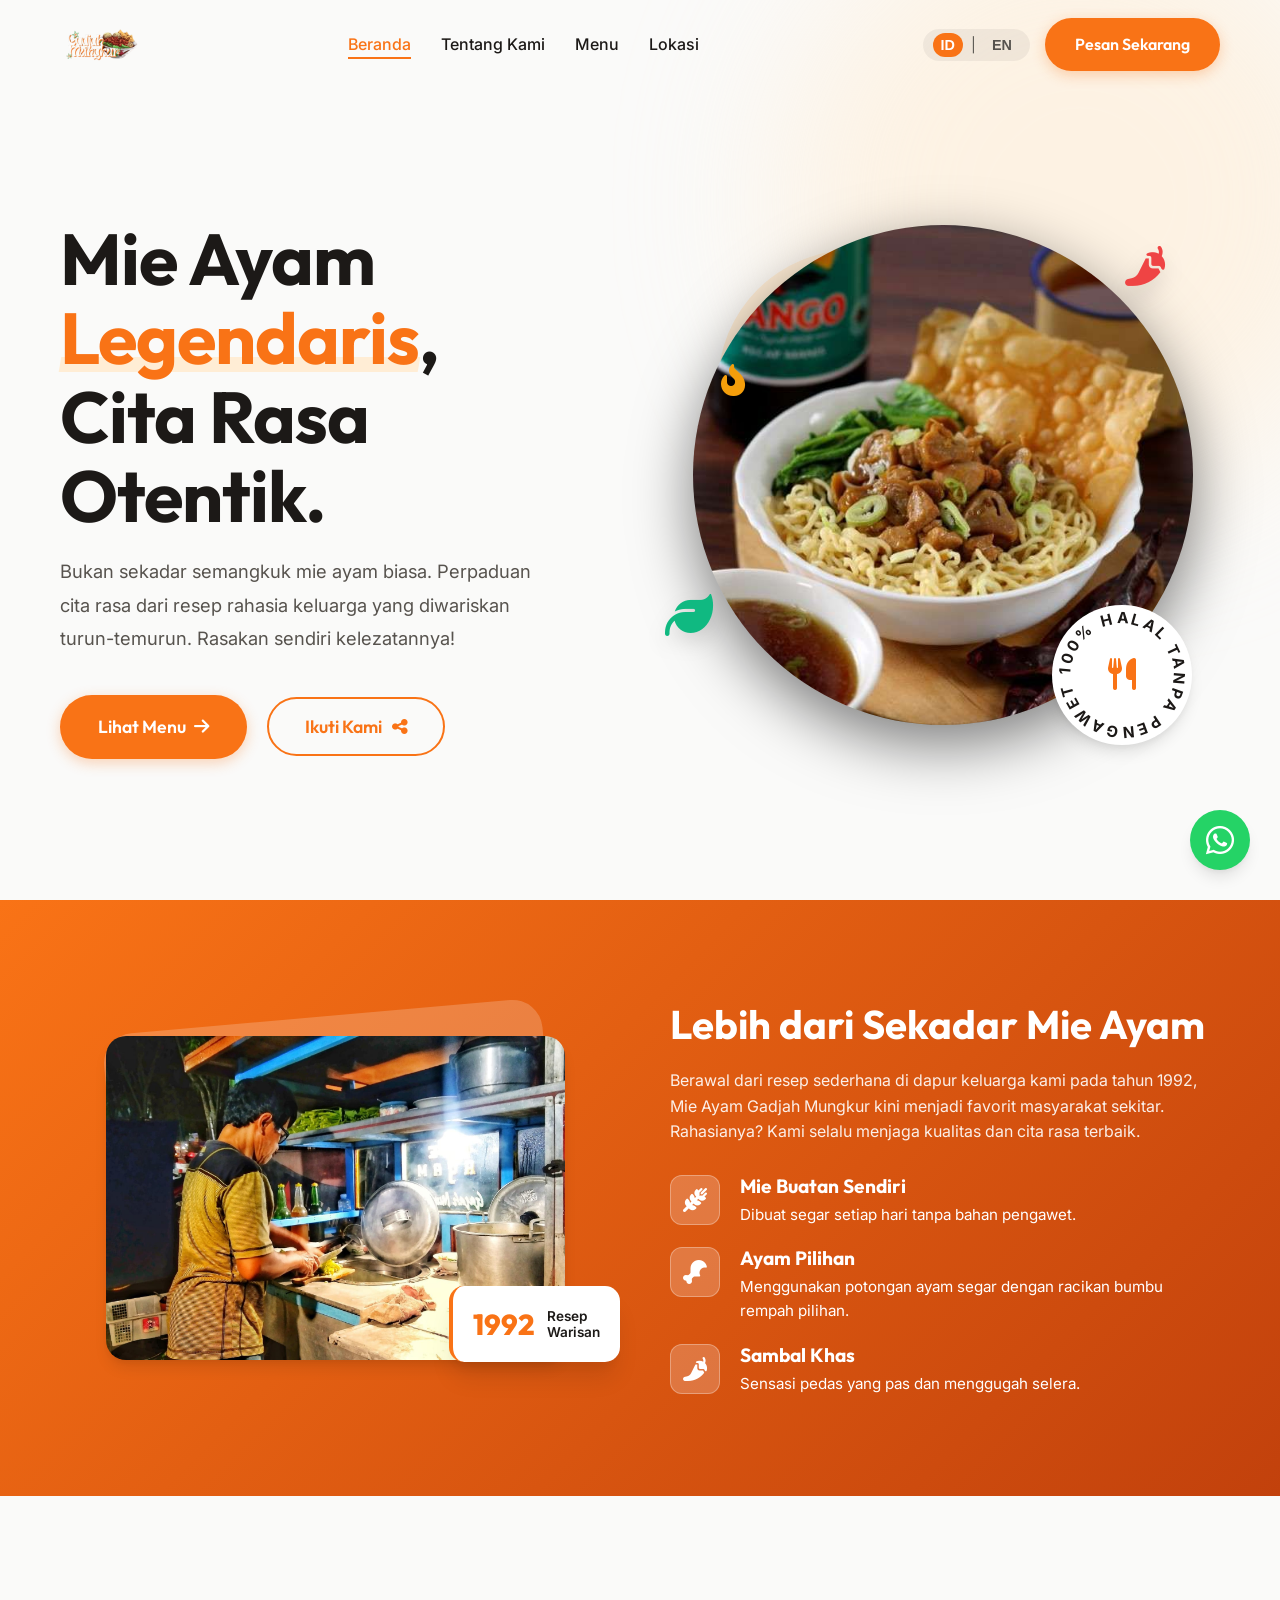
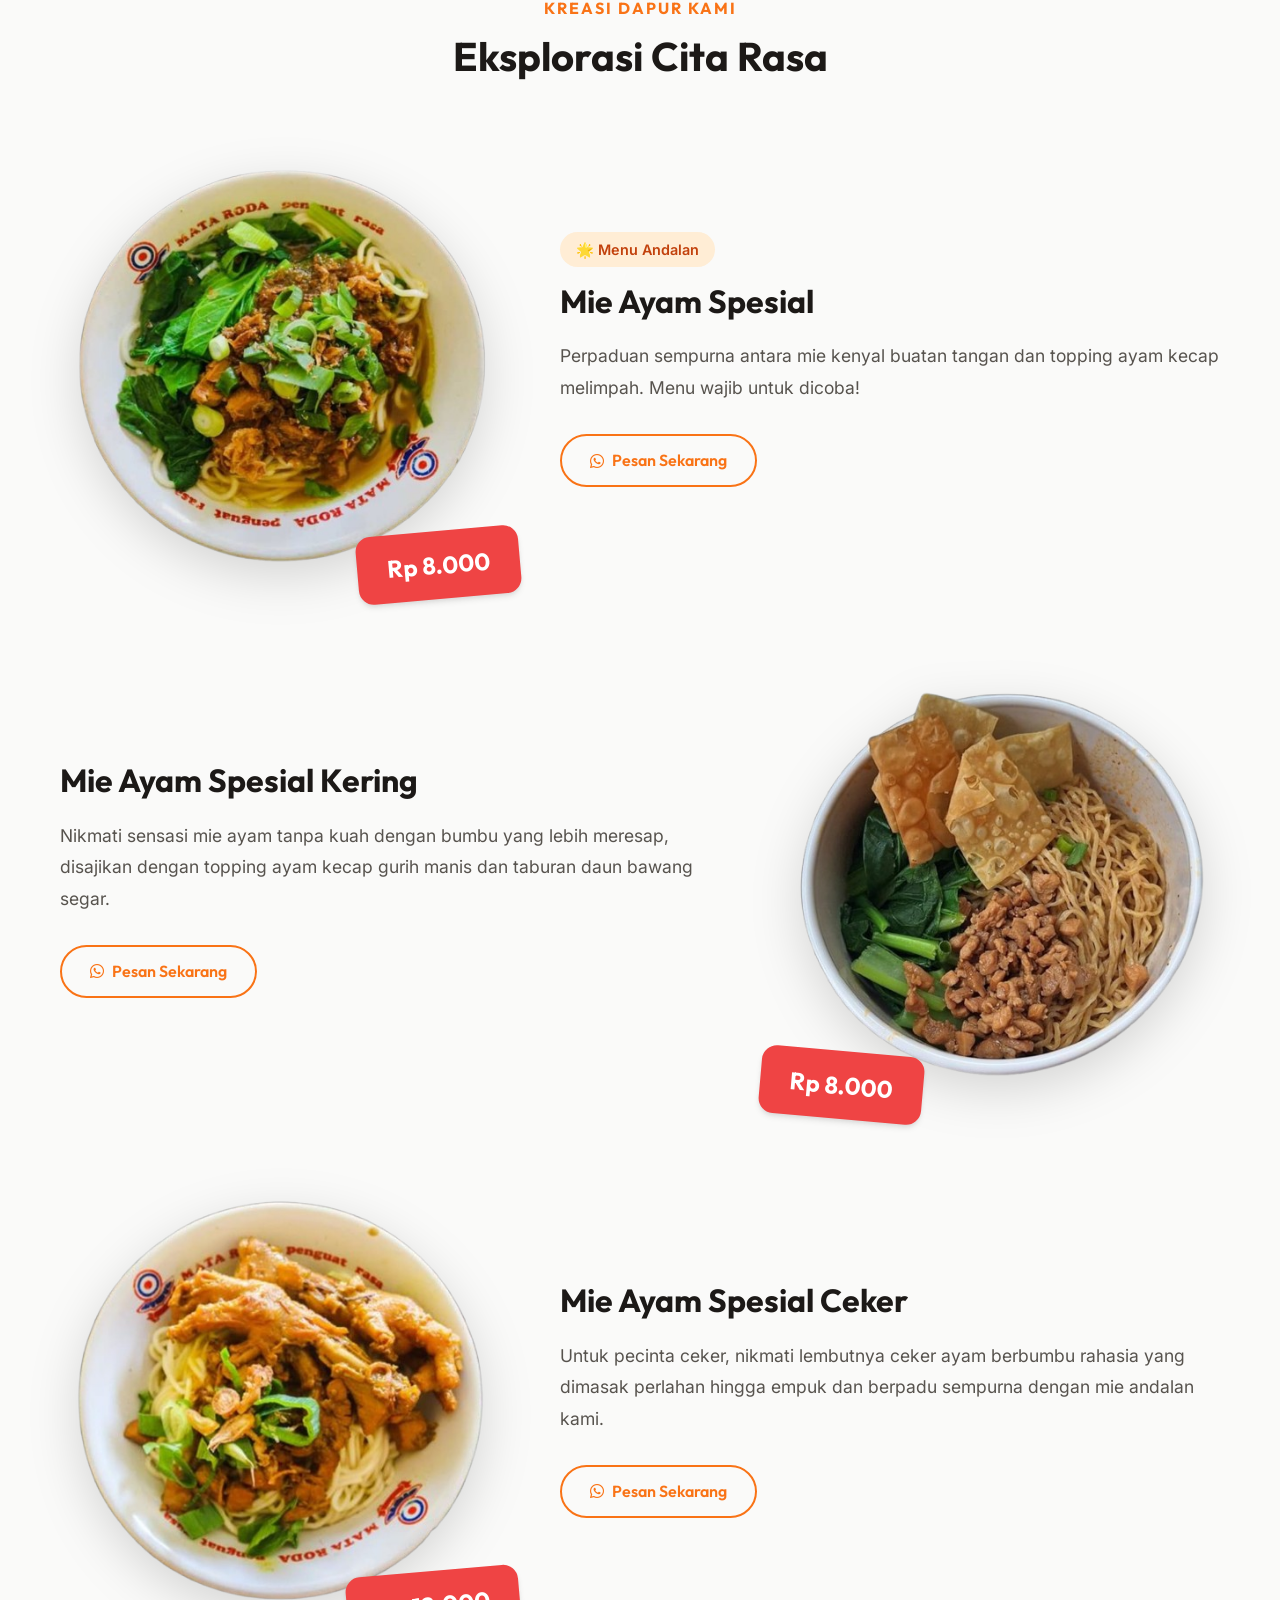
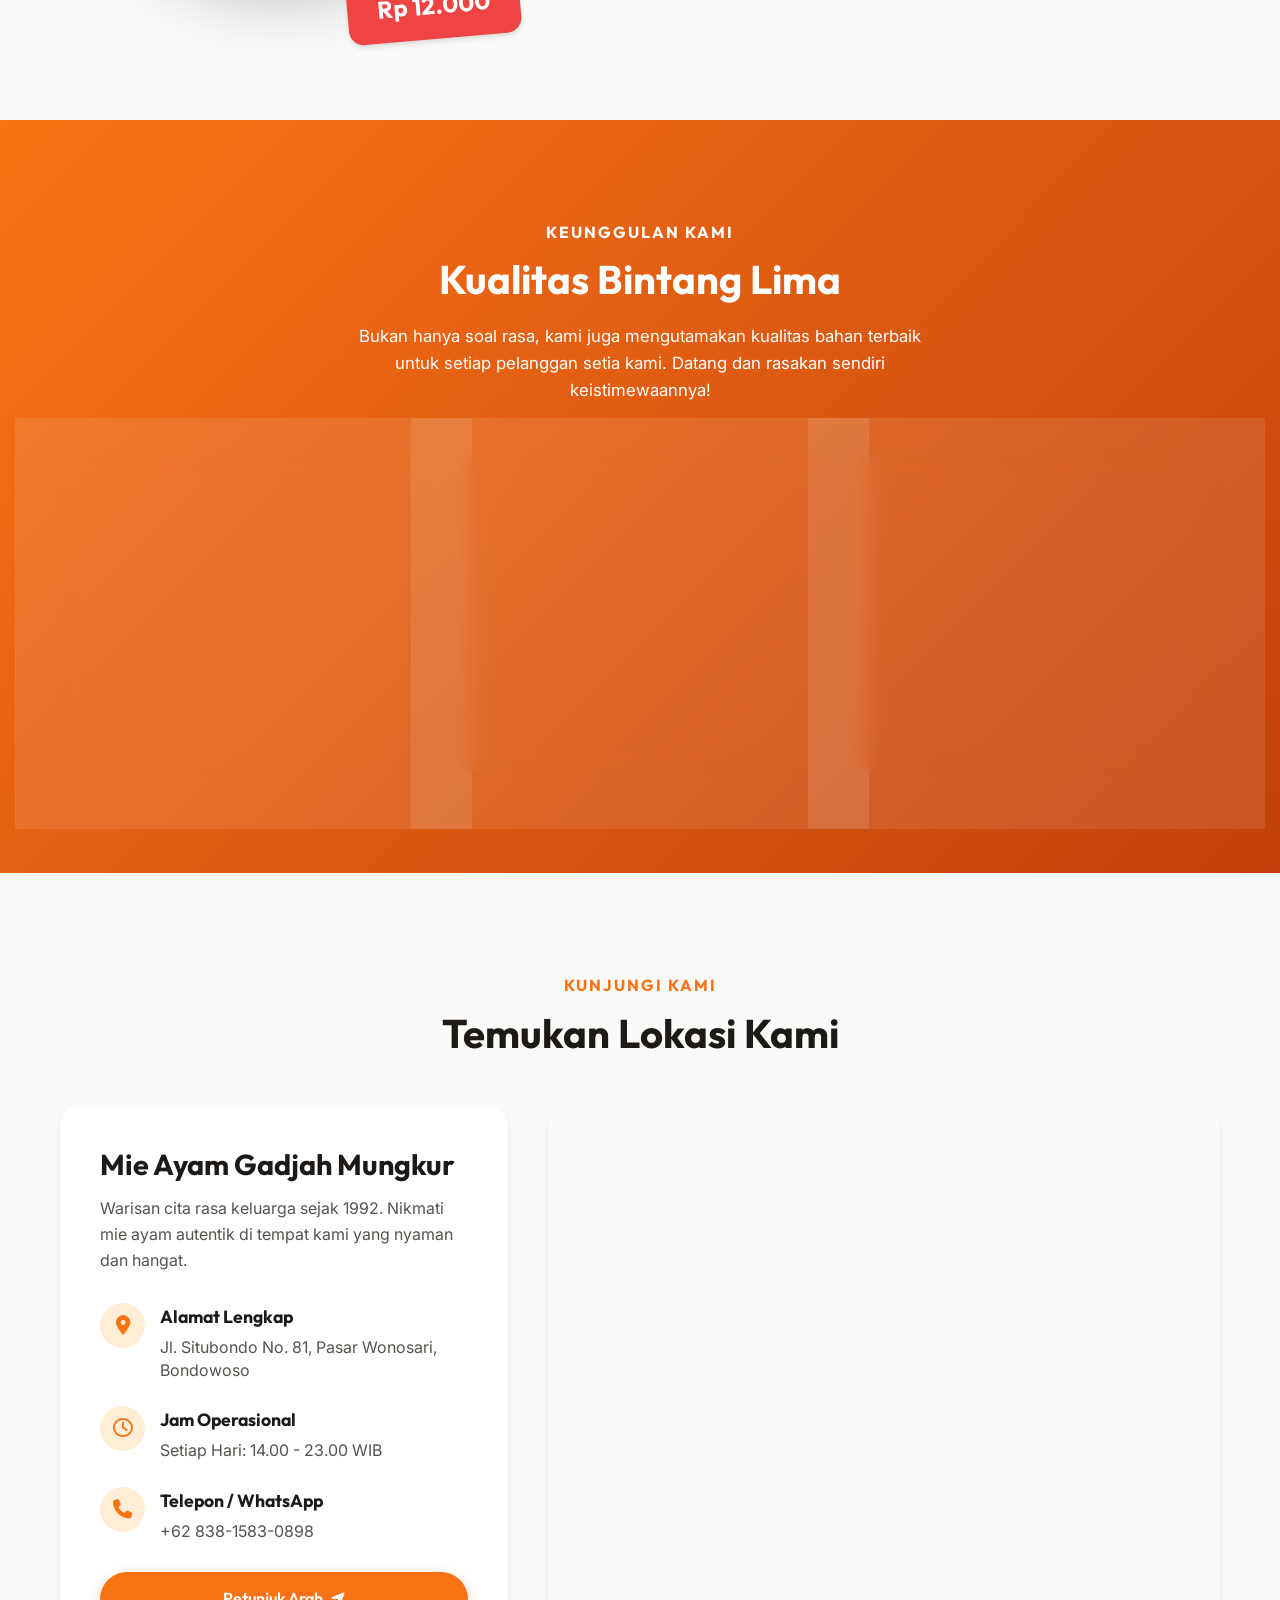
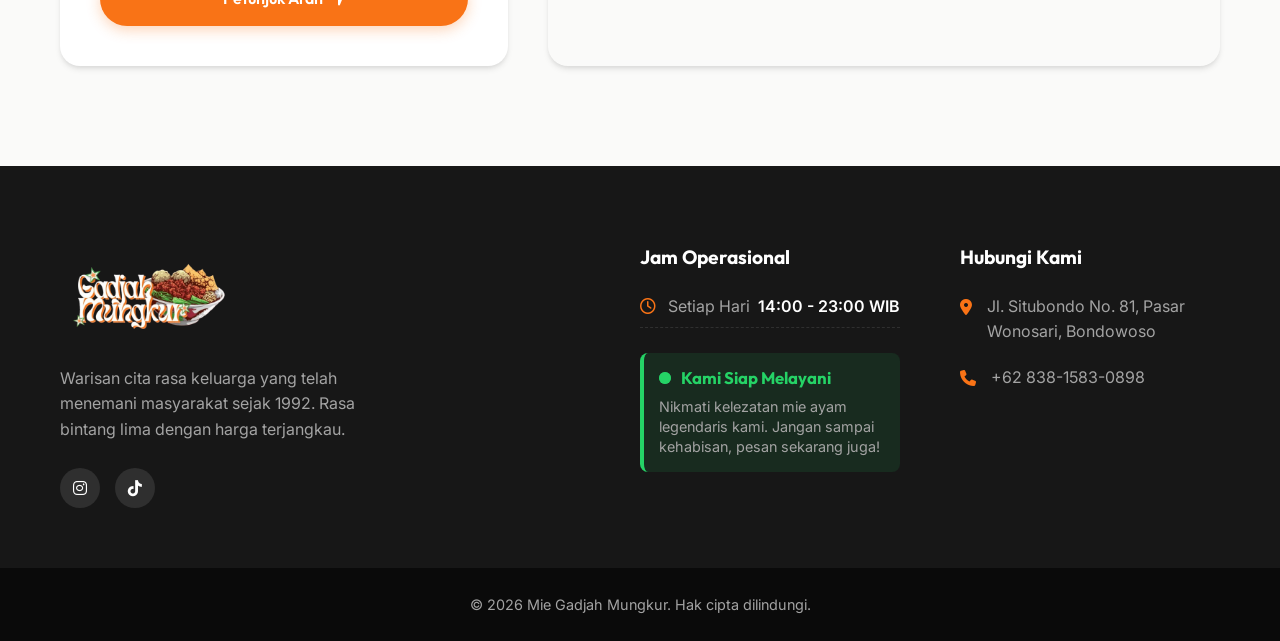
==== commit fae7da9a: "html" ====
--- a/index.html
+++ b/index.html
@@ -45,7 +45,7 @@
                 <li><a href="#menu" data-i18n="nav-menu">Menu</a></li>
                 <li><a href="#lokasi" data-i18n="nav-lokasi">Lokasi</a></li>
             </ul>
-            <div style="display: flex; align-items: center; gap: 15px;">
+            <div class="nav-actions">
                 <div class="lang-switcher">
                     <button class="lang-btn active" data-lang="id">ID</button>
                     <span style="color: var(--text-muted); font-size: 0.9rem;">|</span>
@@ -322,8 +322,8 @@
                     lima, harga kaki lima.
                 </p>
                 <div class="social-links">
-                    <a href="#"><i class="fa-brands fa-instagram"></i></a>
-                    <a href="#"><i class="fa-brands fa-tiktok"></i></a>
+                    <a href="https://www.instagram.com/_gadjahmungkur?igsh=ejdmaG40NnlkaDQ=" target="_blank"><i class="fa-brands fa-instagram"></i></a>
+                    <a href="https://www.tiktok.com/@gadjahmungkur?_r=1&_t=ZS-966LbTIxivi" target="_blank"><i class="fa-brands fa-tiktok"></i></a>
                 </div>
             </div>
 
@@ -356,7 +356,6 @@
                 <ul class="contact-info">
                     <li><i class="fa-solid fa-location-dot"></i> Jl. Situbondo No. 81, Pasar Wonosari, Bondowoso</li>
                     <li><i class="fa-solid fa-phone"></i> +62 838-1583-0898</li>
-                    <li><i class="fa-solid fa-envelope"></i> halo@mieayamnusantara.com</li>
                 </ul>
             </div>
         </div>
@@ -374,8 +373,8 @@
                 style="margin-bottom: 25px; font-family: var(--font-heading); font-size: 1.5rem;">Temukan Kami di Sosial
                 Media</h3>
             <div class="social-modal-links">
-                <a href="#" class="social-btn instagram"><i class="fa-brands fa-instagram"></i> Instagram</a>
-                <a href="#" class="social-btn tiktok"><i class="fa-brands fa-tiktok"></i> TikTok</a>
+                <a href="https://www.instagram.com/_gadjahmungkur?igsh=ejdmaG40NnlkaDQ=" target="_blank" class="social-btn instagram"><i class="fa-brands fa-instagram"></i> Instagram</a>
+                <a href="https://www.tiktok.com/@gadjahmungkur?_r=1&_t=ZS-966LbTIxivi" target="_blank" class="social-btn tiktok"><i class="fa-brands fa-tiktok"></i> TikTok</a>
             </div>
         </div>
     </div>
--- a/css/style.css
+++ b/css/style.css
@@ -290,6 +290,12 @@
     color: var(--primary);
 }
 
+.nav-actions {
+    display: flex;
+    align-items: center;
+    gap: 15px;
+}
+
 .lang-switcher {
     display: flex;
     align-items: center;
@@ -1177,6 +1183,7 @@
 
     .hero-buttons {
         align-items: center;
+        justify-content: center;
     }
 
     .hero-image-wrapper {
@@ -1223,6 +1230,11 @@
 }
 
 @media (max-width: 768px) {
+    .nav-actions {
+        margin-left: auto;
+        margin-right: 20px;
+    }
+
     .nav-btn {
         display: none;
     }
